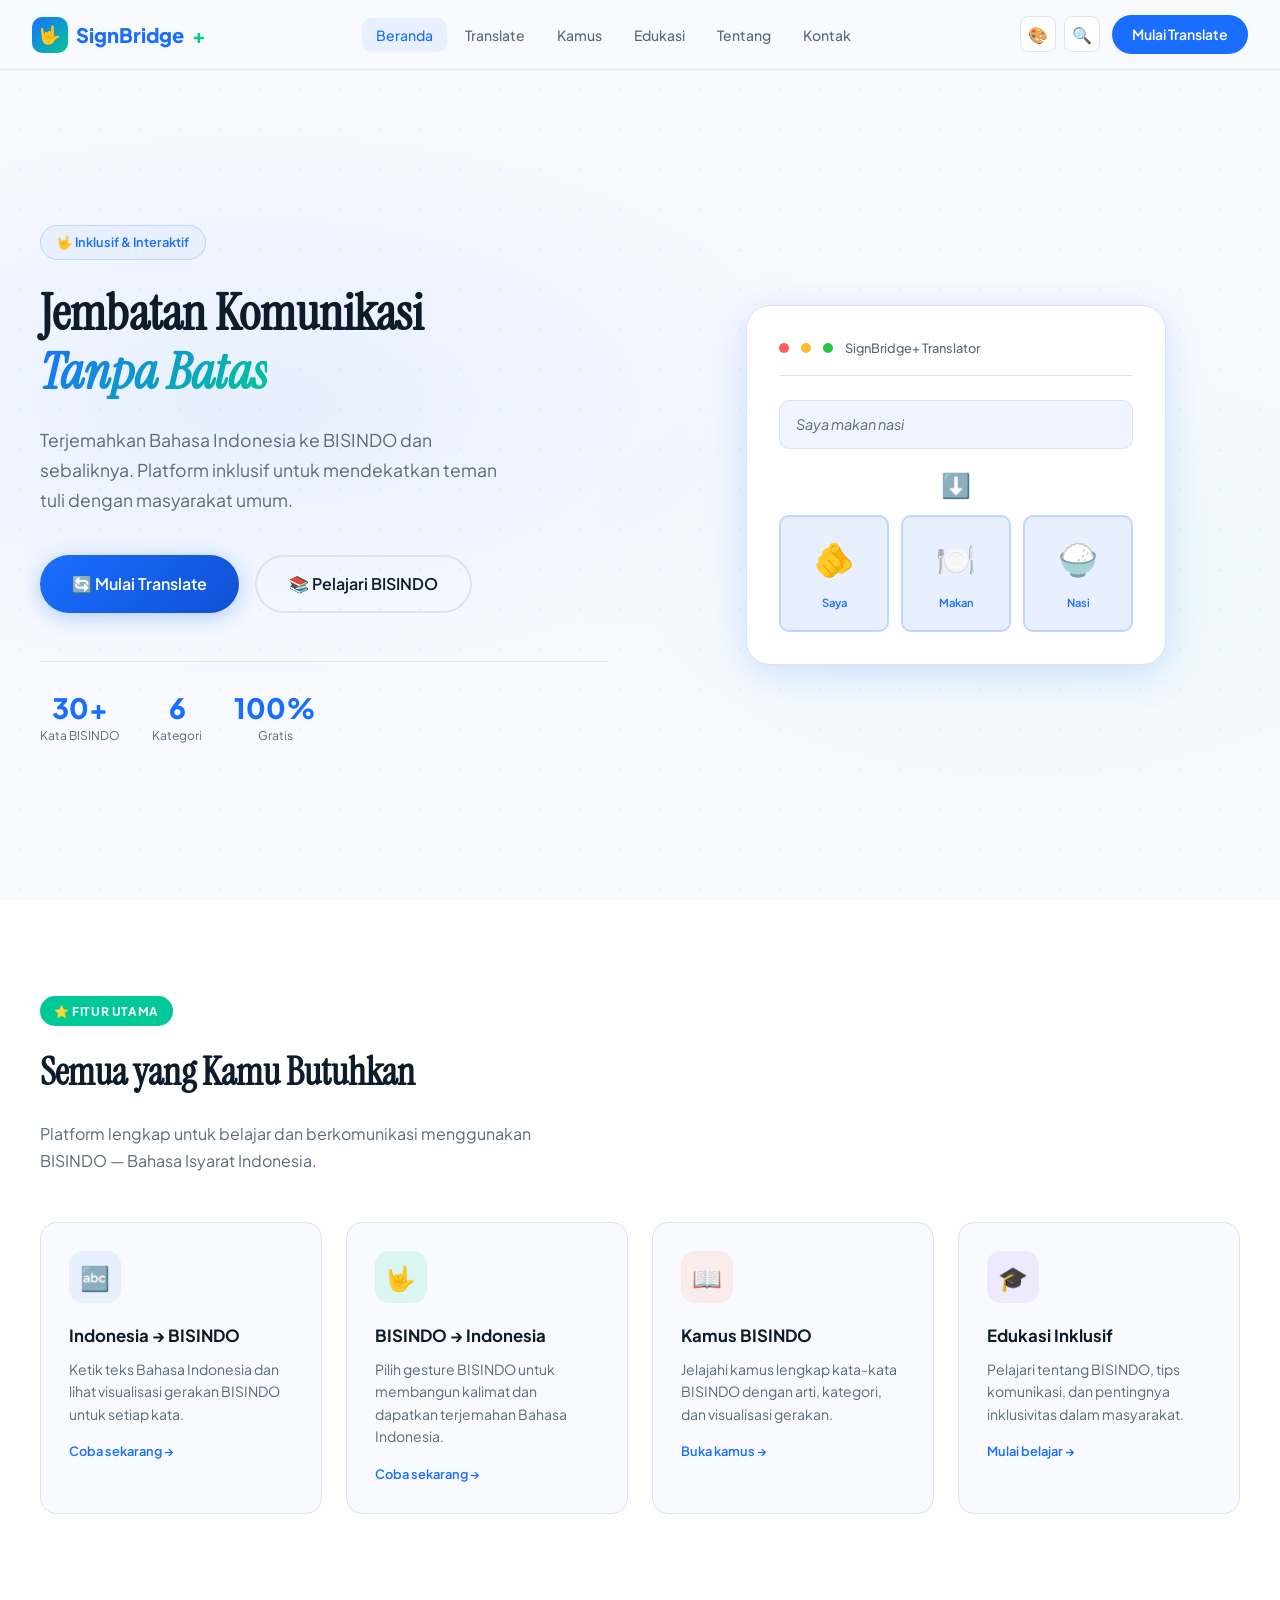
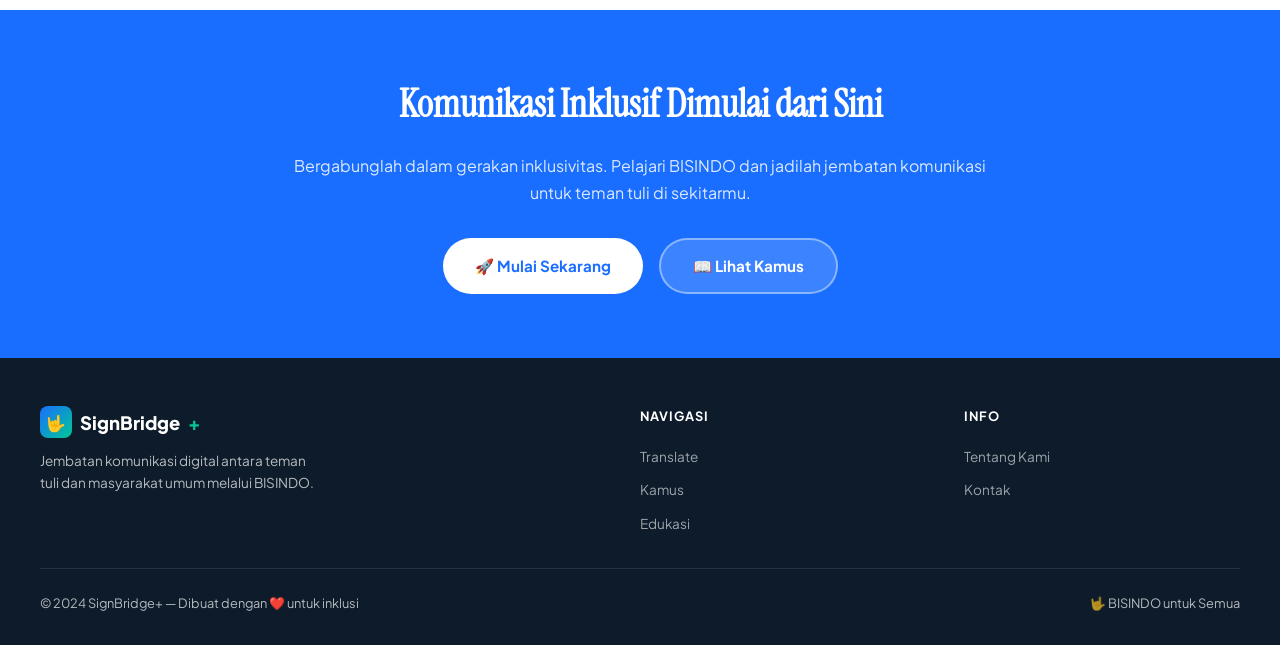
==== index.html @ 35025cb6 "Initial commit" ====
<!DOCTYPE html>
<html lang="id">
<head>
  <meta charset="UTF-8">
  <meta name="viewport" content="width=device-width, initial-scale=1.0">
  <title>SignBridge+ — Jembatan Komunikasi BISINDO</title>
  <meta name="description" content="Platform penerjemah BISINDO ↔ Bahasa Indonesia. Jembatan komunikasi inklusif untuk teman tuli dan masyarakat umum.">
  <link rel="stylesheet" href="css/style.css">
  <link rel="icon" href="data:image/svg+xml,<svg xmlns='http://www.w3.org/2000/svg' viewBox='0 0 100 100'><text y='.9em' font-size='90'>🤟</text></svg>">
</head>
<body data-page="home">

  <!-- Navbar -->
  <nav class="navbar" role="navigation" aria-label="Menu utama">
    <a href="index.html" class="nav-brand">
      <div class="brand-icon" aria-hidden="true">🤟</div>
      SignBridge<span class="brand-plus">+</span>
    </a>

    <ul class="nav-menu" role="list">
      <li><a href="index.html" class="nav-link active" aria-current="page">Beranda</a></li>
      <li><a href="translate.html" class="nav-link">Translate</a></li>
      <li><a href="kamus.html" class="nav-link">Kamus</a></li>
      <li><a href="edukasi.html" class="nav-link">Edukasi</a></li>
      <li><a href="about.html" class="nav-link">Tentang</a></li>
      <li><a href="contact.html" class="nav-link">Kontak</a></li>
    </ul>

    <div class="nav-actions">
      <div class="accessibility-bar" role="group" aria-label="Aksesibilitas">
        <button class="acc-btn" id="btn-contrast" title="Aktifkan Kontras Tinggi" aria-label="Toggle kontras tinggi">🎨</button>
        <button class="acc-btn" id="btn-large-text" title="Perbesar Teks" aria-label="Toggle ukuran teks">🔍</button>
      </div>
      <a href="translate.html" class="btn-nav-cta">Mulai Translate</a>
    </div>

    <button class="hamburger" aria-label="Buka menu" aria-expanded="false">
      <span></span><span></span><span></span>
    </button>
  </nav>

  <!-- Mobile Menu -->
  <div class="mobile-nav-overlay" aria-hidden="true"></div>
  <div class="mobile-menu" role="navigation" aria-label="Menu mobile">
    <a href="index.html" class="nav-link active">🏠 Beranda</a>
    <a href="translate.html" class="nav-link">🔄 Translate</a>
    <a href="kamus.html" class="nav-link">📚 Kamus</a>
    <a href="edukasi.html" class="nav-link">🎓 Edukasi</a>
    <a href="about.html" class="nav-link">ℹ️ Tentang</a>
    <a href="contact.html" class="nav-link">📞 Kontak</a>
  </div>

  <main>
    <!-- Hero Section -->
    <section class="hero" aria-labelledby="hero-title">
      <div class="hero-bg" aria-hidden="true"></div>
      <div class="hero-dots" aria-hidden="true"></div>

      <div class="hero-container">
        <div class="hero-content">
          <div class="hero-badge" aria-label="Tag inklusi">
            🤟 Inklusif &amp; Interaktif
          </div>

          <h1 class="hero-title" id="hero-title">
            Jembatan Komunikasi<br>
            <em class="highlight">Tanpa Batas</em>
          </h1>

          <p class="hero-subtitle">
            Terjemahkan Bahasa Indonesia ke BISINDO dan sebaliknya.
            Platform inklusif untuk mendekatkan teman tuli dengan masyarakat umum.
          </p>

          <div class="hero-actions">
            <a href="translate.html" class="btn-primary" aria-label="Mulai menggunakan fitur translate">
              🔄 Mulai Translate
            </a>
            <a href="edukasi.html" class="btn-secondary" aria-label="Pelajari BISINDO">
              📚 Pelajari BISINDO
            </a>
          </div>

          <div class="hero-stats" role="group" aria-label="Statistik platform">
            <div class="stat-item">
              <div class="stat-num" data-target="30" data-suffix="+">0+</div>
              <div class="stat-label">Kata BISINDO</div>
            </div>
            <div class="stat-item">
              <div class="stat-num" data-target="6" data-suffix="">0</div>
              <div class="stat-label">Kategori</div>
            </div>
            <div class="stat-item">
              <div class="stat-num" data-target="100" data-suffix="%">0%</div>
              <div class="stat-label">Gratis</div>
            </div>
          </div>
        </div>

        <!-- Hero Demo Card -->
        <div class="hero-visual" aria-hidden="true">
          <div class="hero-card-demo" role="presentation">
            <div class="demo-header">
              <div class="demo-dot"></div>
              <div class="demo-dot"></div>
              <div class="demo-dot"></div>
              <span class="demo-title-bar">SignBridge+ Translator</span>
            </div>
            <div class="demo-input-row">
              <em style="color: var(--text-muted);">Saya makan nasi</em>
            </div>
            <div class="demo-arrow" aria-hidden="true">⬇️</div>
            <div class="demo-gesture-row">
              <div class="demo-gesture-card">
                <span class="demo-gesture-emoji">🫵</span>
                <span class="demo-gesture-label">Saya</span>
              </div>
              <div class="demo-gesture-card">
                <span class="demo-gesture-emoji">🍽️</span>
                <span class="demo-gesture-label">Makan</span>
              </div>
              <div class="demo-gesture-card">
                <span class="demo-gesture-emoji">🍚</span>
                <span class="demo-gesture-label">Nasi</span>
              </div>
            </div>
          </div>
        </div>
      </div>
    </section>

    <!-- Features Section -->
    <section class="features-section" aria-labelledby="features-title">
      <div class="section-container">
        <div class="section-badge" aria-label="Label fitur">⭐ Fitur Utama</div>
        <h2 class="section-title" id="features-title">Semua yang Kamu Butuhkan</h2>
        <p class="section-subtitle">
          Platform lengkap untuk belajar dan berkomunikasi menggunakan BISINDO — Bahasa Isyarat Indonesia.
        </p>

        <div class="features-grid" role="list">
          <article class="feature-card" role="listitem" onclick="location.href='translate.html'">
            <div class="feature-icon blue" aria-hidden="true">🔤</div>
            <h3>Indonesia → BISINDO</h3>
            <p>Ketik teks Bahasa Indonesia dan lihat visualisasi gerakan BISINDO untuk setiap kata.</p>
            <span class="feature-link" aria-hidden="true">Coba sekarang →</span>
          </article>

          <article class="feature-card" role="listitem" onclick="location.href='translate.html#bisindo'">
            <div class="feature-icon green" aria-hidden="true">🤟</div>
            <h3>BISINDO → Indonesia</h3>
            <p>Pilih gesture BISINDO untuk membangun kalimat dan dapatkan terjemahan Bahasa Indonesia.</p>
            <span class="feature-link" aria-hidden="true">Coba sekarang →</span>
          </article>

          <article class="feature-card" role="listitem" onclick="location.href='kamus.html'">
            <div class="feature-icon orange" aria-hidden="true">📖</div>
            <h3>Kamus BISINDO</h3>
            <p>Jelajahi kamus lengkap kata-kata BISINDO dengan arti, kategori, dan visualisasi gerakan.</p>
            <span class="feature-link" aria-hidden="true">Buka kamus →</span>
          </article>

          <article class="feature-card" role="listitem" onclick="location.href='edukasi.html'">
            <div class="feature-icon purple" aria-hidden="true">🎓</div>
            <h3>Edukasi Inklusif</h3>
            <p>Pelajari tentang BISINDO, tips komunikasi, dan pentingnya inklusivitas dalam masyarakat.</p>
            <span class="feature-link" aria-hidden="true">Mulai belajar →</span>
          </article>
        </div>
      </div>
    </section>

    <!-- CTA Banner -->
    <section style="padding: 4rem 2rem; background: var(--primary);">
      <div style="max-width: 700px; margin: 0 auto; text-align: center; color: white;">
        <h2 style="font-family: var(--font-display); font-size: clamp(1.5rem, 3vw, 2.5rem); margin-bottom: 1rem;">
          Komunikasi Inklusif Dimulai dari Sini
        </h2>
        <p style="opacity: 0.85; margin-bottom: 2rem; font-size: 1rem; line-height: 1.7;">
          Bergabunglah dalam gerakan inklusivitas. Pelajari BISINDO dan jadilah jembatan komunikasi untuk teman tuli di sekitarmu.
        </p>
        <div style="display: flex; gap: 1rem; justify-content: center; flex-wrap: wrap;">
          <a href="translate.html" style="background: white; color: var(--primary); padding: 0.875rem 2rem; border-radius: 50px; font-weight: 700; font-size: 0.95rem; display: inline-flex; align-items: center; gap: 0.5rem; transition: var(--transition);">
            🚀 Mulai Sekarang
          </a>
          <a href="kamus.html" style="background: rgba(255,255,255,0.15); color: white; border: 2px solid rgba(255,255,255,0.4); padding: 0.875rem 2rem; border-radius: 50px; font-weight: 700; font-size: 0.95rem; display: inline-flex; align-items: center; gap: 0.5rem;">
            📖 Lihat Kamus
          </a>
        </div>
      </div>
    </section>
  </main>

  <!-- Footer -->
  <footer role="contentinfo">
    <div class="footer-container">
      <div class="footer-top">
        <div>
          <div class="footer-brand">
            <div class="brand-icon" aria-hidden="true">🤟</div>
            SignBridge<span style="color: var(--accent);">+</span>
          </div>
          <p class="footer-desc">
            Jembatan komunikasi digital antara teman tuli dan masyarakat umum melalui BISINDO.
          </p>
        </div>
        <div class="footer-col">
          <h4>Navigasi</h4>
          <ul>
            <li><a href="translate.html">Translate</a></li>
            <li><a href="kamus.html">Kamus</a></li>
            <li><a href="edukasi.html">Edukasi</a></li>
          </ul>
        </div>
        <div class="footer-col">
          <h4>Info</h4>
          <ul>
            <li><a href="about.html">Tentang Kami</a></li>
            <li><a href="contact.html">Kontak</a></li>
          </ul>
        </div>
      </div>
      <div class="footer-bottom">
        <span>© 2024 SignBridge+ — Dibuat dengan <span class="footer-heart">❤️</span> untuk inklusi</span>
        <span>🤟 BISINDO untuk Semua</span>
      </div>
    </div>
  </footer>

  <script src="js/script.js"></script>
</body>
</html>
---- css/style.css ----
/* ============================================
   SignBridge+ — BISINDO ↔ Bahasa Indonesia
   CSS Stylesheet
   ============================================ */

@import url('https://fonts.googleapis.com/css2?family=Plus+Jakarta+Sans:wght@300;400;500;600;700;800&family=Instrument+Serif:ital@0;1&display=swap');

:root {
  --primary: #1A6EFF;
  --primary-dark: #0F50D4;
  --primary-light: #E8F0FF;
  --accent: #00C896;
  --accent-dark: #00A07A;
  --warning: #FF6B35;
  --bg: #F8FAFF;
  --surface: #FFFFFF;
  --surface2: #F0F4FF;
  --text: #0D1B2A;
  --text-muted: #5A6A7A;
  --text-light: #8A9BAA;
  --border: #DCE4F0;
  --shadow: 0 4px 24px rgba(26, 110, 255, 0.08);
  --shadow-hover: 0 8px 40px rgba(26, 110, 255, 0.18);
  --radius: 16px;
  --radius-sm: 10px;
  --radius-lg: 24px;
  --font-main: 'Plus Jakarta Sans', sans-serif;
  --font-display: 'Instrument Serif', serif;
  --transition: all 0.3s cubic-bezier(0.4, 0, 0.2, 1);
}

/* ===== HIGH CONTRAST MODE ===== */
body.high-contrast {
  --primary: #0040FF;
  --accent: #00AA00;
  --bg: #000000;
  --surface: #111111;
  --surface2: #222222;
  --text: #FFFFFF;
  --text-muted: #CCCCCC;
  --border: #555555;
}

/* ===== LARGE TEXT MODE ===== */
body.large-text {
  font-size: 120%;
}
body.large-text .nav-link { font-size: 1rem; }
body.large-text h1 { font-size: 3.5rem; }
body.large-text h2 { font-size: 2.2rem; }

/* ===== BASE ===== */
*, *::before, *::after { box-sizing: border-box; margin: 0; padding: 0; }

html { scroll-behavior: smooth; }

body {
  font-family: var(--font-main);
  background: var(--bg);
  color: var(--text);
  line-height: 1.6;
  font-size: 16px;
  transition: background 0.3s, color 0.3s;
}

a { text-decoration: none; color: inherit; }
img { max-width: 100%; display: block; }
button { cursor: pointer; font-family: var(--font-main); }

/* ===== SCROLLBAR ===== */
::-webkit-scrollbar { width: 8px; }
::-webkit-scrollbar-track { background: var(--surface2); }
::-webkit-scrollbar-thumb { background: var(--primary); border-radius: 4px; }

/* ===== NAVBAR ===== */
.navbar {
  position: fixed;
  top: 0;
  left: 0;
  right: 0;
  z-index: 1000;
  background: rgba(248, 250, 255, 0.9);
  backdrop-filter: blur(20px);
  -webkit-backdrop-filter: blur(20px);
  border-bottom: 1px solid var(--border);
  padding: 0 2rem;
  height: 70px;
  display: flex;
  align-items: center;
  justify-content: space-between;
  transition: var(--transition);
}

.nav-brand {
  display: flex;
  align-items: center;
  gap: 0.5rem;
  font-weight: 800;
  font-size: 1.25rem;
  color: var(--primary);
}

.nav-brand .brand-icon {
  width: 36px;
  height: 36px;
  background: linear-gradient(135deg, var(--primary), var(--accent));
  border-radius: 10px;
  display: flex;
  align-items: center;
  justify-content: center;
  color: white;
  font-size: 1.1rem;
}

.nav-brand span.brand-plus {
  color: var(--accent);
}

.nav-menu {
  display: flex;
  align-items: center;
  gap: 0.25rem;
  list-style: none;
}

.nav-link {
  padding: 0.5rem 0.875rem;
  border-radius: var(--radius-sm);
  font-size: 0.875rem;
  font-weight: 500;
  color: var(--text-muted);
  transition: var(--transition);
  white-space: nowrap;
}

.nav-link:hover, .nav-link.active {
  background: var(--primary-light);
  color: var(--primary);
}

.nav-actions {
  display: flex;
  align-items: center;
  gap: 0.75rem;
}

.btn-nav-cta {
  background: var(--primary);
  color: white;
  border: none;
  padding: 0.5rem 1.25rem;
  border-radius: 50px;
  font-size: 0.875rem;
  font-weight: 600;
  transition: var(--transition);
}

.btn-nav-cta:hover {
  background: var(--primary-dark);
  transform: translateY(-1px);
  box-shadow: 0 4px 16px rgba(26, 110, 255, 0.3);
}

/* Accessibility toggle */
.accessibility-bar {
  display: flex;
  align-items: center;
  gap: 0.5rem;
}

.acc-btn {
  width: 36px;
  height: 36px;
  border: 1px solid var(--border);
  background: var(--surface);
  border-radius: 8px;
  display: flex;
  align-items: center;
  justify-content: center;
  font-size: 1rem;
  transition: var(--transition);
  color: var(--text-muted);
}

.acc-btn:hover, .acc-btn.active {
  background: var(--primary-light);
  border-color: var(--primary);
  color: var(--primary);
}

/* Hamburger */
.hamburger {
  display: none;
  flex-direction: column;
  gap: 5px;
  background: none;
  border: none;
  padding: 4px;
}
.hamburger span {
  display: block;
  width: 24px;
  height: 2px;
  background: var(--text);
  border-radius: 2px;
  transition: var(--transition);
}

/* ===== MAIN CONTENT ===== */
main { padding-top: 70px; }

/* ===== HERO SECTION ===== */
.hero {
  min-height: calc(100vh - 70px);
  display: flex;
  align-items: center;
  padding: 4rem 2rem;
  position: relative;
  overflow: hidden;
}

.hero-bg {
  position: absolute;
  inset: 0;
  background: 
    radial-gradient(ellipse 80% 60% at 20% 40%, rgba(26, 110, 255, 0.08) 0%, transparent 60%),
    radial-gradient(ellipse 60% 50% at 80% 60%, rgba(0, 200, 150, 0.06) 0%, transparent 60%);
  pointer-events: none;
}

.hero-dots {
  position: absolute;
  inset: 0;
  background-image: radial-gradient(circle, rgba(26,110,255,0.08) 1px, transparent 1px);
  background-size: 40px 40px;
  pointer-events: none;
}

.hero-container {
  max-width: 1200px;
  margin: 0 auto;
  display: grid;
  grid-template-columns: 1fr 1fr;
  gap: 4rem;
  align-items: center;
  position: relative;
  z-index: 1;
  width: 100%;
}

.hero-badge {
  display: inline-flex;
  align-items: center;
  gap: 0.5rem;
  background: var(--primary-light);
  color: var(--primary);
  padding: 0.4rem 1rem;
  border-radius: 50px;
  font-size: 0.8rem;
  font-weight: 600;
  margin-bottom: 1.5rem;
  border: 1px solid rgba(26, 110, 255, 0.2);
}

.hero-title {
  font-family: var(--font-display);
  font-size: clamp(2.2rem, 4vw, 3.5rem);
  line-height: 1.15;
  color: var(--text);
  margin-bottom: 1.5rem;
}

.hero-title .highlight {
  background: linear-gradient(135deg, var(--primary), var(--accent));
  -webkit-background-clip: text;
  -webkit-text-fill-color: transparent;
  background-clip: text;
}

.hero-subtitle {
  font-size: 1.1rem;
  color: var(--text-muted);
  margin-bottom: 2.5rem;
  max-width: 480px;
  line-height: 1.7;
}

.hero-actions {
  display: flex;
  gap: 1rem;
  flex-wrap: wrap;
}

.btn-primary {
  background: linear-gradient(135deg, var(--primary), var(--primary-dark));
  color: white;
  border: none;
  padding: 0.875rem 2rem;
  border-radius: 50px;
  font-size: 1rem;
  font-weight: 600;
  display: inline-flex;
  align-items: center;
  gap: 0.5rem;
  transition: var(--transition);
  box-shadow: 0 4px 20px rgba(26, 110, 255, 0.3);
}

.btn-primary:hover {
  transform: translateY(-2px);
  box-shadow: 0 8px 30px rgba(26, 110, 255, 0.4);
}

.btn-secondary {
  background: transparent;
  color: var(--text);
  border: 2px solid var(--border);
  padding: 0.875rem 2rem;
  border-radius: 50px;
  font-size: 1rem;
  font-weight: 600;
  display: inline-flex;
  align-items: center;
  gap: 0.5rem;
  transition: var(--transition);
}

.btn-secondary:hover {
  border-color: var(--primary);
  color: var(--primary);
  background: var(--primary-light);
}

.hero-stats {
  display: flex;
  gap: 2rem;
  margin-top: 3rem;
  padding-top: 2rem;
  border-top: 1px solid var(--border);
}

.stat-item {
  text-align: center;
}

.stat-num {
  font-size: 1.75rem;
  font-weight: 800;
  color: var(--primary);
  line-height: 1;
}

.stat-label {
  font-size: 0.75rem;
  color: var(--text-muted);
  margin-top: 0.25rem;
}

/* Hero Visual */
.hero-visual {
  display: flex;
  justify-content: center;
  align-items: center;
}

.hero-card-demo {
  background: var(--surface);
  border-radius: var(--radius-lg);
  padding: 2rem;
  box-shadow: var(--shadow-hover);
  border: 1px solid var(--border);
  width: 100%;
  max-width: 420px;
  animation: float 3s ease-in-out infinite;
}

@keyframes float {
  0%, 100% { transform: translateY(0); }
  50% { transform: translateY(-12px); }
}

.demo-header {
  display: flex;
  align-items: center;
  gap: 0.75rem;
  margin-bottom: 1.5rem;
  padding-bottom: 1rem;
  border-bottom: 1px solid var(--border);
}

.demo-dot {
  width: 10px;
  height: 10px;
  border-radius: 50%;
}

.demo-dot:nth-child(1) { background: #FF5F57; }
.demo-dot:nth-child(2) { background: #FEBC2E; }
.demo-dot:nth-child(3) { background: #28C840; }

.demo-title-bar {
  font-size: 0.8rem;
  color: var(--text-muted);
  font-weight: 500;
}

.demo-input-row {
  background: var(--surface2);
  border-radius: var(--radius-sm);
  padding: 0.75rem 1rem;
  margin-bottom: 1rem;
  font-size: 0.9rem;
  color: var(--text);
  border: 1px solid var(--border);
}

.demo-arrow {
  text-align: center;
  color: var(--primary);
  font-size: 1.5rem;
  margin: 0.75rem 0;
}

.demo-gesture-row {
  display: flex;
  gap: 0.75rem;
  justify-content: center;
}

.demo-gesture-card {
  background: var(--primary-light);
  border: 2px solid rgba(26, 110, 255, 0.2);
  border-radius: var(--radius-sm);
  padding: 1rem;
  text-align: center;
  flex: 1;
  animation: pulse-card 2s ease-in-out infinite;
}

.demo-gesture-card:nth-child(2) {
  animation-delay: 0.3s;
}

.demo-gesture-card:nth-child(3) {
  animation-delay: 0.6s;
}

@keyframes pulse-card {
  0%, 100% { transform: scale(1); }
  50% { transform: scale(1.04); }
}

.demo-gesture-emoji {
  font-size: 2rem;
  display: block;
  margin-bottom: 0.25rem;
}

.demo-gesture-label {
  font-size: 0.7rem;
  font-weight: 600;
  color: var(--primary);
}

/* ===== FEATURES SECTION ===== */
.features-section {
  padding: 6rem 2rem;
  background: var(--surface);
}

.section-container {
  max-width: 1200px;
  margin: 0 auto;
}

.section-badge {
  display: inline-flex;
  align-items: center;
  gap: 0.5rem;
  background: var(--accent);
  color: white;
  padding: 0.35rem 0.875rem;
  border-radius: 50px;
  font-size: 0.75rem;
  font-weight: 700;
  text-transform: uppercase;
  letter-spacing: 0.05em;
  margin-bottom: 1rem;
}

.section-title {
  font-family: var(--font-display);
  font-size: clamp(1.75rem, 3vw, 2.75rem);
  color: var(--text);
  margin-bottom: 1rem;
}

.section-subtitle {
  font-size: 1rem;
  color: var(--text-muted);
  max-width: 560px;
  line-height: 1.7;
  margin-bottom: 3rem;
}

.features-grid {
  display: grid;
  grid-template-columns: repeat(auto-fit, minmax(280px, 1fr));
  gap: 1.5rem;
}

.feature-card {
  background: var(--bg);
  border-radius: var(--radius);
  padding: 1.75rem;
  border: 1px solid var(--border);
  transition: var(--transition);
  cursor: pointer;
}

.feature-card:hover {
  box-shadow: var(--shadow-hover);
  border-color: var(--primary);
  transform: translateY(-4px);
}

.feature-icon {
  width: 52px;
  height: 52px;
  border-radius: 14px;
  display: flex;
  align-items: center;
  justify-content: center;
  font-size: 1.5rem;
  margin-bottom: 1.25rem;
}

.feature-icon.blue { background: var(--primary-light); }
.feature-icon.green { background: rgba(0, 200, 150, 0.12); }
.feature-icon.orange { background: rgba(255, 107, 53, 0.1); }
.feature-icon.purple { background: rgba(139, 92, 246, 0.1); }

.feature-card h3 {
  font-size: 1.05rem;
  font-weight: 700;
  margin-bottom: 0.5rem;
}

.feature-card p {
  font-size: 0.875rem;
  color: var(--text-muted);
  line-height: 1.6;
}

.feature-link {
  display: inline-flex;
  align-items: center;
  gap: 0.25rem;
  color: var(--primary);
  font-size: 0.8rem;
  font-weight: 600;
  margin-top: 1rem;
  transition: var(--transition);
}

.feature-link:hover { gap: 0.5rem; }

/* ===== PAGE HEADER ===== */
.page-header {
  background: linear-gradient(135deg, var(--primary) 0%, var(--primary-dark) 100%);
  padding: 4rem 2rem 3rem;
  text-align: center;
  position: relative;
  overflow: hidden;
}

.page-header::before {
  content: '';
  position: absolute;
  inset: 0;
  background-image: radial-gradient(circle, rgba(255,255,255,0.05) 1px, transparent 1px);
  background-size: 30px 30px;
}

.page-header h1 {
  font-family: var(--font-display);
  font-size: clamp(1.75rem, 3.5vw, 3rem);
  color: white;
  margin-bottom: 0.75rem;
  position: relative;
}

.page-header p {
  color: rgba(255,255,255,0.8);
  font-size: 1rem;
  max-width: 560px;
  margin: 0 auto;
  position: relative;
}

/* ===== TRANSLATE PAGE ===== */
.translate-section {
  padding: 3rem 2rem;
}

.translate-container {
  max-width: 900px;
  margin: 0 auto;
}

.tab-bar {
  display: flex;
  background: var(--surface2);
  border-radius: 50px;
  padding: 0.25rem;
  margin-bottom: 2.5rem;
  width: fit-content;
  border: 1px solid var(--border);
}

.tab-btn {
  padding: 0.625rem 1.5rem;
  border-radius: 50px;
  border: none;
  background: transparent;
  font-size: 0.9rem;
  font-weight: 600;
  color: var(--text-muted);
  transition: var(--transition);
  white-space: nowrap;
}

.tab-btn.active {
  background: var(--primary);
  color: white;
  box-shadow: 0 2px 12px rgba(26, 110, 255, 0.3);
}

.tab-content { display: none; }
.tab-content.active { display: block; }

/* Text to BISINDO */
.translate-card {
  background: var(--surface);
  border-radius: var(--radius-lg);
  padding: 2rem;
  border: 1px solid var(--border);
  box-shadow: var(--shadow);
}

.translate-label {
  font-size: 0.8rem;
  font-weight: 700;
  text-transform: uppercase;
  letter-spacing: 0.08em;
  color: var(--text-muted);
  margin-bottom: 0.75rem;
}

.translate-textarea {
  width: 100%;
  min-height: 120px;
  padding: 1rem;
  border: 1px solid var(--border);
  border-radius: var(--radius-sm);
  font-family: var(--font-main);
  font-size: 1rem;
  color: var(--text);
  background: var(--bg);
  resize: vertical;
  transition: var(--transition);
  outline: none;
  line-height: 1.6;
}

.translate-textarea:focus {
  border-color: var(--primary);
  box-shadow: 0 0 0 3px rgba(26, 110, 255, 0.1);
}

.translate-actions {
  display: flex;
  align-items: center;
  gap: 1rem;
  margin-top: 1rem;
  flex-wrap: wrap;
}

.btn-translate {
  background: linear-gradient(135deg, var(--primary), var(--primary-dark));
  color: white;
  border: none;
  padding: 0.75rem 1.75rem;
  border-radius: 50px;
  font-size: 0.9rem;
  font-weight: 600;
  display: inline-flex;
  align-items: center;
  gap: 0.5rem;
  transition: var(--transition);
  box-shadow: 0 4px 16px rgba(26, 110, 255, 0.25);
}

.btn-translate:hover {
  transform: translateY(-1px);
  box-shadow: 0 6px 24px rgba(26, 110, 255, 0.35);
}

.btn-clear {
  background: transparent;
  border: 1px solid var(--border);
  color: var(--text-muted);
  padding: 0.75rem 1.25rem;
  border-radius: 50px;
  font-size: 0.9rem;
  font-weight: 500;
  transition: var(--transition);
}

.btn-clear:hover {
  border-color: var(--warning);
  color: var(--warning);
  background: rgba(255, 107, 53, 0.05);
}

.char-count {
  margin-left: auto;
  font-size: 0.8rem;
  color: var(--text-light);
}

/* Result Section */
.result-section {
  margin-top: 2rem;
}

.result-divider {
  display: flex;
  align-items: center;
  gap: 1rem;
  margin: 2rem 0;
  color: var(--text-muted);
  font-size: 0.8rem;
  font-weight: 600;
  text-transform: uppercase;
  letter-spacing: 0.08em;
}

.result-divider::before, .result-divider::after {
  content: '';
  flex: 1;
  height: 1px;
  background: var(--border);
}

.gesture-result-grid {
  display: flex;
  flex-wrap: wrap;
  gap: 1rem;
  min-height: 140px;
}

.gesture-card {
  background: var(--surface);
  border: 2px solid var(--border);
  border-radius: var(--radius);
  padding: 1.25rem 1rem;
  text-align: center;
  min-width: 110px;
  transition: var(--transition);
  animation: slideIn 0.4s ease both;
}

@keyframes slideIn {
  from { opacity: 0; transform: translateY(16px) scale(0.95); }
  to { opacity: 1; transform: translateY(0) scale(1); }
}

.gesture-card:hover {
  border-color: var(--primary);
  box-shadow: 0 4px 20px rgba(26, 110, 255, 0.12);
  transform: translateY(-2px);
}

.gesture-emoji {
  font-size: 2.5rem;
  display: block;
  margin-bottom: 0.5rem;
  line-height: 1;
}

.gesture-word {
  font-size: 0.8rem;
  font-weight: 700;
  color: var(--text);
  display: block;
  margin-bottom: 0.25rem;
}

.gesture-num {
  display: inline-flex;
  align-items: center;
  justify-content: center;
  width: 20px;
  height: 20px;
  background: var(--primary-light);
  color: var(--primary);
  border-radius: 50%;
  font-size: 0.65rem;
  font-weight: 700;
}

.result-empty {
  color: var(--text-light);
  font-size: 0.9rem;
  display: flex;
  align-items: center;
  gap: 0.5rem;
  padding: 2rem 0;
}

.not-found-badge {
  display: inline-block;
  background: rgba(255, 107, 53, 0.1);
  color: var(--warning);
  padding: 0.2rem 0.6rem;
  border-radius: 50px;
  font-size: 0.7rem;
  font-weight: 600;
  margin-top: 0.25rem;
}

/* BISINDO to Indonesian */
.gesture-picker {
  margin-bottom: 2rem;
}

.gesture-picker-title {
  font-size: 0.85rem;
  font-weight: 600;
  color: var(--text-muted);
  margin-bottom: 1rem;
  display: flex;
  align-items: center;
  gap: 0.5rem;
}

.gesture-buttons-grid {
  display: grid;
  grid-template-columns: repeat(auto-fill, minmax(120px, 1fr));
  gap: 0.875rem;
}

.gesture-btn {
  background: var(--surface);
  border: 2px solid var(--border);
  border-radius: var(--radius);
  padding: 1rem;
  text-align: center;
  font-family: var(--font-main);
  transition: var(--transition);
  cursor: pointer;
}

.gesture-btn:hover {
  border-color: var(--primary);
  background: var(--primary-light);
  transform: translateY(-2px);
  box-shadow: 0 4px 16px rgba(26, 110, 255, 0.12);
}

.gesture-btn.selected {
  border-color: var(--accent);
  background: rgba(0, 200, 150, 0.08);
}

.gesture-btn-emoji {
  font-size: 2rem;
  display: block;
  margin-bottom: 0.4rem;
  line-height: 1;
}

.gesture-btn-label {
  font-size: 0.75rem;
  font-weight: 600;
  color: var(--text);
}

.gesture-btn-id {
  font-size: 0.65rem;
  color: var(--text-muted);
  margin-top: 0.15rem;
}

.sentence-builder {
  background: var(--surface2);
  border-radius: var(--radius-sm);
  padding: 1rem 1.25rem;
  min-height: 60px;
  display: flex;
  align-items: center;
  gap: 0.5rem;
  flex-wrap: wrap;
  margin-bottom: 1rem;
  border: 1px solid var(--border);
}

.sentence-word {
  background: var(--primary);
  color: white;
  padding: 0.25rem 0.75rem;
  border-radius: 50px;
  font-size: 0.85rem;
  font-weight: 600;
  display: flex;
  align-items: center;
  gap: 0.4rem;
  animation: popIn 0.2s ease both;
}

@keyframes popIn {
  from { opacity: 0; transform: scale(0.7); }
  to { opacity: 1; transform: scale(1); }
}

.sentence-word .remove-word {
  cursor: pointer;
  opacity: 0.7;
  font-size: 0.7rem;
  transition: opacity 0.2s;
}

.sentence-word .remove-word:hover { opacity: 1; }

.sentence-placeholder {
  color: var(--text-light);
  font-size: 0.875rem;
}

.translation-output {
  background: linear-gradient(135deg, var(--primary) 0%, var(--primary-dark) 100%);
  color: white;
  border-radius: var(--radius);
  padding: 1.5rem;
  margin-top: 1rem;
}

.translation-output .output-label {
  font-size: 0.75rem;
  opacity: 0.75;
  font-weight: 600;
  text-transform: uppercase;
  letter-spacing: 0.08em;
  margin-bottom: 0.5rem;
}

.translation-output .output-text {
  font-family: var(--font-display);
  font-size: 1.5rem;
  font-weight: 400;
}

/* ===== KAMUS PAGE ===== */
.kamus-section {
  padding: 3rem 2rem;
}

.kamus-container {
  max-width: 1100px;
  margin: 0 auto;
}

.search-bar-wrapper {
  position: relative;
  max-width: 560px;
  margin-bottom: 2.5rem;
}

.search-icon {
  position: absolute;
  left: 1.125rem;
  top: 50%;
  transform: translateY(-50%);
  color: var(--text-muted);
  font-size: 1.1rem;
  pointer-events: none;
}

.search-input {
  width: 100%;
  padding: 0.875rem 1rem 0.875rem 3rem;
  border: 2px solid var(--border);
  border-radius: 50px;
  font-family: var(--font-main);
  font-size: 0.95rem;
  background: var(--surface);
  color: var(--text);
  outline: none;
  transition: var(--transition);
}

.search-input:focus {
  border-color: var(--primary);
  box-shadow: 0 0 0 4px rgba(26, 110, 255, 0.08);
}

.kamus-filter-tabs {
  display: flex;
  gap: 0.5rem;
  flex-wrap: wrap;
  margin-bottom: 2rem;
}

.filter-tab {
  padding: 0.35rem 0.875rem;
  border-radius: 50px;
  border: 1px solid var(--border);
  background: var(--surface);
  font-size: 0.8rem;
  font-weight: 600;
  color: var(--text-muted);
  transition: var(--transition);
}

.filter-tab:hover, .filter-tab.active {
  background: var(--primary);
  color: white;
  border-color: var(--primary);
}

.kamus-grid {
  display: grid;
  grid-template-columns: repeat(auto-fill, minmax(220px, 1fr));
  gap: 1.25rem;
}

.kamus-card {
  background: var(--surface);
  border-radius: var(--radius);
  padding: 1.5rem;
  border: 1px solid var(--border);
  transition: var(--transition);
  cursor: pointer;
  position: relative;
  overflow: hidden;
}

.kamus-card::before {
  content: '';
  position: absolute;
  top: 0;
  left: 0;
  right: 0;
  height: 3px;
  background: linear-gradient(90deg, var(--primary), var(--accent));
  opacity: 0;
  transition: var(--transition);
}

.kamus-card:hover::before { opacity: 1; }

.kamus-card:hover {
  box-shadow: var(--shadow-hover);
  border-color: var(--primary);
  transform: translateY(-3px);
}

.kamus-emoji {
  font-size: 3rem;
  display: block;
  margin-bottom: 1rem;
  line-height: 1;
}

.kamus-word {
  font-size: 1.15rem;
  font-weight: 800;
  color: var(--text);
  margin-bottom: 0.35rem;
}

.kamus-category {
  display: inline-block;
  background: var(--primary-light);
  color: var(--primary);
  padding: 0.15rem 0.6rem;
  border-radius: 50px;
  font-size: 0.68rem;
  font-weight: 700;
  text-transform: uppercase;
  letter-spacing: 0.05em;
  margin-bottom: 0.5rem;
}

.kamus-arti {
  font-size: 0.825rem;
  color: var(--text-muted);
  line-height: 1.5;
}

.no-results {
  text-align: center;
  padding: 4rem 2rem;
  color: var(--text-muted);
}

.no-results .no-icon {
  font-size: 4rem;
  display: block;
  margin-bottom: 1rem;
}

/* Kamus Modal */
.modal-overlay {
  position: fixed;
  inset: 0;
  background: rgba(13, 27, 42, 0.6);
  backdrop-filter: blur(8px);
  z-index: 2000;
  display: flex;
  align-items: center;
  justify-content: center;
  padding: 1rem;
  opacity: 0;
  pointer-events: none;
  transition: opacity 0.3s;
}

.modal-overlay.active {
  opacity: 1;
  pointer-events: all;
}

.modal-box {
  background: var(--surface);
  border-radius: var(--radius-lg);
  padding: 2.5rem;
  max-width: 480px;
  width: 100%;
  box-shadow: 0 24px 80px rgba(13, 27, 42, 0.2);
  transform: scale(0.9) translateY(20px);
  transition: transform 0.3s cubic-bezier(0.4, 0, 0.2, 1);
}

.modal-overlay.active .modal-box {
  transform: scale(1) translateY(0);
}

.modal-header {
  display: flex;
  justify-content: space-between;
  align-items: flex-start;
  margin-bottom: 1.5rem;
}

.modal-close {
  background: var(--surface2);
  border: none;
  width: 32px;
  height: 32px;
  border-radius: 8px;
  font-size: 1.1rem;
  color: var(--text-muted);
  display: flex;
  align-items: center;
  justify-content: center;
  transition: var(--transition);
}

.modal-close:hover {
  background: var(--border);
  color: var(--text);
}

.modal-gesture {
  font-size: 5rem;
  text-align: center;
  margin-bottom: 1.5rem;
  display: block;
}

.modal-word {
  font-family: var(--font-display);
  font-size: 2rem;
  color: var(--text);
  margin-bottom: 0.5rem;
}

.modal-arti {
  color: var(--text-muted);
  line-height: 1.6;
  margin-bottom: 1.5rem;
}

.modal-meta {
  display: flex;
  gap: 0.75rem;
  flex-wrap: wrap;
}

.meta-badge {
  background: var(--surface2);
  border: 1px solid var(--border);
  padding: 0.3rem 0.75rem;
  border-radius: 50px;
  font-size: 0.75rem;
  font-weight: 600;
  color: var(--text-muted);
}

/* ===== EDUKASI PAGE ===== */
.edukasi-section {
  padding: 3rem 2rem;
}

.edukasi-container {
  max-width: 1100px;
  margin: 0 auto;
}

.edukasi-grid {
  display: grid;
  grid-template-columns: 1fr 1fr;
  gap: 2rem;
  margin-bottom: 3rem;
}

.edu-card {
  background: var(--surface);
  border-radius: var(--radius-lg);
  overflow: hidden;
  border: 1px solid var(--border);
  transition: var(--transition);
}

.edu-card:hover {
  box-shadow: var(--shadow-hover);
  transform: translateY(-3px);
}

.edu-card-banner {
  height: 140px;
  display: flex;
  align-items: center;
  justify-content: center;
  font-size: 4rem;
  position: relative;
}

.edu-card-banner.blue-banner {
  background: linear-gradient(135deg, #E8F0FF, #C5D5FF);
}

.edu-card-banner.green-banner {
  background: linear-gradient(135deg, #E0FBF4, #A8EFD8);
}

.edu-card-banner.orange-banner {
  background: linear-gradient(135deg, #FFF0E8, #FFD0B5);
}

.edu-card-banner.purple-banner {
  background: linear-gradient(135deg, #F3E8FF, #D8B5FF);
}

.edu-card-body {
  padding: 1.75rem;
}

.edu-tag {
  display: inline-block;
  background: var(--primary-light);
  color: var(--primary);
  padding: 0.2rem 0.625rem;
  border-radius: 50px;
  font-size: 0.68rem;
  font-weight: 700;
  text-transform: uppercase;
  letter-spacing: 0.05em;
  margin-bottom: 0.75rem;
}

.edu-card-body h3 {
  font-size: 1.1rem;
  font-weight: 700;
  margin-bottom: 0.625rem;
  line-height: 1.3;
}

.edu-card-body p {
  font-size: 0.875rem;
  color: var(--text-muted);
  line-height: 1.6;
}

/* Infographic Section */
.info-section {
  background: var(--primary);
  border-radius: var(--radius-lg);
  padding: 3rem;
  color: white;
  margin-top: 3rem;
}

.info-section h2 {
  font-family: var(--font-display);
  font-size: 2rem;
  margin-bottom: 0.5rem;
}

.info-section p {
  opacity: 0.85;
  margin-bottom: 2.5rem;
  max-width: 560px;
}

.info-grid {
  display: grid;
  grid-template-columns: repeat(auto-fit, minmax(200px, 1fr));
  gap: 1.5rem;
}

.info-item {
  background: rgba(255,255,255,0.1);
  border-radius: var(--radius);
  padding: 1.5rem;
  backdrop-filter: blur(10px);
  border: 1px solid rgba(255,255,255,0.15);
}

.info-icon {
  font-size: 2rem;
  margin-bottom: 0.75rem;
  display: block;
}

.info-item h4 {
  font-size: 0.95rem;
  font-weight: 700;
  margin-bottom: 0.375rem;
}

.info-item p {
  font-size: 0.8rem;
  opacity: 0.75;
  margin: 0;
}

/* Tips Section */
.tips-section {
  margin-top: 3rem;
}

.tips-section h2 {
  font-family: var(--font-display);
  font-size: 1.75rem;
  margin-bottom: 1.5rem;
}

.tips-list {
  display: flex;
  flex-direction: column;
  gap: 1rem;
}

.tip-item {
  display: flex;
  gap: 1rem;
  align-items: flex-start;
  background: var(--surface);
  border-radius: var(--radius);
  padding: 1.25rem;
  border: 1px solid var(--border);
  transition: var(--transition);
}

.tip-item:hover {
  border-color: var(--accent);
  box-shadow: 0 4px 16px rgba(0, 200, 150, 0.1);
}

.tip-num {
  width: 36px;
  height: 36px;
  background: linear-gradient(135deg, var(--accent), var(--accent-dark));
  color: white;
  border-radius: 50%;
  display: flex;
  align-items: center;
  justify-content: center;
  font-size: 0.85rem;
  font-weight: 800;
  flex-shrink: 0;
}

.tip-content h4 {
  font-size: 0.95rem;
  font-weight: 700;
  margin-bottom: 0.25rem;
}

.tip-content p {
  font-size: 0.85rem;
  color: var(--text-muted);
  line-height: 1.5;
}

/* ===== ABOUT PAGE ===== */
.about-section {
  padding: 3rem 2rem;
}

.about-container {
  max-width: 960px;
  margin: 0 auto;
}

.about-intro {
  display: grid;
  grid-template-columns: 1fr 1fr;
  gap: 3rem;
  align-items: center;
  margin-bottom: 4rem;
}

.about-visual {
  background: linear-gradient(135deg, var(--primary), var(--accent));
  border-radius: var(--radius-lg);
  height: 280px;
  display: flex;
  align-items: center;
  justify-content: center;
  font-size: 6rem;
  box-shadow: 0 16px 48px rgba(26, 110, 255, 0.25);
}

.about-text h2 {
  font-family: var(--font-display);
  font-size: 2rem;
  margin-bottom: 1rem;
}

.about-text p {
  color: var(--text-muted);
  line-height: 1.7;
  margin-bottom: 1rem;
  font-size: 0.95rem;
}

.innovate-table {
  width: 100%;
  border-collapse: separate;
  border-spacing: 0;
  border-radius: var(--radius);
  overflow: hidden;
  border: 1px solid var(--border);
  margin-top: 3rem;
}

.innovate-table th {
  background: var(--primary);
  color: white;
  padding: 0.875rem 1.25rem;
  font-size: 0.8rem;
  font-weight: 700;
  text-align: left;
  text-transform: uppercase;
  letter-spacing: 0.05em;
}

.innovate-table td {
  padding: 0.875rem 1.25rem;
  font-size: 0.875rem;
  border-bottom: 1px solid var(--border);
  background: var(--surface);
  color: var(--text);
}

.innovate-table tr:last-child td { border-bottom: none; }

.innovate-table tr:nth-child(even) td { background: var(--bg); }

.innovate-letter {
  font-weight: 800;
  color: var(--primary);
  font-size: 1.1rem;
}

/* ===== CONTACT PAGE ===== */
.contact-section {
  padding: 3rem 2rem;
}

.contact-container {
  max-width: 960px;
  margin: 0 auto;
}

.contact-grid {
  display: grid;
  grid-template-columns: 1fr 1fr;
  gap: 3rem;
}

.contact-info h2 {
  font-family: var(--font-display);
  font-size: 2rem;
  margin-bottom: 1rem;
}

.contact-info p {
  color: var(--text-muted);
  line-height: 1.7;
  margin-bottom: 2rem;
  font-size: 0.95rem;
}

.team-card {
  background: var(--surface);
  border-radius: var(--radius);
  padding: 1.5rem;
  border: 1px solid var(--border);
  margin-bottom: 1.25rem;
  transition: var(--transition);
}

.team-card:hover {
  box-shadow: var(--shadow);
  border-color: var(--primary);
}

.team-avatar {
  width: 48px;
  height: 48px;
  border-radius: 50%;
  display: flex;
  align-items: center;
  justify-content: center;
  font-size: 1.5rem;
  margin-bottom: 0.75rem;
}

.team-avatar.av1 { background: var(--primary-light); }
.team-avatar.av2 { background: rgba(0, 200, 150, 0.12); }
.team-avatar.av3 { background: rgba(255, 107, 53, 0.1); }

.team-name {
  font-size: 1rem;
  font-weight: 700;
  margin-bottom: 0.2rem;
}

.team-role {
  font-size: 0.8rem;
  color: var(--primary);
  font-weight: 600;
  margin-bottom: 0.5rem;
}

.team-email {
  font-size: 0.8rem;
  color: var(--text-muted);
  display: flex;
  align-items: center;
  gap: 0.35rem;
}

.contact-form-card {
  background: var(--surface);
  border-radius: var(--radius-lg);
  padding: 2rem;
  border: 1px solid var(--border);
  box-shadow: var(--shadow);
}

.contact-form-card h3 {
  font-size: 1.15rem;
  font-weight: 700;
  margin-bottom: 1.5rem;
  color: var(--text);
}

.form-group {
  margin-bottom: 1.25rem;
}

.form-label {
  display: block;
  font-size: 0.8rem;
  font-weight: 700;
  color: var(--text-muted);
  text-transform: uppercase;
  letter-spacing: 0.06em;
  margin-bottom: 0.5rem;
}

.form-input, .form-textarea {
  width: 100%;
  padding: 0.75rem 1rem;
  border: 1.5px solid var(--border);
  border-radius: var(--radius-sm);
  font-family: var(--font-main);
  font-size: 0.9rem;
  color: var(--text);
  background: var(--bg);
  outline: none;
  transition: var(--transition);
}

.form-input:focus, .form-textarea:focus {
  border-color: var(--primary);
  box-shadow: 0 0 0 3px rgba(26, 110, 255, 0.08);
}

.form-textarea {
  min-height: 120px;
  resize: vertical;
}

.btn-submit {
  width: 100%;
  background: linear-gradient(135deg, var(--accent), var(--accent-dark));
  color: white;
  border: none;
  padding: 0.875rem;
  border-radius: var(--radius-sm);
  font-size: 0.95rem;
  font-weight: 700;
  transition: var(--transition);
  box-shadow: 0 4px 16px rgba(0, 200, 150, 0.25);
  display: flex;
  align-items: center;
  justify-content: center;
  gap: 0.5rem;
}

.btn-submit:hover {
  transform: translateY(-1px);
  box-shadow: 0 8px 24px rgba(0, 200, 150, 0.35);
}

/* ===== FOOTER ===== */
footer {
  background: var(--text);
  color: rgba(255,255,255,0.7);
  padding: 3rem 2rem 2rem;
  margin-top: auto;
}

.footer-container {
  max-width: 1200px;
  margin: 0 auto;
}

.footer-top {
  display: grid;
  grid-template-columns: 2fr 1fr 1fr;
  gap: 3rem;
  padding-bottom: 2rem;
  border-bottom: 1px solid rgba(255,255,255,0.1);
  margin-bottom: 1.5rem;
}

.footer-brand {
  display: flex;
  align-items: center;
  gap: 0.5rem;
  font-weight: 800;
  font-size: 1.15rem;
  color: white;
  margin-bottom: 0.75rem;
}

.footer-brand .brand-icon {
  width: 32px;
  height: 32px;
  background: linear-gradient(135deg, var(--primary), var(--accent));
  border-radius: 8px;
  display: flex;
  align-items: center;
  justify-content: center;
  font-size: 1rem;
  color: white;
}

.footer-desc {
  font-size: 0.85rem;
  line-height: 1.6;
  max-width: 280px;
}

.footer-col h4 {
  font-size: 0.8rem;
  font-weight: 700;
  text-transform: uppercase;
  letter-spacing: 0.08em;
  color: white;
  margin-bottom: 1rem;
}

.footer-col ul {
  list-style: none;
  display: flex;
  flex-direction: column;
  gap: 0.5rem;
}

.footer-col ul li a {
  font-size: 0.85rem;
  color: rgba(255,255,255,0.6);
  transition: color 0.2s;
}

.footer-col ul li a:hover { color: white; }

.footer-bottom {
  display: flex;
  justify-content: space-between;
  align-items: center;
  font-size: 0.8rem;
  flex-wrap: wrap;
  gap: 0.5rem;
}

.footer-heart { color: #FF6B6B; }

/* ===== ALERTS / TOAST ===== */
.toast {
  position: fixed;
  bottom: 2rem;
  right: 2rem;
  background: var(--text);
  color: white;
  padding: 0.875rem 1.5rem;
  border-radius: var(--radius-sm);
  font-size: 0.875rem;
  font-weight: 500;
  display: flex;
  align-items: center;
  gap: 0.625rem;
  box-shadow: 0 8px 32px rgba(0,0,0,0.2);
  transform: translateY(100px);
  opacity: 0;
  transition: all 0.4s cubic-bezier(0.4, 0, 0.2, 1);
  z-index: 3000;
  max-width: 360px;
}

.toast.show {
  transform: translateY(0);
  opacity: 1;
}

.toast.success { background: var(--accent-dark); }
.toast.error { background: var(--warning); }

/* ===== MOBILE NAV ===== */
.mobile-nav-overlay {
  position: fixed;
  inset: 0;
  background: rgba(13,27,42,0.7);
  z-index: 900;
  opacity: 0;
  pointer-events: none;
  transition: opacity 0.3s;
}

.mobile-nav-overlay.open {
  opacity: 1;
  pointer-events: all;
}

.mobile-menu {
  position: fixed;
  top: 70px;
  left: 0;
  right: 0;
  background: var(--surface);
  z-index: 950;
  padding: 1rem;
  border-bottom: 1px solid var(--border);
  transform: translateY(-100%);
  transition: transform 0.3s cubic-bezier(0.4, 0, 0.2, 1);
  display: flex;
  flex-direction: column;
  gap: 0.25rem;
}

.mobile-menu.open {
  transform: translateY(0);
}

.mobile-menu .nav-link {
  display: block;
  padding: 0.75rem 1rem;
  font-size: 1rem;
}

/* ===== RESPONSIVE ===== */
@media (max-width: 768px) {
  .nav-menu, .nav-actions { display: none; }
  .hamburger { display: flex; }

  .hero-container {
    grid-template-columns: 1fr;
    gap: 2.5rem;
    text-align: center;
  }

  .hero-actions { justify-content: center; }
  .hero-stats { justify-content: center; }

  .edukasi-grid,
  .about-intro,
  .contact-grid {
    grid-template-columns: 1fr;
    gap: 2rem;
  }

  .footer-top {
    grid-template-columns: 1fr;
    gap: 2rem;
  }

  .footer-bottom {
    justify-content: center;
    text-align: center;
  }
}

@media (max-width: 480px) {
  .tab-bar { width: 100%; }
  .tab-btn { flex: 1; padding: 0.5rem; font-size: 0.8rem; }
  .gesture-buttons-grid { grid-template-columns: repeat(3, 1fr); }
}
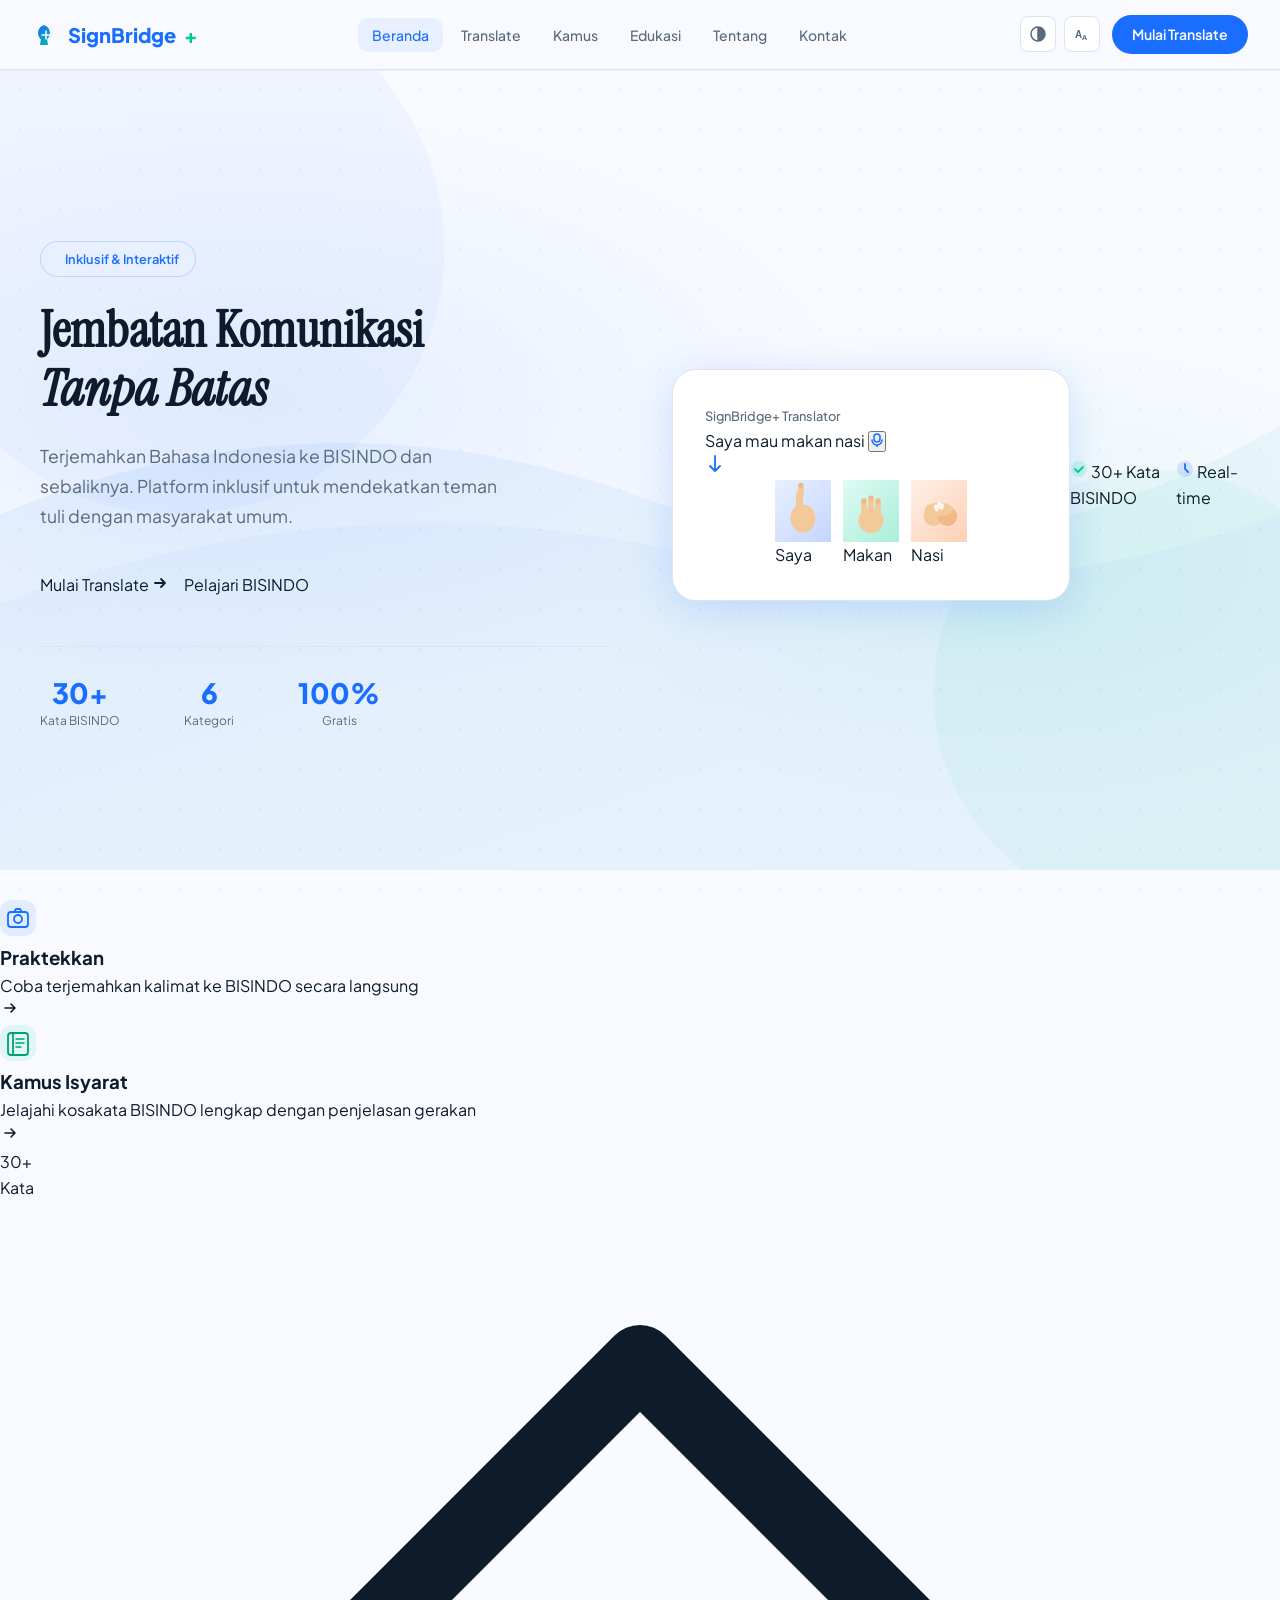
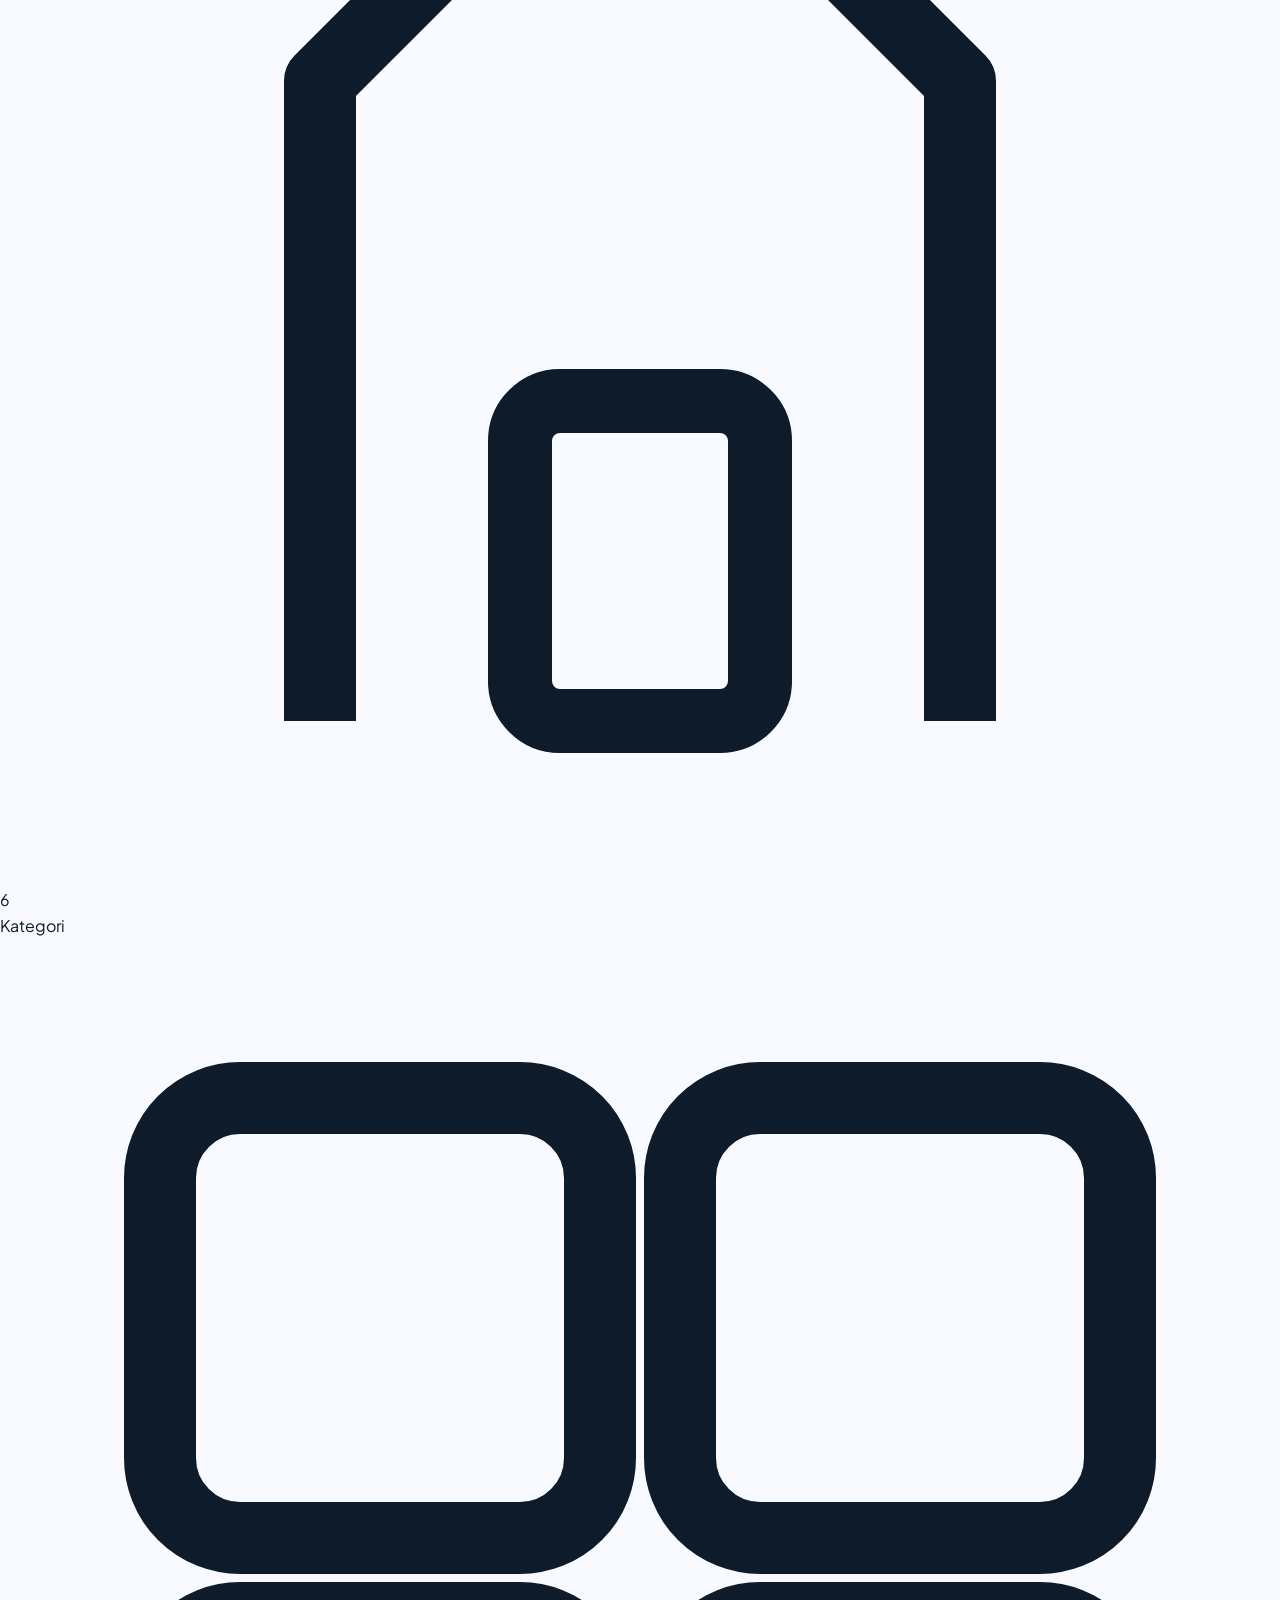
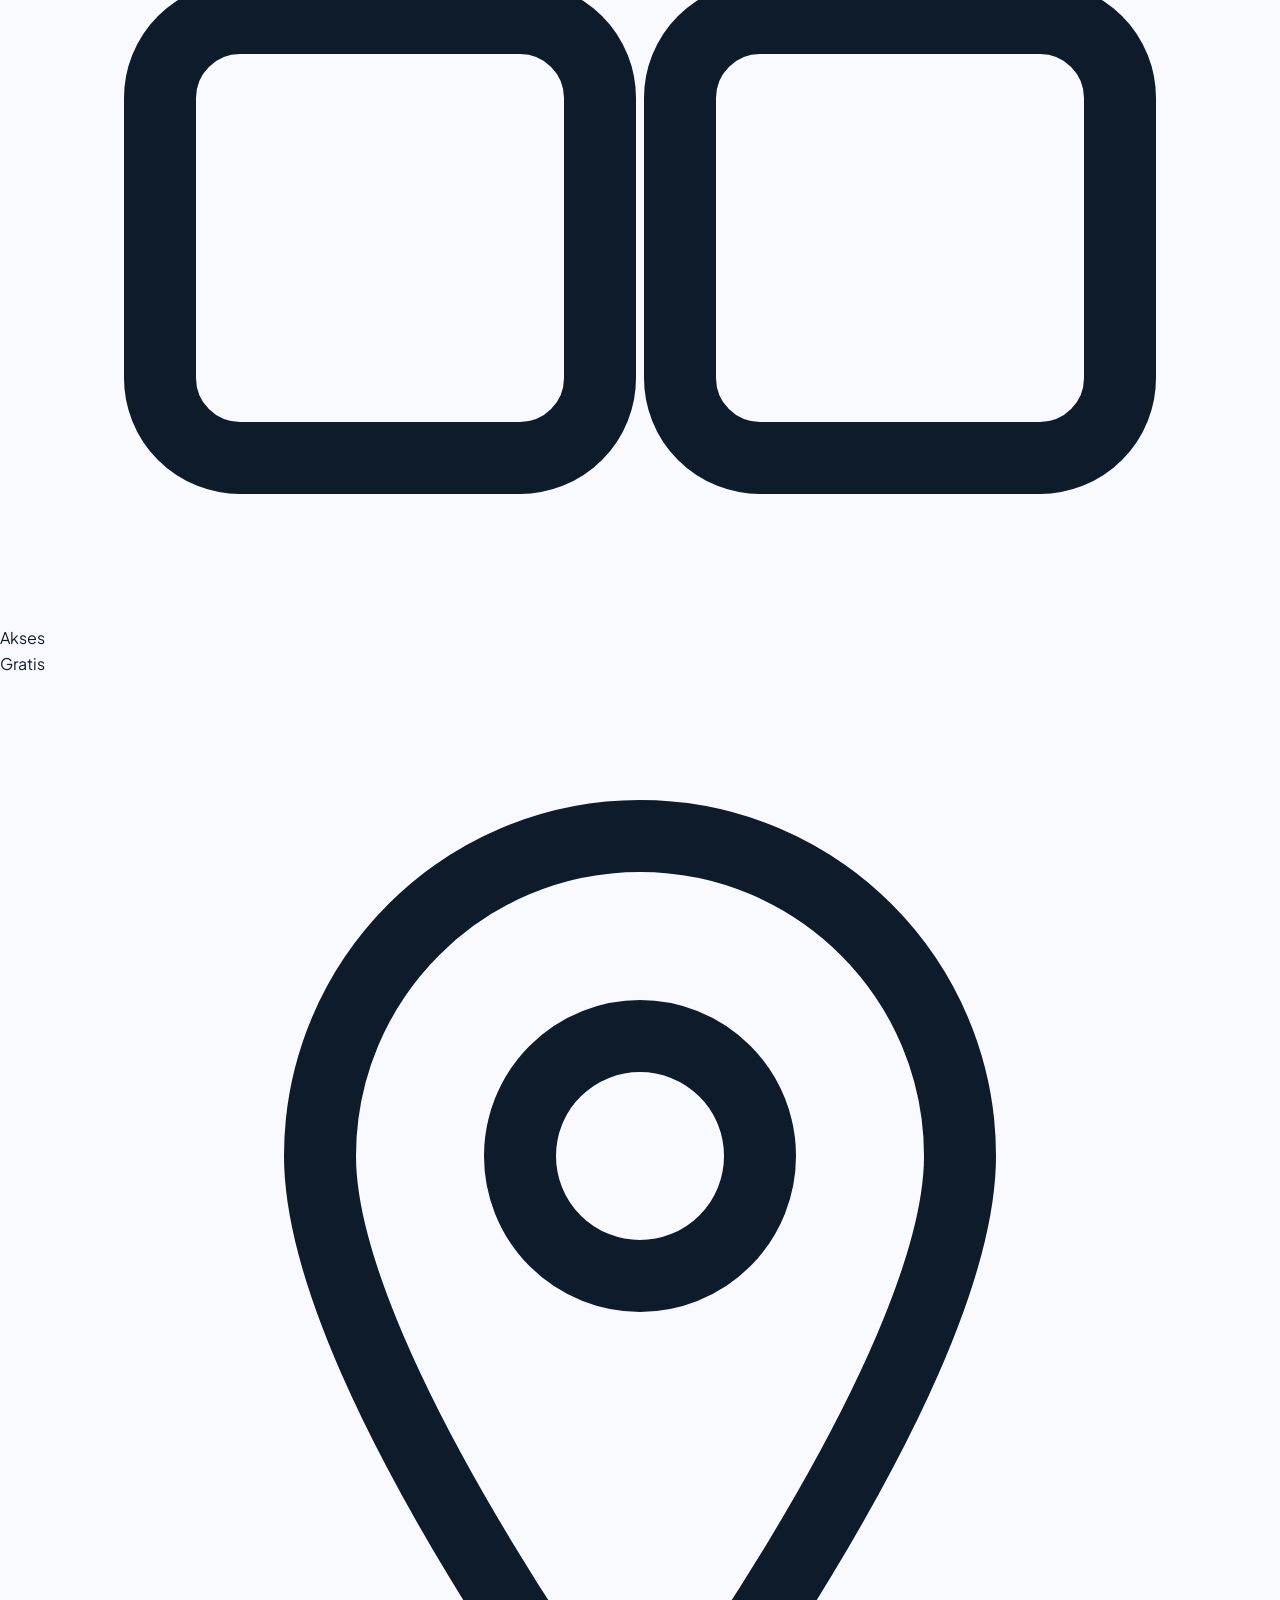
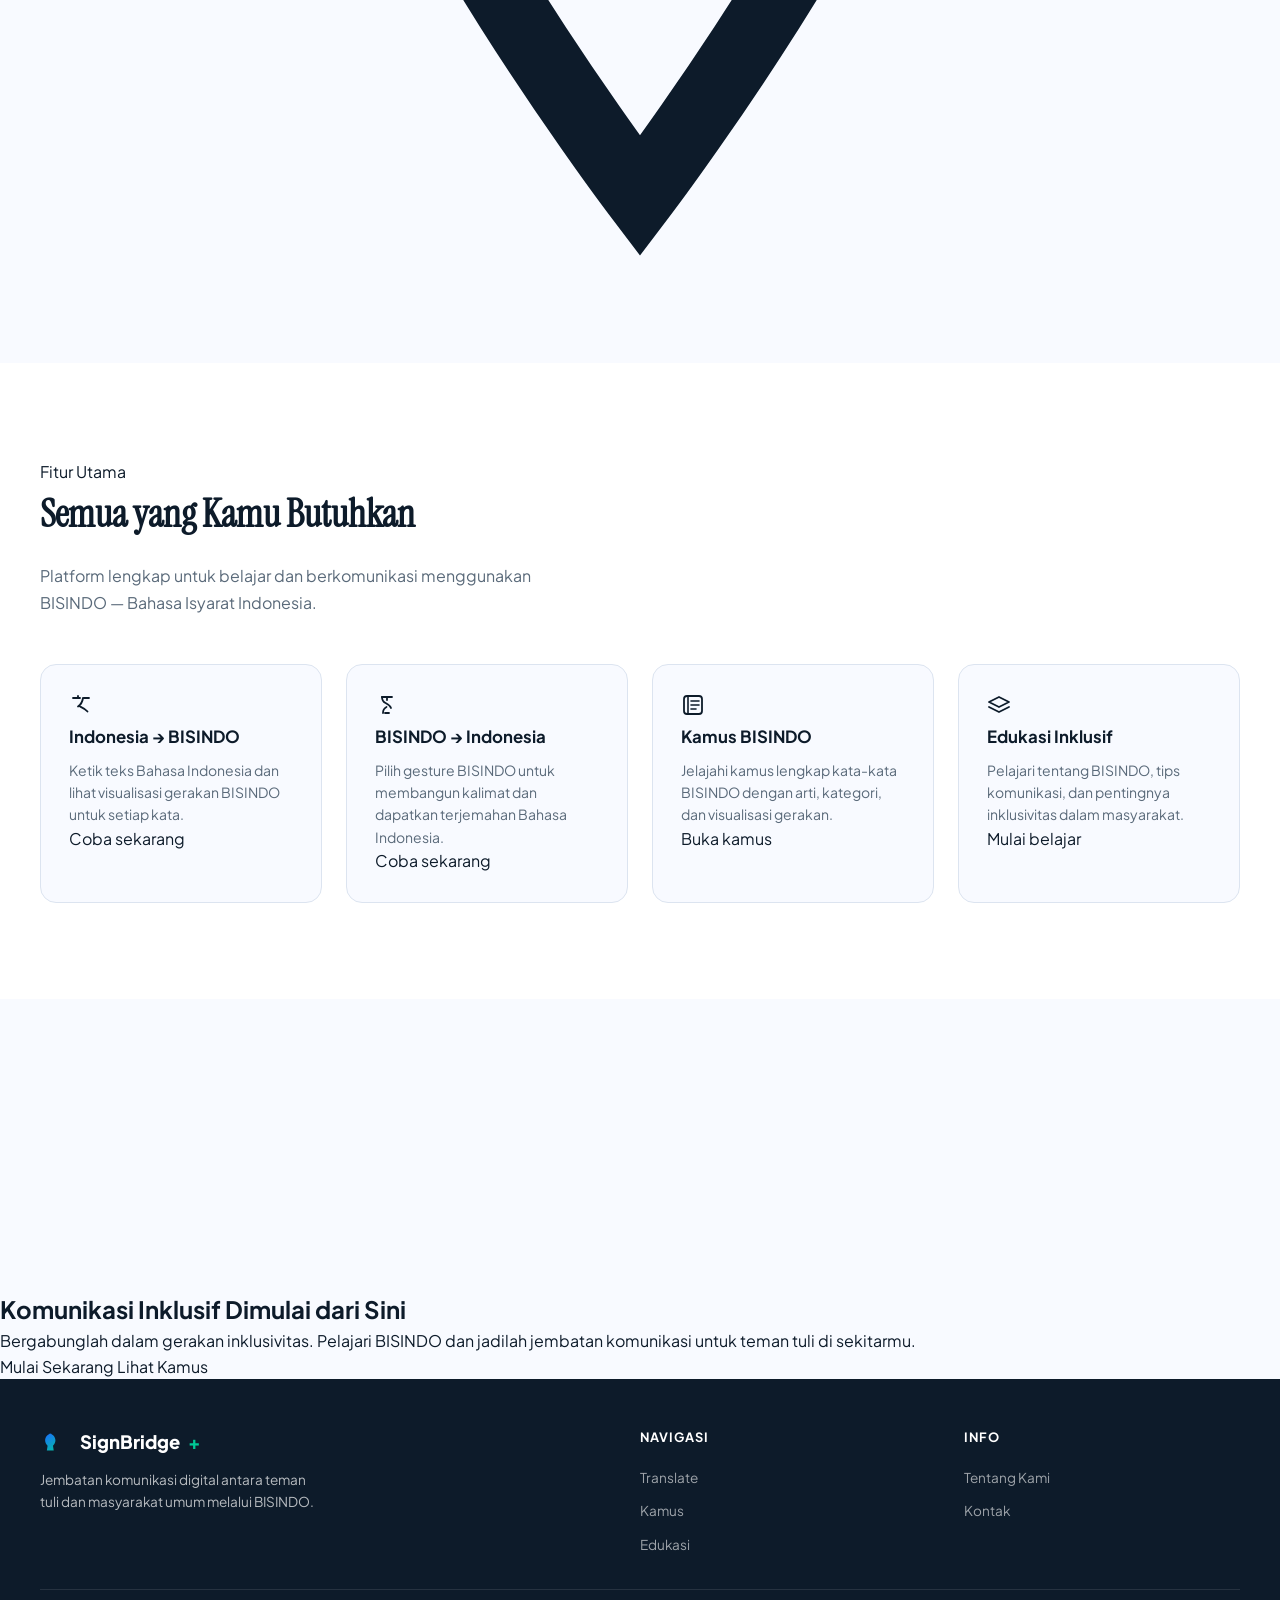
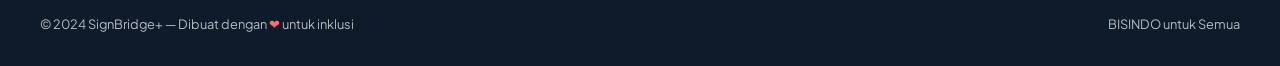
==== commit efd98f91: "init" ====
--- a/index.html
+++ b/index.html
@@ -6,6 +6,10 @@
   <title>SignBridge+ — Jembatan Komunikasi BISINDO</title>
   <meta name="description" content="Platform penerjemah BISINDO ↔ Bahasa Indonesia. Jembatan komunikasi inklusif untuk teman tuli dan masyarakat umum.">
   <link rel="stylesheet" href="css/style.css">
+  <link rel="stylesheet" href="css/home.css">
+  <link rel="preconnect" href="https://fonts.googleapis.com">
+  <link rel="preconnect" href="https://fonts.gstatic.com" crossorigin>
+  <link href="https://fonts.googleapis.com/css2?family=DM+Serif+Display:ital@0;1&family=Plus+Jakarta+Sans:wght@300;400;500;600;700;800&display=swap" rel="stylesheet">
   <link rel="icon" href="data:image/svg+xml,<svg xmlns='http://www.w3.org/2000/svg' viewBox='0 0 100 100'><text y='.9em' font-size='90'>🤟</text></svg>">
 </head>
 <body data-page="home">
@@ -13,7 +17,16 @@
   <!-- Navbar -->
   <nav class="navbar" role="navigation" aria-label="Menu utama">
     <a href="index.html" class="nav-brand">
-      <div class="brand-icon" aria-hidden="true">🤟</div>
+      <svg class="brand-svg" width="28" height="28" viewBox="0 0 28 28" fill="none" xmlns="http://www.w3.org/2000/svg">
+        <path d="M14 4C9.58 4 6 7.58 6 12c0 2.5 1.1 4.74 2.85 6.27L8 24h8l-.85-5.73C16.9 16.74 18 14.5 18 12c0-4.42-3.58-8-8-8z" fill="url(#g1)"/>
+        <path d="M10 14h8M14 10v8" stroke="white" stroke-width="1.5" stroke-linecap="round"/>
+        <defs>
+          <linearGradient id="g1" x1="6" y1="4" x2="22" y2="26" gradientUnits="userSpaceOnUse">
+            <stop stop-color="#1A6EFF"/>
+            <stop offset="1" stop-color="#00C896"/>
+          </linearGradient>
+        </defs>
+      </svg>
       SignBridge<span class="brand-plus">+</span>
     </a>
 
@@ -28,8 +41,12 @@
 
     <div class="nav-actions">
       <div class="accessibility-bar" role="group" aria-label="Aksesibilitas">
-        <button class="acc-btn" id="btn-contrast" title="Aktifkan Kontras Tinggi" aria-label="Toggle kontras tinggi">🎨</button>
-        <button class="acc-btn" id="btn-large-text" title="Perbesar Teks" aria-label="Toggle ukuran teks">🔍</button>
+        <button class="acc-btn" id="btn-contrast" title="Aktifkan Kontras Tinggi" aria-label="Toggle kontras tinggi">
+          <svg width="16" height="16" viewBox="0 0 16 16" fill="none"><circle cx="8" cy="8" r="7" stroke="currentColor" stroke-width="1.5"/><path d="M8 1v14" stroke="currentColor" stroke-width="1.5"/><path d="M8 1a7 7 0 0 1 0 14z" fill="currentColor"/></svg>
+        </button>
+        <button class="acc-btn" id="btn-large-text" title="Perbesar Teks" aria-label="Toggle ukuran teks">
+          <svg width="16" height="16" viewBox="0 0 16 16" fill="none"><text x="1" y="12" font-size="10" fill="currentColor" font-family="sans-serif" font-weight="700">A</text><text x="8" y="14" font-size="7" fill="currentColor" font-family="sans-serif" font-weight="700">A</text></svg>
+        </button>
       </div>
       <a href="translate.html" class="btn-nav-cta">Mulai Translate</a>
     </div>
@@ -42,29 +59,48 @@
   <!-- Mobile Menu -->
   <div class="mobile-nav-overlay" aria-hidden="true"></div>
   <div class="mobile-menu" role="navigation" aria-label="Menu mobile">
-    <a href="index.html" class="nav-link active">🏠 Beranda</a>
-    <a href="translate.html" class="nav-link">🔄 Translate</a>
-    <a href="kamus.html" class="nav-link">📚 Kamus</a>
-    <a href="edukasi.html" class="nav-link">🎓 Edukasi</a>
-    <a href="about.html" class="nav-link">ℹ️ Tentang</a>
-    <a href="contact.html" class="nav-link">📞 Kontak</a>
+    <a href="index.html" class="nav-link active">Beranda</a>
+    <a href="translate.html" class="nav-link">Translate</a>
+    <a href="kamus.html" class="nav-link">Kamus</a>
+    <a href="edukasi.html" class="nav-link">Edukasi</a>
+    <a href="about.html" class="nav-link">Tentang</a>
+    <a href="contact.html" class="nav-link">Kontak</a>
   </div>
 
   <main>
-    <!-- Hero Section -->
+    <!-- ═══════════════════════════════════════
+         HERO
+    ════════════════════════════════════════ -->
     <section class="hero" aria-labelledby="hero-title">
-      <div class="hero-bg" aria-hidden="true"></div>
-      <div class="hero-dots" aria-hidden="true"></div>
+      <!-- Background waves SVG -->
+      <div class="hero-bg" aria-hidden="true">
+        <svg class="wave-svg" viewBox="0 0 1440 900" preserveAspectRatio="xMidYMid slice" xmlns="http://www.w3.org/2000/svg">
+          <defs>
+            <linearGradient id="waveGrad1" x1="0%" y1="0%" x2="100%" y2="100%">
+              <stop offset="0%" stop-color="#1A6EFF" stop-opacity="0.07"/>
+              <stop offset="100%" stop-color="#00C896" stop-opacity="0.04"/>
+            </linearGradient>
+          </defs>
+          <path d="M0 500 Q360 350 720 480 Q1080 610 1440 400 L1440 900 L0 900Z" fill="url(#waveGrad1)"/>
+          <path d="M0 600 Q400 450 800 550 Q1100 620 1440 500 L1440 900 L0 900Z" fill="rgba(26,110,255,0.03)"/>
+          <circle cx="200" cy="200" r="300" fill="rgba(26,110,255,0.04)"/>
+          <circle cx="1300" cy="700" r="250" fill="rgba(0,200,150,0.05)"/>
+        </svg>
+        <!-- Dot grid -->
+        <div class="hero-dots"></div>
+      </div>
 
       <div class="hero-container">
+        <!-- Left: text content -->
         <div class="hero-content">
-          <div class="hero-badge" aria-label="Tag inklusi">
-            🤟 Inklusif &amp; Interaktif
+          <div class="hero-badge">
+            <span class="badge-dot"></span>
+            Inklusif &amp; Interaktif
           </div>
 
           <h1 class="hero-title" id="hero-title">
             Jembatan Komunikasi<br>
-            <em class="highlight">Tanpa Batas</em>
+            <em class="hero-italic">Tanpa Batas</em>
           </h1>
 
           <p class="hero-subtitle">
@@ -73,23 +109,27 @@
           </p>
 
           <div class="hero-actions">
-            <a href="translate.html" class="btn-primary" aria-label="Mulai menggunakan fitur translate">
-              🔄 Mulai Translate
+            <a href="translate.html" class="btn-hero-primary" aria-label="Mulai menggunakan fitur translate">
+              Mulai Translate
+              <svg width="16" height="16" viewBox="0 0 16 16" fill="none"><path d="M3 8h10M9 4l4 4-4 4" stroke="currentColor" stroke-width="1.8" stroke-linecap="round" stroke-linejoin="round"/></svg>
             </a>
-            <a href="edukasi.html" class="btn-secondary" aria-label="Pelajari BISINDO">
-              📚 Pelajari BISINDO
+            <a href="edukasi.html" class="btn-hero-secondary" aria-label="Pelajari BISINDO">
+              Pelajari BISINDO
             </a>
           </div>
 
+          <!-- Stats -->
           <div class="hero-stats" role="group" aria-label="Statistik platform">
             <div class="stat-item">
               <div class="stat-num" data-target="30" data-suffix="+">0+</div>
               <div class="stat-label">Kata BISINDO</div>
             </div>
+            <div class="stat-divider"></div>
             <div class="stat-item">
               <div class="stat-num" data-target="6" data-suffix="">0</div>
               <div class="stat-label">Kategori</div>
             </div>
+            <div class="stat-divider"></div>
             <div class="stat-item">
               <div class="stat-num" data-target="100" data-suffix="%">0%</div>
               <div class="stat-label">Gratis</div>
@@ -97,95 +137,237 @@
           </div>
         </div>
 
-        <!-- Hero Demo Card -->
+        <!-- Right: Demo card -->
         <div class="hero-visual" aria-hidden="true">
-          <div class="hero-card-demo" role="presentation">
-            <div class="demo-header">
-              <div class="demo-dot"></div>
-              <div class="demo-dot"></div>
-              <div class="demo-dot"></div>
+          <div class="hero-card-demo">
+            <!-- Macbook-style top bar -->
+            <div class="demo-topbar">
+              <div class="demo-dots">
+                <span class="ddot red"></span>
+                <span class="ddot yellow"></span>
+                <span class="ddot green"></span>
+              </div>
               <span class="demo-title-bar">SignBridge+ Translator</span>
             </div>
-            <div class="demo-input-row">
-              <em style="color: var(--text-muted);">Saya makan nasi</em>
-            </div>
-            <div class="demo-arrow" aria-hidden="true">⬇️</div>
+
+            <!-- Input -->
+            <div class="demo-input-area">
+              <span class="demo-input-text">Saya mau makan nasi</span>
+              <button class="demo-mic-btn" aria-hidden="true">
+                <svg width="14" height="14" viewBox="0 0 14 14" fill="none"><rect x="4" y="1" width="6" height="8" rx="3" stroke="#1A6EFF" stroke-width="1.5"/><path d="M2 7a5 5 0 0 0 10 0" stroke="#1A6EFF" stroke-width="1.5" stroke-linecap="round"/><line x1="7" y1="12" x2="7" y2="14" stroke="#1A6EFF" stroke-width="1.5" stroke-linecap="round"/></svg>
+              </button>
+            </div>
+
+            <!-- Arrow -->
+            <div class="demo-arrow-row">
+              <svg width="20" height="20" viewBox="0 0 20 20" fill="none"><path d="M10 3v14M5 13l5 5 5-5" stroke="#1A6EFF" stroke-width="1.8" stroke-linecap="round" stroke-linejoin="round"/></svg>
+            </div>
+
+            <!-- Gesture cards with real-looking hand photos simulation -->
             <div class="demo-gesture-row">
-              <div class="demo-gesture-card">
-                <span class="demo-gesture-emoji">🫵</span>
-                <span class="demo-gesture-label">Saya</span>
+              <div class="demo-g-card active">
+                <div class="demo-g-photo" style="background:linear-gradient(135deg,#e8f0ff,#c5d5ff);">
+                  <svg viewBox="0 0 80 80" xmlns="http://www.w3.org/2000/svg" width="56" height="56">
+                    <!-- Hand pointing at self (Saya) -->
+                    <ellipse cx="40" cy="55" rx="18" ry="20" fill="#f4c99a"/>
+                    <rect x="30" y="20" width="10" height="28" rx="5" fill="#f4c99a"/>
+                    <ellipse cx="35" cy="20" rx="5" ry="5" fill="#f4c99a"/>
+                    <!-- pointing finger -->
+                    <rect x="33" y="8" width="8" height="18" rx="4" fill="#f4c99a"/>
+                    <ellipse cx="37" cy="8" rx="4" ry="4" fill="#f0b985"/>
+                  </svg>
+                </div>
+                <span class="demo-g-label">Saya</span>
               </div>
-              <div class="demo-gesture-card">
-                <span class="demo-gesture-emoji">🍽️</span>
-                <span class="demo-gesture-label">Makan</span>
+              <div class="demo-g-card">
+                <div class="demo-g-photo" style="background:linear-gradient(135deg,#e0fbf4,#a8efd8);">
+                  <svg viewBox="0 0 80 80" xmlns="http://www.w3.org/2000/svg" width="56" height="56">
+                    <!-- Open palm (Makan - hand to mouth) -->
+                    <ellipse cx="40" cy="58" rx="18" ry="18" fill="#f4c99a"/>
+                    <rect x="26" y="30" width="8" height="22" rx="4" fill="#f4c99a"/>
+                    <rect x="36" y="26" width="8" height="26" rx="4" fill="#f4c99a"/>
+                    <rect x="46" y="30" width="8" height="22" rx="4" fill="#f4c99a"/>
+                    <ellipse cx="30" cy="30" rx="4" ry="4" fill="#f0b985"/>
+                    <ellipse cx="40" cy="26" rx="4" ry="4" fill="#f0b985"/>
+                    <ellipse cx="50" cy="30" rx="4" ry="4" fill="#f0b985"/>
+                  </svg>
+                </div>
+                <span class="demo-g-label">Makan</span>
               </div>
-              <div class="demo-gesture-card">
-                <span class="demo-gesture-emoji">🍚</span>
-                <span class="demo-gesture-label">Nasi</span>
+              <div class="demo-g-card">
+                <div class="demo-g-photo" style="background:linear-gradient(135deg,#fff0e8,#ffd0b5);">
+                  <svg viewBox="0 0 80 80" xmlns="http://www.w3.org/2000/svg" width="56" height="56">
+                    <!-- Cupped hands (Nasi) -->
+                    <ellipse cx="32" cy="52" rx="14" ry="14" fill="#f4c99a"/>
+                    <ellipse cx="52" cy="52" rx="14" ry="14" fill="#f0b985"/>
+                    <ellipse cx="40" cy="42" rx="20" ry="10" fill="#f4c99a"/>
+                    <!-- rice grain shapes -->
+                    <ellipse cx="36" cy="40" rx="3" ry="5" fill="white" opacity="0.8" transform="rotate(-15 36 40)"/>
+                    <ellipse cx="44" cy="38" rx="3" ry="5" fill="white" opacity="0.8" transform="rotate(10 44 38)"/>
+                    <ellipse cx="40" cy="36" rx="3" ry="5" fill="white" opacity="0.8"/>
+                  </svg>
+                </div>
+                <span class="demo-g-label">Nasi</span>
               </div>
             </div>
           </div>
+
+          <!-- Floating accent cards -->
+          <div class="float-card float-card-1">
+            <svg width="18" height="18" viewBox="0 0 18 18" fill="none"><circle cx="9" cy="9" r="8" fill="#00C896" opacity="0.15"/><path d="M5 9l3 3 5-5" stroke="#00C896" stroke-width="1.8" stroke-linecap="round" stroke-linejoin="round"/></svg>
+            <span>30+ Kata BISINDO</span>
+          </div>
+          <div class="float-card float-card-2">
+            <svg width="18" height="18" viewBox="0 0 18 18" fill="none"><circle cx="9" cy="9" r="8" fill="#1A6EFF" opacity="0.15"/><path d="M9 4v5l3 3" stroke="#1A6EFF" stroke-width="1.8" stroke-linecap="round"/></svg>
+            <span>Real-time</span>
+          </div>
         </div>
       </div>
     </section>
 
-    <!-- Features Section -->
+    <!-- ═══════════════════════════════════════
+         FEATURE SHORTCUTS (Praktekkan / Kamus)
+    ════════════════════════════════════════ -->
+    <section class="shortcuts-section">
+      <div class="shortcuts-container">
+        <a href="translate.html" class="shortcut-card shortcut-blue">
+          <div class="shortcut-icon-wrap">
+            <svg width="36" height="36" viewBox="0 0 36 36" fill="none" xmlns="http://www.w3.org/2000/svg">
+              <rect width="36" height="36" rx="12" fill="rgba(26,110,255,0.1)"/>
+              <!-- Camera icon -->
+              <rect x="8" y="12" width="20" height="15" rx="3" stroke="#1A6EFF" stroke-width="1.8"/>
+              <circle cx="18" cy="19" r="4" stroke="#1A6EFF" stroke-width="1.8"/>
+              <path d="M14 12l2-3h4l2 3" stroke="#1A6EFF" stroke-width="1.8" stroke-linejoin="round"/>
+            </svg>
+          </div>
+          <div class="shortcut-text">
+            <h3>Praktekkan</h3>
+            <p>Coba terjemahkan kalimat ke BISINDO secara langsung</p>
+          </div>
+          <svg class="shortcut-arrow" width="20" height="20" viewBox="0 0 20 20" fill="none"><path d="M5 10h10M11 6l4 4-4 4" stroke="currentColor" stroke-width="1.6" stroke-linecap="round" stroke-linejoin="round"/></svg>
+        </a>
+
+        <a href="kamus.html" class="shortcut-card shortcut-teal">
+          <div class="shortcut-icon-wrap">
+            <svg width="36" height="36" viewBox="0 0 36 36" fill="none" xmlns="http://www.w3.org/2000/svg">
+              <rect width="36" height="36" rx="12" fill="rgba(0,200,150,0.1)"/>
+              <!-- Book icon -->
+              <rect x="8" y="8" width="20" height="22" rx="3" stroke="#00A07A" stroke-width="1.8"/>
+              <path d="M13 8v22" stroke="#00A07A" stroke-width="1.8"/>
+              <path d="M16 14h8M16 18h8M16 22h5" stroke="#00A07A" stroke-width="1.5" stroke-linecap="round"/>
+            </svg>
+          </div>
+          <div class="shortcut-text">
+            <h3>Kamus Isyarat</h3>
+            <p>Jelajahi kosakata BISINDO lengkap dengan penjelasan gerakan</p>
+          </div>
+          <svg class="shortcut-arrow" width="20" height="20" viewBox="0 0 20 20" fill="none"><path d="M5 10h10M11 6l4 4-4 4" stroke="currentColor" stroke-width="1.6" stroke-linecap="round" stroke-linejoin="round"/></svg>
+        </a>
+      </div>
+    </section>
+
+    <!-- ═══════════════════════════════════════
+         STATS BAR
+    ════════════════════════════════════════ -->
+    <section class="stats-bar">
+      <div class="stats-bar-inner">
+        <div class="sbar-item">
+          <div class="sbar-num">30+</div>
+          <div class="sbar-label">Kata</div>
+          <svg class="sbar-icon" viewBox="0 0 32 32" fill="none" xmlns="http://www.w3.org/2000/svg">
+            <path d="M8 28V12l8-8 8 8v16" stroke="currentColor" stroke-width="1.8" stroke-linejoin="round"/>
+            <rect x="13" y="20" width="6" height="8" rx="1" stroke="currentColor" stroke-width="1.6"/>
+          </svg>
+        </div>
+        <div class="sbar-item">
+          <div class="sbar-num">6</div>
+          <div class="sbar-label">Kategori</div>
+          <svg class="sbar-icon" viewBox="0 0 32 32" fill="none" xmlns="http://www.w3.org/2000/svg">
+            <rect x="4" y="4" width="11" height="11" rx="2" stroke="currentColor" stroke-width="1.8"/>
+            <rect x="17" y="4" width="11" height="11" rx="2" stroke="currentColor" stroke-width="1.8"/>
+            <rect x="4" y="17" width="11" height="11" rx="2" stroke="currentColor" stroke-width="1.8"/>
+            <rect x="17" y="17" width="11" height="11" rx="2" stroke="currentColor" stroke-width="1.8"/>
+          </svg>
+        </div>
+        <div class="sbar-item sbar-item-accent">
+          <div class="sbar-num">Akses</div>
+          <div class="sbar-label">Gratis</div>
+          <svg class="sbar-icon" viewBox="0 0 32 32" fill="none" xmlns="http://www.w3.org/2000/svg">
+            <path d="M16 4C11.58 4 8 7.58 8 12c0 5.5 8 16 8 16s8-10.5 8-16c0-4.42-3.58-8-8-8z" stroke="currentColor" stroke-width="1.8"/>
+            <circle cx="16" cy="12" r="3" stroke="currentColor" stroke-width="1.8"/>
+          </svg>
+        </div>
+      </div>
+    </section>
+
+    <!-- ═══════════════════════════════════════
+         FEATURES
+    ════════════════════════════════════════ -->
     <section class="features-section" aria-labelledby="features-title">
       <div class="section-container">
-        <div class="section-badge" aria-label="Label fitur">⭐ Fitur Utama</div>
+        <div class="section-tag">Fitur Utama</div>
         <h2 class="section-title" id="features-title">Semua yang Kamu Butuhkan</h2>
         <p class="section-subtitle">
           Platform lengkap untuk belajar dan berkomunikasi menggunakan BISINDO — Bahasa Isyarat Indonesia.
         </p>
 
         <div class="features-grid" role="list">
-          <article class="feature-card" role="listitem" onclick="location.href='translate.html'">
-            <div class="feature-icon blue" aria-hidden="true">🔤</div>
+          <article class="feature-card fc-blue" role="listitem" onclick="location.href='translate.html'">
+            <div class="fc-icon">
+              <svg width="24" height="24" viewBox="0 0 24 24" fill="none"><path d="M4 5h7M9 3v2M15 5h5M14 5c-.5 3.5-2 6.5-5 8.5M11 13.5c2 1 5.5 2.5 7.5 5" stroke="currentColor" stroke-width="1.8" stroke-linecap="round" stroke-linejoin="round"/></svg>
+            </div>
             <h3>Indonesia → BISINDO</h3>
             <p>Ketik teks Bahasa Indonesia dan lihat visualisasi gerakan BISINDO untuk setiap kata.</p>
-            <span class="feature-link" aria-hidden="true">Coba sekarang →</span>
+            <span class="fc-link">Coba sekarang</span>
           </article>
 
-          <article class="feature-card" role="listitem" onclick="location.href='translate.html#bisindo'">
-            <div class="feature-icon green" aria-hidden="true">🤟</div>
+          <article class="feature-card fc-green" role="listitem" onclick="location.href='translate.html#bisindo'">
+            <div class="fc-icon">
+              <svg width="24" height="24" viewBox="0 0 24 24" fill="none"><path d="M7 4c0 3 1.5 5 3.5 6S15 12 16 15" stroke="currentColor" stroke-width="1.8" stroke-linecap="round"/><path d="M7 4h10M12 4v3M10 20h4M8 20c0-3 1.5-5 3.5-6" stroke="currentColor" stroke-width="1.8" stroke-linecap="round"/></svg>
+            </div>
             <h3>BISINDO → Indonesia</h3>
             <p>Pilih gesture BISINDO untuk membangun kalimat dan dapatkan terjemahan Bahasa Indonesia.</p>
-            <span class="feature-link" aria-hidden="true">Coba sekarang →</span>
+            <span class="fc-link">Coba sekarang</span>
           </article>
 
-          <article class="feature-card" role="listitem" onclick="location.href='kamus.html'">
-            <div class="feature-icon orange" aria-hidden="true">📖</div>
+          <article class="feature-card fc-orange" role="listitem" onclick="location.href='kamus.html'">
+            <div class="fc-icon">
+              <svg width="24" height="24" viewBox="0 0 24 24" fill="none"><rect x="3" y="3" width="18" height="18" rx="3" stroke="currentColor" stroke-width="1.8"/><path d="M7 3v18M10 8h8M10 12h8M10 16h5" stroke="currentColor" stroke-width="1.6" stroke-linecap="round"/></svg>
+            </div>
             <h3>Kamus BISINDO</h3>
             <p>Jelajahi kamus lengkap kata-kata BISINDO dengan arti, kategori, dan visualisasi gerakan.</p>
-            <span class="feature-link" aria-hidden="true">Buka kamus →</span>
+            <span class="fc-link">Buka kamus</span>
           </article>
 
-          <article class="feature-card" role="listitem" onclick="location.href='edukasi.html'">
-            <div class="feature-icon purple" aria-hidden="true">🎓</div>
+          <article class="feature-card fc-purple" role="listitem" onclick="location.href='edukasi.html'">
+            <div class="fc-icon">
+              <svg width="24" height="24" viewBox="0 0 24 24" fill="none"><path d="M12 4L2 9l10 5 10-5-10-5z" stroke="currentColor" stroke-width="1.8" stroke-linejoin="round"/><path d="M2 14l10 5 10-5" stroke="currentColor" stroke-width="1.8" stroke-linecap="round" stroke-linejoin="round"/></svg>
+            </div>
             <h3>Edukasi Inklusif</h3>
             <p>Pelajari tentang BISINDO, tips komunikasi, dan pentingnya inklusivitas dalam masyarakat.</p>
-            <span class="feature-link" aria-hidden="true">Mulai belajar →</span>
+            <span class="fc-link">Mulai belajar</span>
           </article>
         </div>
       </div>
     </section>
 
-    <!-- CTA Banner -->
-    <section style="padding: 4rem 2rem; background: var(--primary);">
-      <div style="max-width: 700px; margin: 0 auto; text-align: center; color: white;">
-        <h2 style="font-family: var(--font-display); font-size: clamp(1.5rem, 3vw, 2.5rem); margin-bottom: 1rem;">
-          Komunikasi Inklusif Dimulai dari Sini
-        </h2>
-        <p style="opacity: 0.85; margin-bottom: 2rem; font-size: 1rem; line-height: 1.7;">
+    <!-- ═══════════════════════════════════════
+         CTA BANNER
+    ════════════════════════════════════════ -->
+    <section class="cta-section">
+      <div class="cta-inner">
+        <div class="cta-waves" aria-hidden="true">
+          <svg viewBox="0 0 1440 320" preserveAspectRatio="none" xmlns="http://www.w3.org/2000/svg">
+            <path d="M0 100 Q360 200 720 100 Q1080 0 1440 100 L1440 320 L0 320Z" fill="rgba(255,255,255,0.04)"/>
+          </svg>
+        </div>
+        <h2 class="cta-title">Komunikasi Inklusif Dimulai dari Sini</h2>
+        <p class="cta-sub">
           Bergabunglah dalam gerakan inklusivitas. Pelajari BISINDO dan jadilah jembatan komunikasi untuk teman tuli di sekitarmu.
         </p>
-        <div style="display: flex; gap: 1rem; justify-content: center; flex-wrap: wrap;">
-          <a href="translate.html" style="background: white; color: var(--primary); padding: 0.875rem 2rem; border-radius: 50px; font-weight: 700; font-size: 0.95rem; display: inline-flex; align-items: center; gap: 0.5rem; transition: var(--transition);">
-            🚀 Mulai Sekarang
-          </a>
-          <a href="kamus.html" style="background: rgba(255,255,255,0.15); color: white; border: 2px solid rgba(255,255,255,0.4); padding: 0.875rem 2rem; border-radius: 50px; font-weight: 700; font-size: 0.95rem; display: inline-flex; align-items: center; gap: 0.5rem;">
-            📖 Lihat Kamus
-          </a>
+        <div class="cta-actions">
+          <a href="translate.html" class="btn-cta-white">Mulai Sekarang</a>
+          <a href="kamus.html" class="btn-cta-outline">Lihat Kamus</a>
         </div>
       </div>
     </section>
@@ -197,12 +379,13 @@
       <div class="footer-top">
         <div>
           <div class="footer-brand">
-            <div class="brand-icon" aria-hidden="true">🤟</div>
-            SignBridge<span style="color: var(--accent);">+</span>
-          </div>
-          <p class="footer-desc">
-            Jembatan komunikasi digital antara teman tuli dan masyarakat umum melalui BISINDO.
-          </p>
+            <svg width="24" height="24" viewBox="0 0 28 28" fill="none" xmlns="http://www.w3.org/2000/svg" style="margin-right:8px">
+              <path d="M14 4C9.58 4 6 7.58 6 12c0 2.5 1.1 4.74 2.85 6.27L8 24h8l-.85-5.73C16.9 16.74 18 14.5 18 12c0-4.42-3.58-8-8-8z" fill="url(#fg1)"/>
+              <defs><linearGradient id="fg1" x1="6" y1="4" x2="22" y2="26" gradientUnits="userSpaceOnUse"><stop stop-color="#1A6EFF"/><stop offset="1" stop-color="#00C896"/></linearGradient></defs>
+            </svg>
+            SignBridge<span style="color:var(--accent);">+</span>
+          </div>
+          <p class="footer-desc">Jembatan komunikasi digital antara teman tuli dan masyarakat umum melalui BISINDO.</p>
         </div>
         <div class="footer-col">
           <h4>Navigasi</h4>
@@ -221,12 +404,12 @@
         </div>
       </div>
       <div class="footer-bottom">
-        <span>© 2024 SignBridge+ — Dibuat dengan <span class="footer-heart">❤️</span> untuk inklusi</span>
-        <span>🤟 BISINDO untuk Semua</span>
+        <span>© 2024 SignBridge+ — Dibuat dengan <span class="footer-heart">❤</span> untuk inklusi</span>
+        <span>BISINDO untuk Semua</span>
       </div>
     </div>
   </footer>
 
   <script src="js/script.js"></script>
 </body>
-</html>
+</html>
--- a/css/style.css
+++ b/css/style.css
@@ -1834,3 +1834,4 @@
   .tab-btn { flex: 1; padding: 0.5rem; font-size: 0.8rem; }
   .gesture-buttons-grid { grid-template-columns: repeat(3, 1fr); }
 }
+
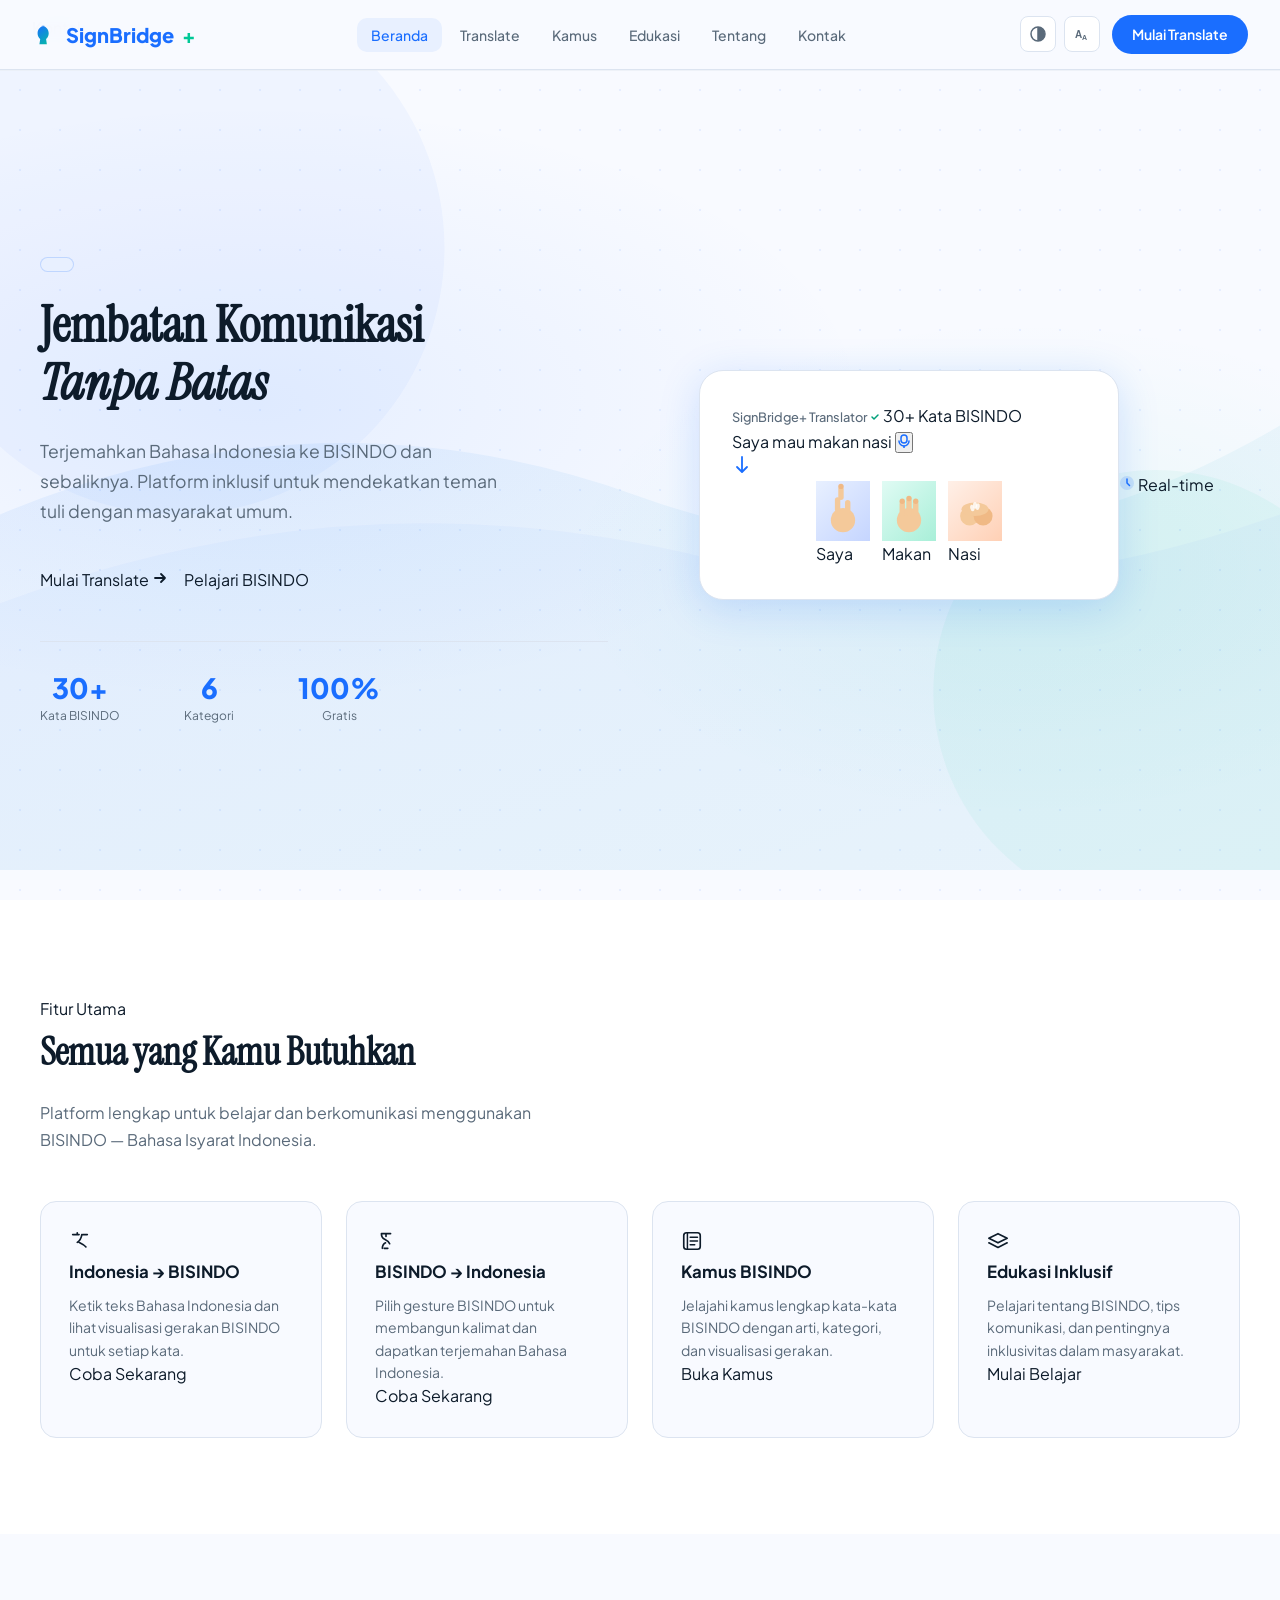
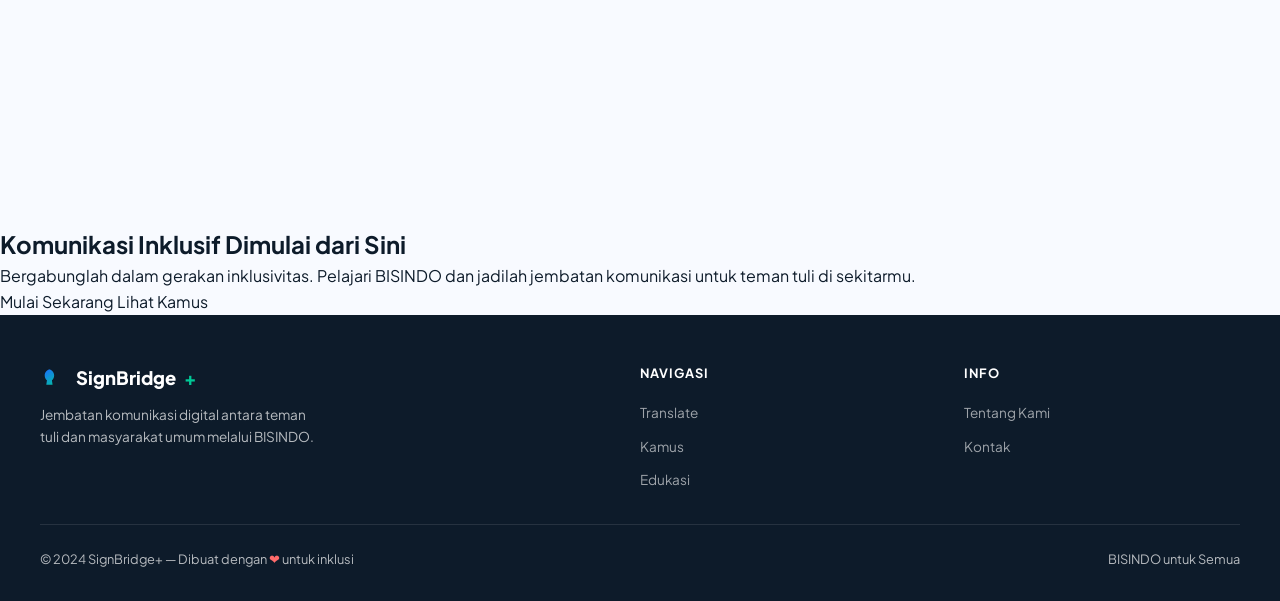
==== commit d7e32431: "init" ====
--- a/index.html
+++ b/index.html
@@ -14,22 +14,14 @@
 </head>
 <body data-page="home">
 
-  <!-- Navbar -->
   <nav class="navbar" role="navigation" aria-label="Menu utama">
     <a href="index.html" class="nav-brand">
-      <svg class="brand-svg" width="28" height="28" viewBox="0 0 28 28" fill="none" xmlns="http://www.w3.org/2000/svg">
-        <path d="M14 4C9.58 4 6 7.58 6 12c0 2.5 1.1 4.74 2.85 6.27L8 24h8l-.85-5.73C16.9 16.74 18 14.5 18 12c0-4.42-3.58-8-8-8z" fill="url(#g1)"/>
-        <path d="M10 14h8M14 10v8" stroke="white" stroke-width="1.5" stroke-linecap="round"/>
-        <defs>
-          <linearGradient id="g1" x1="6" y1="4" x2="22" y2="26" gradientUnits="userSpaceOnUse">
-            <stop stop-color="#1A6EFF"/>
-            <stop offset="1" stop-color="#00C896"/>
-          </linearGradient>
-        </defs>
+      <svg width="26" height="26" viewBox="0 0 28 28" fill="none">
+        <path d="M14 4C9.58 4 6 7.58 6 12c0 2.5 1.1 4.74 2.85 6.27L8 24h8l-.85-5.73C16.9 16.74 18 14.5 18 12c0-4.42-3.58-8-8-8z" fill="url(#nb1)"/>
+        <defs><linearGradient id="nb1" x1="6" y1="4" x2="22" y2="26" gradientUnits="userSpaceOnUse"><stop stop-color="#1A6EFF"/><stop offset="1" stop-color="#00C896"/></linearGradient></defs>
       </svg>
       SignBridge<span class="brand-plus">+</span>
     </a>
-
     <ul class="nav-menu" role="list">
       <li><a href="index.html" class="nav-link active" aria-current="page">Beranda</a></li>
       <li><a href="translate.html" class="nav-link">Translate</a></li>
@@ -38,10 +30,9 @@
       <li><a href="about.html" class="nav-link">Tentang</a></li>
       <li><a href="contact.html" class="nav-link">Kontak</a></li>
     </ul>
-
     <div class="nav-actions">
       <div class="accessibility-bar" role="group" aria-label="Aksesibilitas">
-        <button class="acc-btn" id="btn-contrast" title="Aktifkan Kontras Tinggi" aria-label="Toggle kontras tinggi">
+        <button class="acc-btn" id="btn-contrast" title="Kontras Tinggi" aria-label="Toggle kontras tinggi">
           <svg width="16" height="16" viewBox="0 0 16 16" fill="none"><circle cx="8" cy="8" r="7" stroke="currentColor" stroke-width="1.5"/><path d="M8 1v14" stroke="currentColor" stroke-width="1.5"/><path d="M8 1a7 7 0 0 1 0 14z" fill="currentColor"/></svg>
         </button>
         <button class="acc-btn" id="btn-large-text" title="Perbesar Teks" aria-label="Toggle ukuran teks">
@@ -50,13 +41,11 @@
       </div>
       <a href="translate.html" class="btn-nav-cta">Mulai Translate</a>
     </div>
-
     <button class="hamburger" aria-label="Buka menu" aria-expanded="false">
       <span></span><span></span><span></span>
     </button>
   </nav>
 
-  <!-- Mobile Menu -->
   <div class="mobile-nav-overlay" aria-hidden="true"></div>
   <div class="mobile-menu" role="navigation" aria-label="Menu mobile">
     <a href="index.html" class="nav-link active">Beranda</a>
@@ -68,57 +57,46 @@
   </div>
 
   <main>
-    <!-- ═══════════════════════════════════════
-         HERO
-    ════════════════════════════════════════ -->
+
+    <!-- HERO -->
     <section class="hero" aria-labelledby="hero-title">
-      <!-- Background waves SVG -->
       <div class="hero-bg" aria-hidden="true">
         <svg class="wave-svg" viewBox="0 0 1440 900" preserveAspectRatio="xMidYMid slice" xmlns="http://www.w3.org/2000/svg">
           <defs>
-            <linearGradient id="waveGrad1" x1="0%" y1="0%" x2="100%" y2="100%">
+            <linearGradient id="wg1" x1="0%" y1="0%" x2="100%" y2="100%">
               <stop offset="0%" stop-color="#1A6EFF" stop-opacity="0.07"/>
               <stop offset="100%" stop-color="#00C896" stop-opacity="0.04"/>
             </linearGradient>
           </defs>
-          <path d="M0 500 Q360 350 720 480 Q1080 610 1440 400 L1440 900 L0 900Z" fill="url(#waveGrad1)"/>
+          <path d="M0 500 Q360 350 720 480 Q1080 610 1440 400 L1440 900 L0 900Z" fill="url(#wg1)"/>
           <path d="M0 600 Q400 450 800 550 Q1100 620 1440 500 L1440 900 L0 900Z" fill="rgba(26,110,255,0.03)"/>
           <circle cx="200" cy="200" r="300" fill="rgba(26,110,255,0.04)"/>
           <circle cx="1300" cy="700" r="250" fill="rgba(0,200,150,0.05)"/>
         </svg>
-        <!-- Dot grid -->
         <div class="hero-dots"></div>
       </div>
 
       <div class="hero-container">
-        <!-- Left: text content -->
         <div class="hero-content">
           <div class="hero-badge">
             <span class="badge-dot"></span>
-            Inklusif &amp; Interaktif
-          </div>
-
+         
+          </div>
           <h1 class="hero-title" id="hero-title">
             Jembatan Komunikasi<br>
             <em class="hero-italic">Tanpa Batas</em>
           </h1>
-
           <p class="hero-subtitle">
             Terjemahkan Bahasa Indonesia ke BISINDO dan sebaliknya.
             Platform inklusif untuk mendekatkan teman tuli dengan masyarakat umum.
           </p>
-
           <div class="hero-actions">
-            <a href="translate.html" class="btn-hero-primary" aria-label="Mulai menggunakan fitur translate">
+            <a href="translate.html" class="btn-hero-primary">
               Mulai Translate
               <svg width="16" height="16" viewBox="0 0 16 16" fill="none"><path d="M3 8h10M9 4l4 4-4 4" stroke="currentColor" stroke-width="1.8" stroke-linecap="round" stroke-linejoin="round"/></svg>
             </a>
-            <a href="edukasi.html" class="btn-hero-secondary" aria-label="Pelajari BISINDO">
-              Pelajari BISINDO
-            </a>
-          </div>
-
-          <!-- Stats -->
+            <a href="edukasi.html" class="btn-hero-secondary">Pelajari BISINDO</a>
+          </div>
           <div class="hero-stats" role="group" aria-label="Statistik platform">
             <div class="stat-item">
               <div class="stat-num" data-target="30" data-suffix="+">0+</div>
@@ -137,10 +115,8 @@
           </div>
         </div>
 
-        <!-- Right: Demo card -->
         <div class="hero-visual" aria-hidden="true">
           <div class="hero-card-demo">
-            <!-- Macbook-style top bar -->
             <div class="demo-topbar">
               <div class="demo-dots">
                 <span class="ddot red"></span>
@@ -148,41 +124,36 @@
                 <span class="ddot green"></span>
               </div>
               <span class="demo-title-bar">SignBridge+ Translator</span>
-            </div>
-
-            <!-- Input -->
+              <span class="demo-badge-small">
+                <svg width="10" height="10" viewBox="0 0 10 10" fill="none"><path d="M2 5l2 2 4-4" stroke="#00A07A" stroke-width="1.5" stroke-linecap="round" stroke-linejoin="round"/></svg>
+                30+ Kata BISINDO
+              </span>
+            </div>
             <div class="demo-input-area">
               <span class="demo-input-text">Saya mau makan nasi</span>
               <button class="demo-mic-btn" aria-hidden="true">
                 <svg width="14" height="14" viewBox="0 0 14 14" fill="none"><rect x="4" y="1" width="6" height="8" rx="3" stroke="#1A6EFF" stroke-width="1.5"/><path d="M2 7a5 5 0 0 0 10 0" stroke="#1A6EFF" stroke-width="1.5" stroke-linecap="round"/><line x1="7" y1="12" x2="7" y2="14" stroke="#1A6EFF" stroke-width="1.5" stroke-linecap="round"/></svg>
               </button>
             </div>
-
-            <!-- Arrow -->
             <div class="demo-arrow-row">
               <svg width="20" height="20" viewBox="0 0 20 20" fill="none"><path d="M10 3v14M5 13l5 5 5-5" stroke="#1A6EFF" stroke-width="1.8" stroke-linecap="round" stroke-linejoin="round"/></svg>
             </div>
-
-            <!-- Gesture cards with real-looking hand photos simulation -->
             <div class="demo-gesture-row">
               <div class="demo-g-card active">
                 <div class="demo-g-photo" style="background:linear-gradient(135deg,#e8f0ff,#c5d5ff);">
-                  <svg viewBox="0 0 80 80" xmlns="http://www.w3.org/2000/svg" width="56" height="56">
-                    <!-- Hand pointing at self (Saya) -->
-                    <ellipse cx="40" cy="55" rx="18" ry="20" fill="#f4c99a"/>
-                    <rect x="30" y="20" width="10" height="28" rx="5" fill="#f4c99a"/>
-                    <ellipse cx="35" cy="20" rx="5" ry="5" fill="#f4c99a"/>
-                    <!-- pointing finger -->
-                    <rect x="33" y="8" width="8" height="18" rx="4" fill="#f4c99a"/>
+                  <svg viewBox="0 0 80 80" width="54" height="54" xmlns="http://www.w3.org/2000/svg">
+                    <ellipse cx="40" cy="58" rx="18" ry="18" fill="#f4c99a"/>
+                    <rect x="33" y="8" width="8" height="20" rx="4" fill="#f4c99a"/>
                     <ellipse cx="37" cy="8" rx="4" ry="4" fill="#f0b985"/>
+                    <rect x="28" y="24" width="8" height="22" rx="4" fill="#f4c99a"/>
+                    <rect x="43" y="28" width="8" height="20" rx="4" fill="#f4c99a"/>
                   </svg>
                 </div>
                 <span class="demo-g-label">Saya</span>
               </div>
               <div class="demo-g-card">
                 <div class="demo-g-photo" style="background:linear-gradient(135deg,#e0fbf4,#a8efd8);">
-                  <svg viewBox="0 0 80 80" xmlns="http://www.w3.org/2000/svg" width="56" height="56">
-                    <!-- Open palm (Makan - hand to mouth) -->
+                  <svg viewBox="0 0 80 80" width="54" height="54" xmlns="http://www.w3.org/2000/svg">
                     <ellipse cx="40" cy="58" rx="18" ry="18" fill="#f4c99a"/>
                     <rect x="26" y="30" width="8" height="22" rx="4" fill="#f4c99a"/>
                     <rect x="36" y="26" width="8" height="26" rx="4" fill="#f4c99a"/>
@@ -196,12 +167,10 @@
               </div>
               <div class="demo-g-card">
                 <div class="demo-g-photo" style="background:linear-gradient(135deg,#fff0e8,#ffd0b5);">
-                  <svg viewBox="0 0 80 80" xmlns="http://www.w3.org/2000/svg" width="56" height="56">
-                    <!-- Cupped hands (Nasi) -->
+                  <svg viewBox="0 0 80 80" width="54" height="54" xmlns="http://www.w3.org/2000/svg">
                     <ellipse cx="32" cy="52" rx="14" ry="14" fill="#f4c99a"/>
                     <ellipse cx="52" cy="52" rx="14" ry="14" fill="#f0b985"/>
                     <ellipse cx="40" cy="42" rx="20" ry="10" fill="#f4c99a"/>
-                    <!-- rice grain shapes -->
                     <ellipse cx="36" cy="40" rx="3" ry="5" fill="white" opacity="0.8" transform="rotate(-15 36 40)"/>
                     <ellipse cx="44" cy="38" rx="3" ry="5" fill="white" opacity="0.8" transform="rotate(10 44 38)"/>
                     <ellipse cx="40" cy="36" rx="3" ry="5" fill="white" opacity="0.8"/>
@@ -211,98 +180,15 @@
               </div>
             </div>
           </div>
-
-          <!-- Floating accent cards -->
-          <div class="float-card float-card-1">
-            <svg width="18" height="18" viewBox="0 0 18 18" fill="none"><circle cx="9" cy="9" r="8" fill="#00C896" opacity="0.15"/><path d="M5 9l3 3 5-5" stroke="#00C896" stroke-width="1.8" stroke-linecap="round" stroke-linejoin="round"/></svg>
-            <span>30+ Kata BISINDO</span>
-          </div>
           <div class="float-card float-card-2">
-            <svg width="18" height="18" viewBox="0 0 18 18" fill="none"><circle cx="9" cy="9" r="8" fill="#1A6EFF" opacity="0.15"/><path d="M9 4v5l3 3" stroke="#1A6EFF" stroke-width="1.8" stroke-linecap="round"/></svg>
+            <svg width="16" height="16" viewBox="0 0 16 16" fill="none"><circle cx="8" cy="8" r="7" fill="#1A6EFF" opacity="0.15"/><path d="M8 4v4l2.5 2.5" stroke="#1A6EFF" stroke-width="1.5" stroke-linecap="round"/></svg>
             <span>Real-time</span>
           </div>
         </div>
       </div>
     </section>
 
-    <!-- ═══════════════════════════════════════
-         FEATURE SHORTCUTS (Praktekkan / Kamus)
-    ════════════════════════════════════════ -->
-    <section class="shortcuts-section">
-      <div class="shortcuts-container">
-        <a href="translate.html" class="shortcut-card shortcut-blue">
-          <div class="shortcut-icon-wrap">
-            <svg width="36" height="36" viewBox="0 0 36 36" fill="none" xmlns="http://www.w3.org/2000/svg">
-              <rect width="36" height="36" rx="12" fill="rgba(26,110,255,0.1)"/>
-              <!-- Camera icon -->
-              <rect x="8" y="12" width="20" height="15" rx="3" stroke="#1A6EFF" stroke-width="1.8"/>
-              <circle cx="18" cy="19" r="4" stroke="#1A6EFF" stroke-width="1.8"/>
-              <path d="M14 12l2-3h4l2 3" stroke="#1A6EFF" stroke-width="1.8" stroke-linejoin="round"/>
-            </svg>
-          </div>
-          <div class="shortcut-text">
-            <h3>Praktekkan</h3>
-            <p>Coba terjemahkan kalimat ke BISINDO secara langsung</p>
-          </div>
-          <svg class="shortcut-arrow" width="20" height="20" viewBox="0 0 20 20" fill="none"><path d="M5 10h10M11 6l4 4-4 4" stroke="currentColor" stroke-width="1.6" stroke-linecap="round" stroke-linejoin="round"/></svg>
-        </a>
-
-        <a href="kamus.html" class="shortcut-card shortcut-teal">
-          <div class="shortcut-icon-wrap">
-            <svg width="36" height="36" viewBox="0 0 36 36" fill="none" xmlns="http://www.w3.org/2000/svg">
-              <rect width="36" height="36" rx="12" fill="rgba(0,200,150,0.1)"/>
-              <!-- Book icon -->
-              <rect x="8" y="8" width="20" height="22" rx="3" stroke="#00A07A" stroke-width="1.8"/>
-              <path d="M13 8v22" stroke="#00A07A" stroke-width="1.8"/>
-              <path d="M16 14h8M16 18h8M16 22h5" stroke="#00A07A" stroke-width="1.5" stroke-linecap="round"/>
-            </svg>
-          </div>
-          <div class="shortcut-text">
-            <h3>Kamus Isyarat</h3>
-            <p>Jelajahi kosakata BISINDO lengkap dengan penjelasan gerakan</p>
-          </div>
-          <svg class="shortcut-arrow" width="20" height="20" viewBox="0 0 20 20" fill="none"><path d="M5 10h10M11 6l4 4-4 4" stroke="currentColor" stroke-width="1.6" stroke-linecap="round" stroke-linejoin="round"/></svg>
-        </a>
-      </div>
-    </section>
-
-    <!-- ═══════════════════════════════════════
-         STATS BAR
-    ════════════════════════════════════════ -->
-    <section class="stats-bar">
-      <div class="stats-bar-inner">
-        <div class="sbar-item">
-          <div class="sbar-num">30+</div>
-          <div class="sbar-label">Kata</div>
-          <svg class="sbar-icon" viewBox="0 0 32 32" fill="none" xmlns="http://www.w3.org/2000/svg">
-            <path d="M8 28V12l8-8 8 8v16" stroke="currentColor" stroke-width="1.8" stroke-linejoin="round"/>
-            <rect x="13" y="20" width="6" height="8" rx="1" stroke="currentColor" stroke-width="1.6"/>
-          </svg>
-        </div>
-        <div class="sbar-item">
-          <div class="sbar-num">6</div>
-          <div class="sbar-label">Kategori</div>
-          <svg class="sbar-icon" viewBox="0 0 32 32" fill="none" xmlns="http://www.w3.org/2000/svg">
-            <rect x="4" y="4" width="11" height="11" rx="2" stroke="currentColor" stroke-width="1.8"/>
-            <rect x="17" y="4" width="11" height="11" rx="2" stroke="currentColor" stroke-width="1.8"/>
-            <rect x="4" y="17" width="11" height="11" rx="2" stroke="currentColor" stroke-width="1.8"/>
-            <rect x="17" y="17" width="11" height="11" rx="2" stroke="currentColor" stroke-width="1.8"/>
-          </svg>
-        </div>
-        <div class="sbar-item sbar-item-accent">
-          <div class="sbar-num">Akses</div>
-          <div class="sbar-label">Gratis</div>
-          <svg class="sbar-icon" viewBox="0 0 32 32" fill="none" xmlns="http://www.w3.org/2000/svg">
-            <path d="M16 4C11.58 4 8 7.58 8 12c0 5.5 8 16 8 16s8-10.5 8-16c0-4.42-3.58-8-8-8z" stroke="currentColor" stroke-width="1.8"/>
-            <circle cx="16" cy="12" r="3" stroke="currentColor" stroke-width="1.8"/>
-          </svg>
-        </div>
-      </div>
-    </section>
-
-    <!-- ═══════════════════════════════════════
-         FEATURES
-    ════════════════════════════════════════ -->
+    <!-- FITUR UTAMA (4 kartu bersih, tidak ada duplikasi) -->
     <section class="features-section" aria-labelledby="features-title">
       <div class="section-container">
         <div class="section-tag">Fitur Utama</div>
@@ -310,57 +196,56 @@
         <p class="section-subtitle">
           Platform lengkap untuk belajar dan berkomunikasi menggunakan BISINDO — Bahasa Isyarat Indonesia.
         </p>
-
         <div class="features-grid" role="list">
+
           <article class="feature-card fc-blue" role="listitem" onclick="location.href='translate.html'">
             <div class="fc-icon">
-              <svg width="24" height="24" viewBox="0 0 24 24" fill="none"><path d="M4 5h7M9 3v2M15 5h5M14 5c-.5 3.5-2 6.5-5 8.5M11 13.5c2 1 5.5 2.5 7.5 5" stroke="currentColor" stroke-width="1.8" stroke-linecap="round" stroke-linejoin="round"/></svg>
+              <svg width="22" height="22" viewBox="0 0 24 24" fill="none"><path d="M4 5h7M9 3v2M15 5h5M14 5c-.5 3.5-2 6.5-5 8.5M11 13.5c2 1 5.5 2.5 7.5 5" stroke="currentColor" stroke-width="1.8" stroke-linecap="round" stroke-linejoin="round"/></svg>
             </div>
             <h3>Indonesia → BISINDO</h3>
             <p>Ketik teks Bahasa Indonesia dan lihat visualisasi gerakan BISINDO untuk setiap kata.</p>
-            <span class="fc-link">Coba sekarang</span>
+            <span class="fc-link">Coba Sekarang</span>
           </article>
 
-          <article class="feature-card fc-green" role="listitem" onclick="location.href='translate.html#bisindo'">
+          <article class="feature-card fc-green" role="listitem" onclick="location.href='translate.html'">
             <div class="fc-icon">
-              <svg width="24" height="24" viewBox="0 0 24 24" fill="none"><path d="M7 4c0 3 1.5 5 3.5 6S15 12 16 15" stroke="currentColor" stroke-width="1.8" stroke-linecap="round"/><path d="M7 4h10M12 4v3M10 20h4M8 20c0-3 1.5-5 3.5-6" stroke="currentColor" stroke-width="1.8" stroke-linecap="round"/></svg>
+              <svg width="22" height="22" viewBox="0 0 24 24" fill="none"><path d="M7 4c0 3 1.5 5 3.5 6S15 12 16 15M7 4h10M12 4v3M10 20h4M8 20c0-3 1.5-5 3.5-6" stroke="currentColor" stroke-width="1.8" stroke-linecap="round"/></svg>
             </div>
             <h3>BISINDO → Indonesia</h3>
             <p>Pilih gesture BISINDO untuk membangun kalimat dan dapatkan terjemahan Bahasa Indonesia.</p>
-            <span class="fc-link">Coba sekarang</span>
+            <span class="fc-link">Coba Sekarang</span>
           </article>
 
           <article class="feature-card fc-orange" role="listitem" onclick="location.href='kamus.html'">
             <div class="fc-icon">
-              <svg width="24" height="24" viewBox="0 0 24 24" fill="none"><rect x="3" y="3" width="18" height="18" rx="3" stroke="currentColor" stroke-width="1.8"/><path d="M7 3v18M10 8h8M10 12h8M10 16h5" stroke="currentColor" stroke-width="1.6" stroke-linecap="round"/></svg>
+              <svg width="22" height="22" viewBox="0 0 24 24" fill="none"><rect x="3" y="3" width="18" height="18" rx="3" stroke="currentColor" stroke-width="1.8"/><path d="M7 3v18M10 8h8M10 12h8M10 16h5" stroke="currentColor" stroke-width="1.6" stroke-linecap="round"/></svg>
             </div>
             <h3>Kamus BISINDO</h3>
             <p>Jelajahi kamus lengkap kata-kata BISINDO dengan arti, kategori, dan visualisasi gerakan.</p>
-            <span class="fc-link">Buka kamus</span>
+            <span class="fc-link">Buka Kamus</span>
           </article>
 
           <article class="feature-card fc-purple" role="listitem" onclick="location.href='edukasi.html'">
             <div class="fc-icon">
-              <svg width="24" height="24" viewBox="0 0 24 24" fill="none"><path d="M12 4L2 9l10 5 10-5-10-5z" stroke="currentColor" stroke-width="1.8" stroke-linejoin="round"/><path d="M2 14l10 5 10-5" stroke="currentColor" stroke-width="1.8" stroke-linecap="round" stroke-linejoin="round"/></svg>
+              <svg width="22" height="22" viewBox="0 0 24 24" fill="none"><path d="M12 4L2 9l10 5 10-5-10-5z" stroke="currentColor" stroke-width="1.8" stroke-linejoin="round"/><path d="M2 14l10 5 10-5" stroke="currentColor" stroke-width="1.8" stroke-linecap="round" stroke-linejoin="round"/></svg>
             </div>
             <h3>Edukasi Inklusif</h3>
             <p>Pelajari tentang BISINDO, tips komunikasi, dan pentingnya inklusivitas dalam masyarakat.</p>
-            <span class="fc-link">Mulai belajar</span>
+            <span class="fc-link">Mulai Belajar</span>
           </article>
+
         </div>
       </div>
     </section>
 
-    <!-- ═══════════════════════════════════════
-         CTA BANNER
-    ════════════════════════════════════════ -->
+    <!-- CTA -->
     <section class="cta-section">
+      <div class="cta-waves" aria-hidden="true">
+        <svg viewBox="0 0 1440 320" preserveAspectRatio="none" xmlns="http://www.w3.org/2000/svg">
+          <path d="M0 100 Q360 200 720 100 Q1080 0 1440 100 L1440 320 L0 320Z" fill="rgba(255,255,255,0.04)"/>
+        </svg>
+      </div>
       <div class="cta-inner">
-        <div class="cta-waves" aria-hidden="true">
-          <svg viewBox="0 0 1440 320" preserveAspectRatio="none" xmlns="http://www.w3.org/2000/svg">
-            <path d="M0 100 Q360 200 720 100 Q1080 0 1440 100 L1440 320 L0 320Z" fill="rgba(255,255,255,0.04)"/>
-          </svg>
-        </div>
         <h2 class="cta-title">Komunikasi Inklusif Dimulai dari Sini</h2>
         <p class="cta-sub">
           Bergabunglah dalam gerakan inklusivitas. Pelajari BISINDO dan jadilah jembatan komunikasi untuk teman tuli di sekitarmu.
@@ -371,15 +256,15 @@
         </div>
       </div>
     </section>
+
   </main>
 
-  <!-- Footer -->
   <footer role="contentinfo">
     <div class="footer-container">
       <div class="footer-top">
         <div>
           <div class="footer-brand">
-            <svg width="24" height="24" viewBox="0 0 28 28" fill="none" xmlns="http://www.w3.org/2000/svg" style="margin-right:8px">
+            <svg width="22" height="22" viewBox="0 0 28 28" fill="none" style="margin-right:6px">
               <path d="M14 4C9.58 4 6 7.58 6 12c0 2.5 1.1 4.74 2.85 6.27L8 24h8l-.85-5.73C16.9 16.74 18 14.5 18 12c0-4.42-3.58-8-8-8z" fill="url(#fg1)"/>
               <defs><linearGradient id="fg1" x1="6" y1="4" x2="22" y2="26" gradientUnits="userSpaceOnUse"><stop stop-color="#1A6EFF"/><stop offset="1" stop-color="#00C896"/></linearGradient></defs>
             </svg>
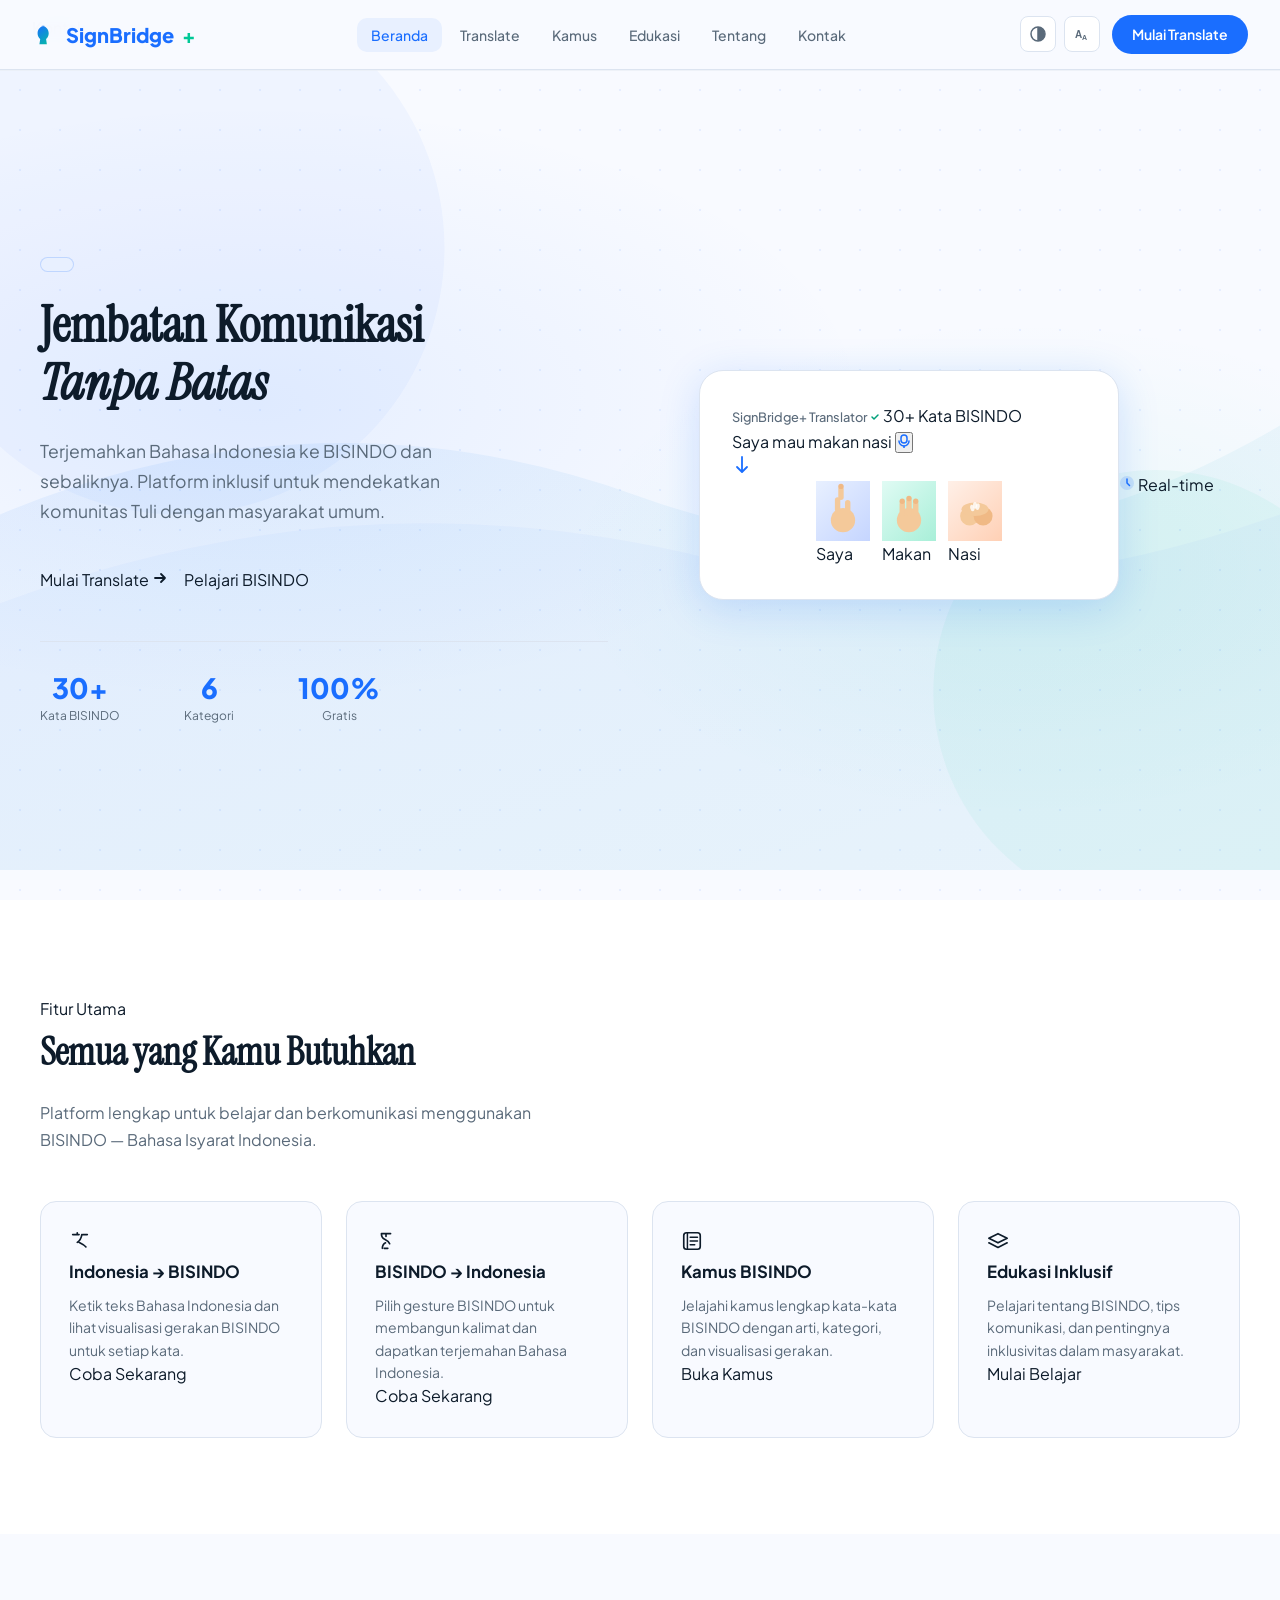
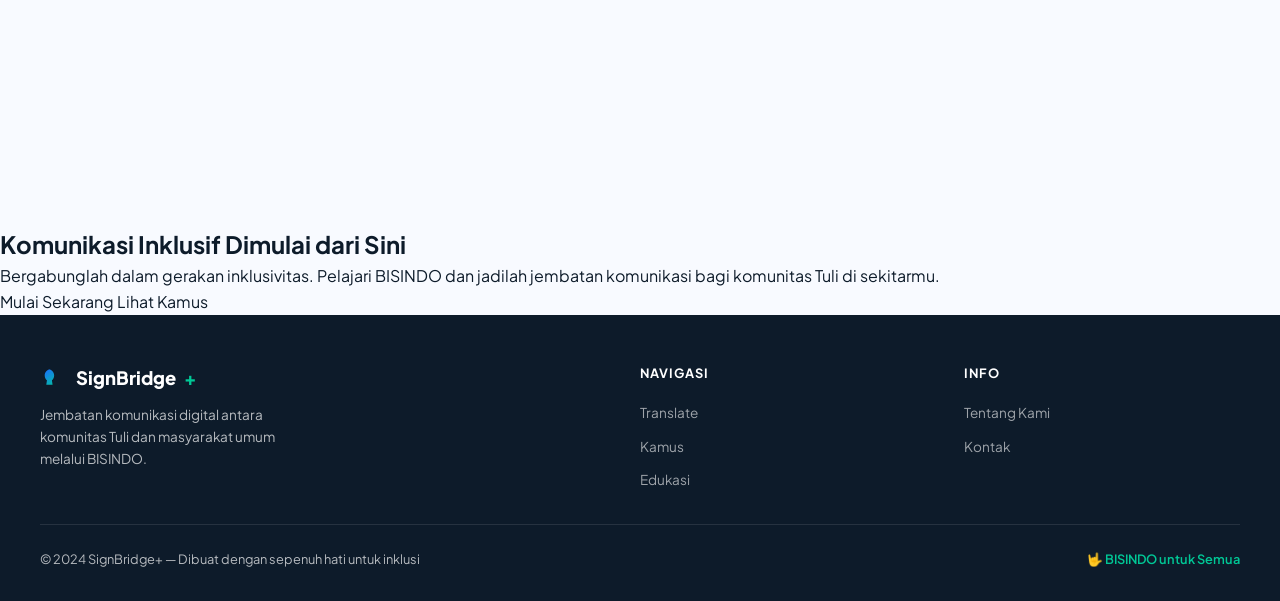
==== commit 41559310: "init" ====
--- a/index.html
+++ b/index.html
@@ -4,7 +4,7 @@
   <meta charset="UTF-8">
   <meta name="viewport" content="width=device-width, initial-scale=1.0">
   <title>SignBridge+ — Jembatan Komunikasi BISINDO</title>
-  <meta name="description" content="Platform penerjemah BISINDO ↔ Bahasa Indonesia. Jembatan komunikasi inklusif untuk teman tuli dan masyarakat umum.">
+  <meta name="description" content="Platform penerjemah BISINDO ↔ Bahasa Indonesia. Jembatan komunikasi inklusif untuk komunitas Tuli dan masyarakat umum.">
   <link rel="stylesheet" href="css/style.css">
   <link rel="stylesheet" href="css/home.css">
   <link rel="preconnect" href="https://fonts.googleapis.com">
@@ -80,7 +80,6 @@
         <div class="hero-content">
           <div class="hero-badge">
             <span class="badge-dot"></span>
-         
           </div>
           <h1 class="hero-title" id="hero-title">
             Jembatan Komunikasi<br>
@@ -88,7 +87,7 @@
           </h1>
           <p class="hero-subtitle">
             Terjemahkan Bahasa Indonesia ke BISINDO dan sebaliknya.
-            Platform inklusif untuk mendekatkan teman tuli dengan masyarakat umum.
+            Platform inklusif untuk mendekatkan komunitas Tuli dengan masyarakat umum.
           </p>
           <div class="hero-actions">
             <a href="translate.html" class="btn-hero-primary">
@@ -188,7 +187,7 @@
       </div>
     </section>
 
-    <!-- FITUR UTAMA (4 kartu bersih, tidak ada duplikasi) -->
+    <!-- FITUR UTAMA -->
     <section class="features-section" aria-labelledby="features-title">
       <div class="section-container">
         <div class="section-tag">Fitur Utama</div>
@@ -248,7 +247,7 @@
       <div class="cta-inner">
         <h2 class="cta-title">Komunikasi Inklusif Dimulai dari Sini</h2>
         <p class="cta-sub">
-          Bergabunglah dalam gerakan inklusivitas. Pelajari BISINDO dan jadilah jembatan komunikasi untuk teman tuli di sekitarmu.
+          Bergabunglah dalam gerakan inklusivitas. Pelajari BISINDO dan jadilah jembatan komunikasi bagi komunitas Tuli di sekitarmu.
         </p>
         <div class="cta-actions">
           <a href="translate.html" class="btn-cta-white">Mulai Sekarang</a>
@@ -270,7 +269,7 @@
             </svg>
             SignBridge<span style="color:var(--accent);">+</span>
           </div>
-          <p class="footer-desc">Jembatan komunikasi digital antara teman tuli dan masyarakat umum melalui BISINDO.</p>
+          <p class="footer-desc">Jembatan komunikasi digital antara komunitas Tuli dan masyarakat umum melalui BISINDO.</p>
         </div>
         <div class="footer-col">
           <h4>Navigasi</h4>
@@ -289,8 +288,8 @@
         </div>
       </div>
       <div class="footer-bottom">
-        <span>© 2024 SignBridge+ — Dibuat dengan <span class="footer-heart">❤</span> untuk inklusi</span>
-        <span>BISINDO untuk Semua</span>
+        <span>© 2024 SignBridge+ &mdash; Dibuat dengan sepenuh hati untuk inklusi</span>
+        <span style="color: var(--accent); font-weight: 600;">🤟 BISINDO untuk Semua</span>
       </div>
     </div>
   </footer>
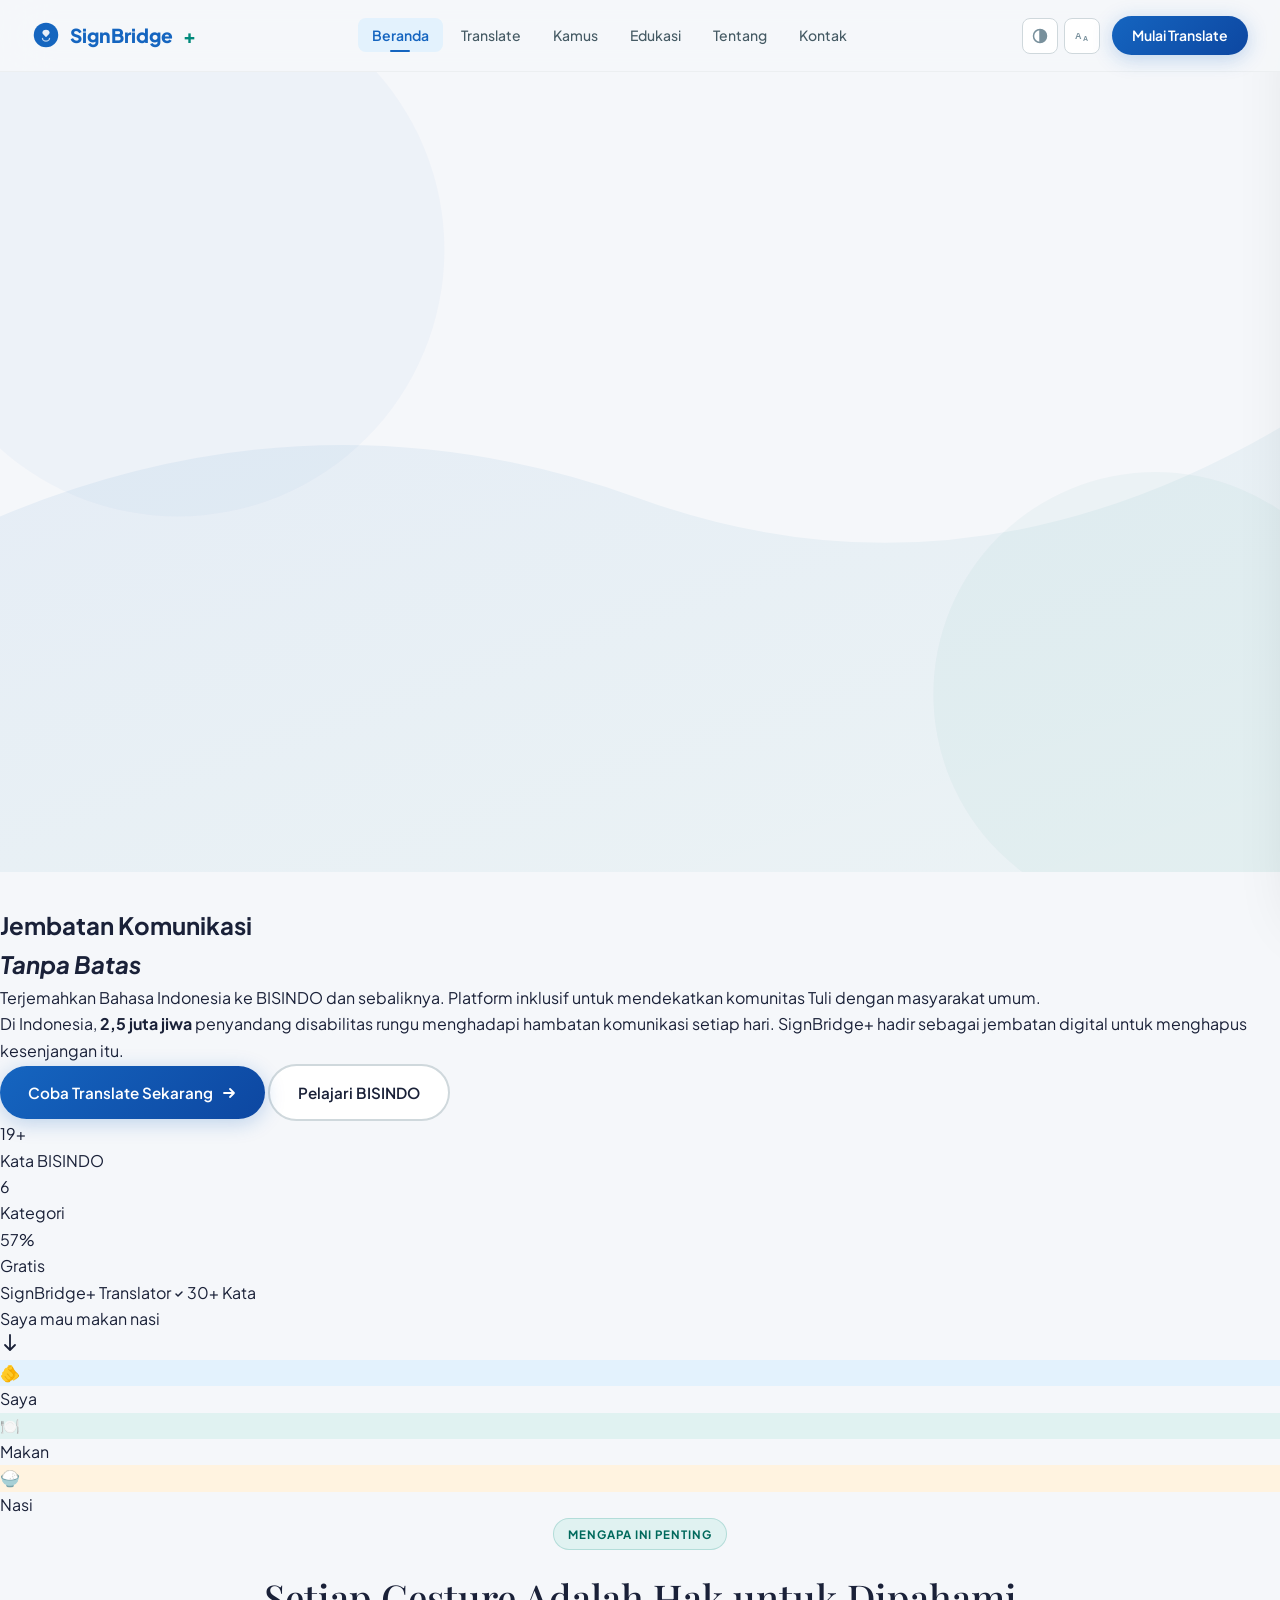
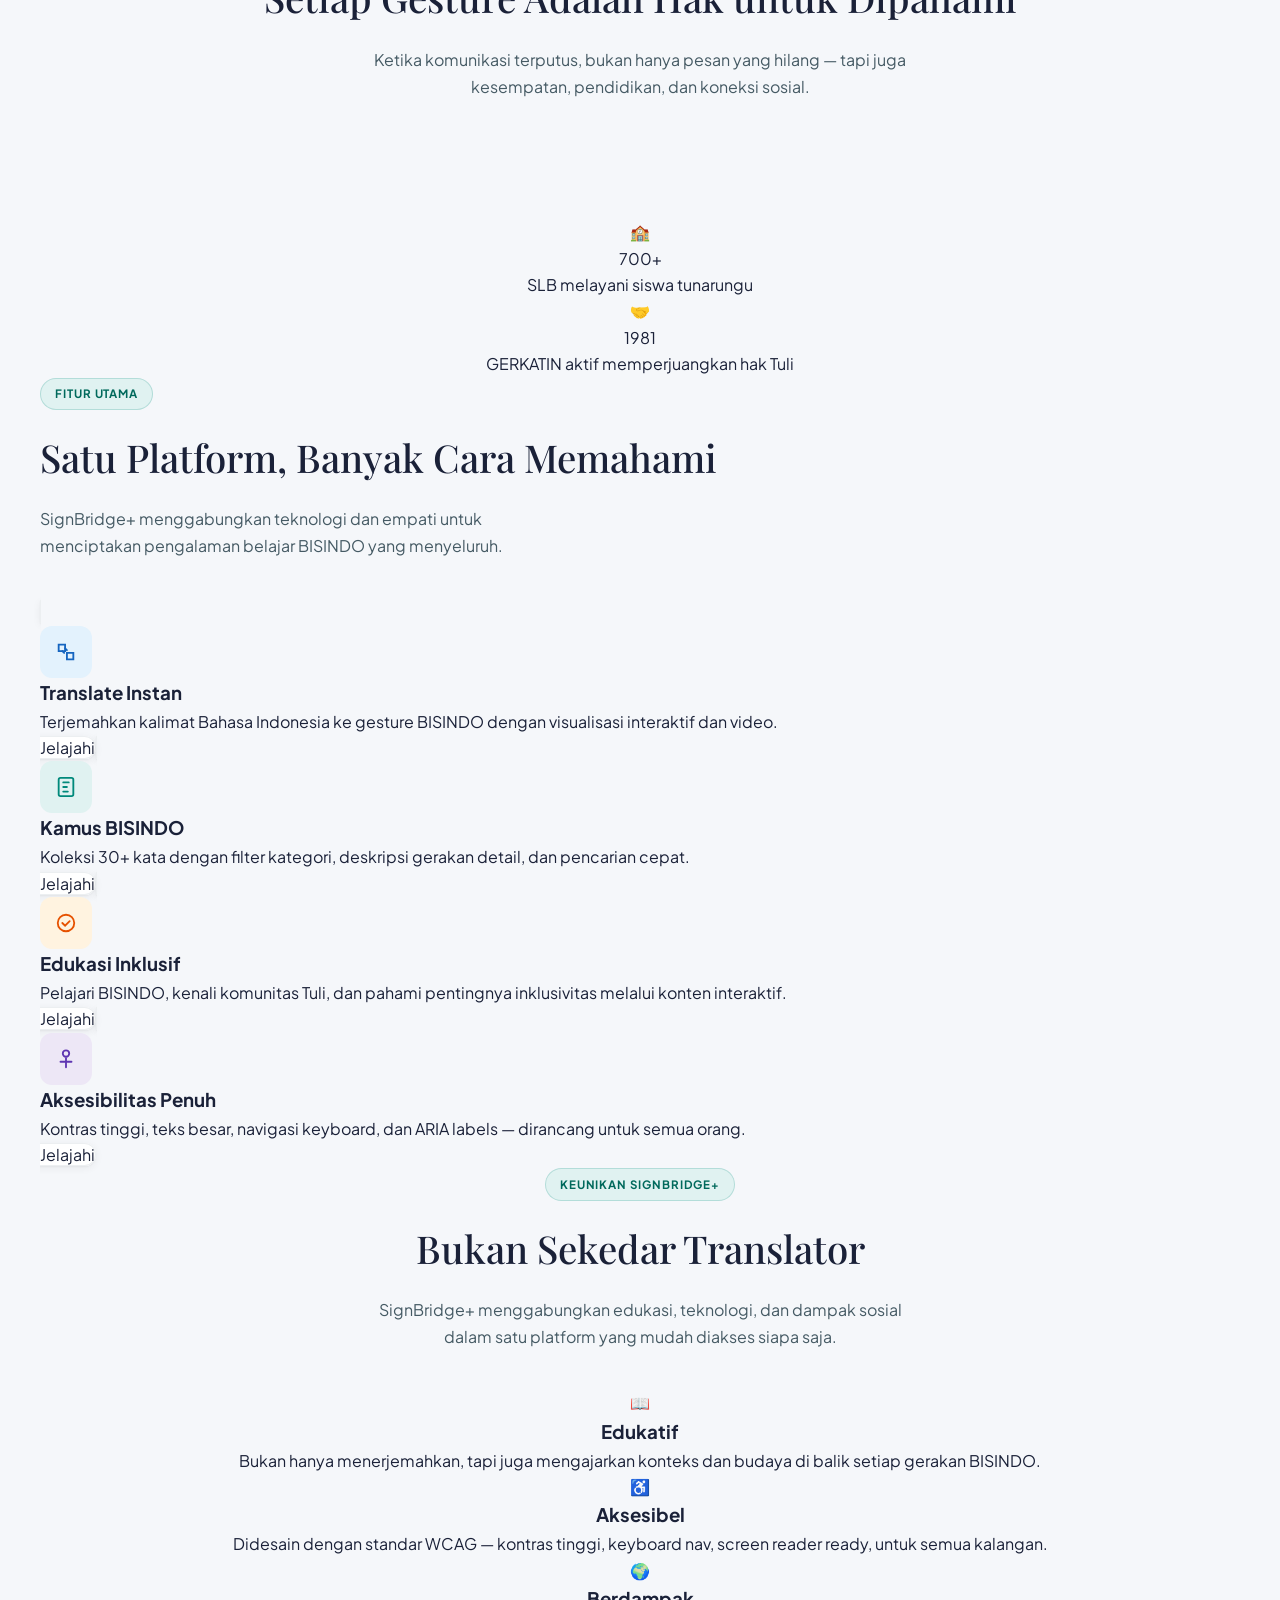
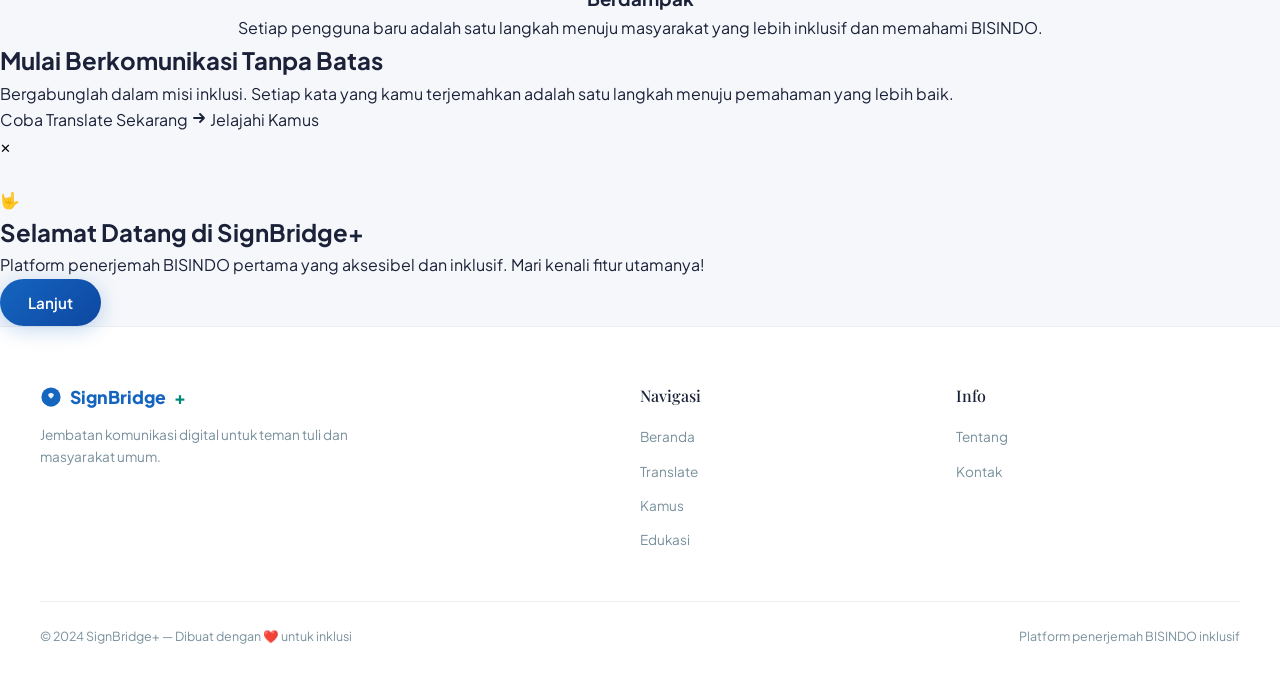
==== commit 7a59577a: "init" ====
--- a/index.html
+++ b/index.html
@@ -1,299 +1,593 @@
-<!DOCTYPE html>
+<!doctype html>
 <html lang="id">
-<head>
-  <meta charset="UTF-8">
-  <meta name="viewport" content="width=device-width, initial-scale=1.0">
-  <title>SignBridge+ — Jembatan Komunikasi BISINDO</title>
-  <meta name="description" content="Platform penerjemah BISINDO ↔ Bahasa Indonesia. Jembatan komunikasi inklusif untuk komunitas Tuli dan masyarakat umum.">
-  <link rel="stylesheet" href="css/style.css">
-  <link rel="stylesheet" href="css/home.css">
-  <link rel="preconnect" href="https://fonts.googleapis.com">
-  <link rel="preconnect" href="https://fonts.gstatic.com" crossorigin>
-  <link href="https://fonts.googleapis.com/css2?family=DM+Serif+Display:ital@0;1&family=Plus+Jakarta+Sans:wght@300;400;500;600;700;800&display=swap" rel="stylesheet">
-  <link rel="icon" href="data:image/svg+xml,<svg xmlns='http://www.w3.org/2000/svg' viewBox='0 0 100 100'><text y='.9em' font-size='90'>🤟</text></svg>">
-</head>
-<body data-page="home">
-
-  <nav class="navbar" role="navigation" aria-label="Menu utama">
-    <a href="index.html" class="nav-brand">
-      <svg width="26" height="26" viewBox="0 0 28 28" fill="none">
-        <path d="M14 4C9.58 4 6 7.58 6 12c0 2.5 1.1 4.74 2.85 6.27L8 24h8l-.85-5.73C16.9 16.74 18 14.5 18 12c0-4.42-3.58-8-8-8z" fill="url(#nb1)"/>
-        <defs><linearGradient id="nb1" x1="6" y1="4" x2="22" y2="26" gradientUnits="userSpaceOnUse"><stop stop-color="#1A6EFF"/><stop offset="1" stop-color="#00C896"/></linearGradient></defs>
-      </svg>
-      SignBridge<span class="brand-plus">+</span>
-    </a>
-    <ul class="nav-menu" role="list">
-      <li><a href="index.html" class="nav-link active" aria-current="page">Beranda</a></li>
-      <li><a href="translate.html" class="nav-link">Translate</a></li>
-      <li><a href="kamus.html" class="nav-link">Kamus</a></li>
-      <li><a href="edukasi.html" class="nav-link">Edukasi</a></li>
-      <li><a href="about.html" class="nav-link">Tentang</a></li>
-      <li><a href="contact.html" class="nav-link">Kontak</a></li>
-    </ul>
-    <div class="nav-actions">
-      <div class="accessibility-bar" role="group" aria-label="Aksesibilitas">
-        <button class="acc-btn" id="btn-contrast" title="Kontras Tinggi" aria-label="Toggle kontras tinggi">
-          <svg width="16" height="16" viewBox="0 0 16 16" fill="none"><circle cx="8" cy="8" r="7" stroke="currentColor" stroke-width="1.5"/><path d="M8 1v14" stroke="currentColor" stroke-width="1.5"/><path d="M8 1a7 7 0 0 1 0 14z" fill="currentColor"/></svg>
-        </button>
-        <button class="acc-btn" id="btn-large-text" title="Perbesar Teks" aria-label="Toggle ukuran teks">
-          <svg width="16" height="16" viewBox="0 0 16 16" fill="none"><text x="1" y="12" font-size="10" fill="currentColor" font-family="sans-serif" font-weight="700">A</text><text x="8" y="14" font-size="7" fill="currentColor" font-family="sans-serif" font-weight="700">A</text></svg>
-        </button>
-      </div>
-      <a href="translate.html" class="btn-nav-cta">Mulai Translate</a>
-    </div>
-    <button class="hamburger" aria-label="Buka menu" aria-expanded="false">
-      <span></span><span></span><span></span>
-    </button>
-  </nav>
-
-  <div class="mobile-nav-overlay" aria-hidden="true"></div>
-  <div class="mobile-menu" role="navigation" aria-label="Menu mobile">
-    <a href="index.html" class="nav-link active">Beranda</a>
-    <a href="translate.html" class="nav-link">Translate</a>
-    <a href="kamus.html" class="nav-link">Kamus</a>
-    <a href="edukasi.html" class="nav-link">Edukasi</a>
-    <a href="about.html" class="nav-link">Tentang</a>
-    <a href="contact.html" class="nav-link">Kontak</a>
-  </div>
-
-  <main>
-
-    <!-- HERO -->
-    <section class="hero" aria-labelledby="hero-title">
-      <div class="hero-bg" aria-hidden="true">
-        <svg class="wave-svg" viewBox="0 0 1440 900" preserveAspectRatio="xMidYMid slice" xmlns="http://www.w3.org/2000/svg">
+  <head>
+    <meta charset="UTF-8" />
+    <meta name="viewport" content="width=device-width, initial-scale=1.0" />
+    <title>SignBridge+ — Jembatan Komunikasi BISINDO</title>
+    <meta
+      name="description"
+      content="Platform penerjemah BISINDO ↔ Bahasa Indonesia. Jembatan komunikasi inklusif untuk komunitas Tuli dan masyarakat umum."
+    />
+    <link rel="stylesheet" href="css/style.css" />
+    <link rel="stylesheet" href="css/home.css" />
+    <link rel="stylesheet" href="css/pages.css" />
+    <link
+      rel="icon"
+      href="data:image/svg+xml,<svg xmlns='http://www.w3.org/2000/svg' viewBox='0 0 100 100'><text y='.9em' font-size='90'>🤟</text></svg>"
+    />
+  </head>
+  <body data-page="home">
+    <a href="#main-content" class="skip-link">Langsung ke konten utama</a>
+
+    <!-- NAVBAR -->
+    <nav class="navbar" role="navigation" aria-label="Menu utama">
+      <a href="index.html" class="nav-brand" aria-label="SignBridge+ Beranda">
+        <svg width="28" height="28" viewBox="0 0 32 32" fill="none">
+          <circle cx="16" cy="16" r="14" fill="url(#bg)" />
+          <path
+            d="M16 10c-2 0-3.5 1-4 2.5-.3.8 0 1.7.5 2.3l3 3.2c.3.3.7.3 1 0l3-3.2c.5-.6.8-1.5.5-2.3-.5-1.5-2-2.5-4-2.5z"
+            fill="white"
+            opacity="0.9"
+          />
+          <path
+            d="M12 20c0 1.5 1.8 3 4 3s4-1.5 4-3"
+            stroke="white"
+            stroke-width="1.5"
+            stroke-linecap="round"
+            opacity="0.7"
+          />
           <defs>
-            <linearGradient id="wg1" x1="0%" y1="0%" x2="100%" y2="100%">
-              <stop offset="0%" stop-color="#1A6EFF" stop-opacity="0.07"/>
-              <stop offset="100%" stop-color="#00C896" stop-opacity="0.04"/>
+            <linearGradient id="bg" x1="0" y1="0" x2="32" y2="32">
+              <stop stop-color="#1565C0" />
+              <stop offset="1" stop-color="#00897B" />
             </linearGradient>
           </defs>
-          <path d="M0 500 Q360 350 720 480 Q1080 610 1440 400 L1440 900 L0 900Z" fill="url(#wg1)"/>
-          <path d="M0 600 Q400 450 800 550 Q1100 620 1440 500 L1440 900 L0 900Z" fill="rgba(26,110,255,0.03)"/>
-          <circle cx="200" cy="200" r="300" fill="rgba(26,110,255,0.04)"/>
-          <circle cx="1300" cy="700" r="250" fill="rgba(0,200,150,0.05)"/>
         </svg>
-        <div class="hero-dots"></div>
+        SignBridge<span class="brand-plus">+</span>
+      </a>
+      <ul class="nav-menu" role="list">
+        <li>
+          <a href="index.html" class="nav-link active" aria-current="page"
+            >Beranda</a
+          >
+        </li>
+        <li><a href="translate.html" class="nav-link">Translate</a></li>
+        <li><a href="kamus.html" class="nav-link">Kamus</a></li>
+        <li><a href="edukasi.html" class="nav-link">Edukasi</a></li>
+        <li><a href="about.html" class="nav-link">Tentang</a></li>
+        <li><a href="contact.html" class="nav-link">Kontak</a></li>
+      </ul>
+      <div class="nav-actions">
+        <div class="accessibility-bar" role="group" aria-label="Aksesibilitas">
+          <button
+            class="acc-btn"
+            id="btn-contrast"
+            title="Kontras Tinggi"
+            aria-label="Toggle kontras tinggi"
+          >
+            <svg width="16" height="16" viewBox="0 0 16 16" fill="none">
+              <circle
+                cx="8"
+                cy="8"
+                r="6.5"
+                stroke="currentColor"
+                stroke-width="1.5"
+              />
+              <path d="M8 1.5v13" stroke="currentColor" stroke-width="1.5" />
+              <path d="M8 1.5a6.5 6.5 0 0 1 0 13z" fill="currentColor" />
+            </svg>
+          </button>
+          <button
+            class="acc-btn"
+            id="btn-large-text"
+            title="Perbesar Teks"
+            aria-label="Toggle ukuran teks besar"
+          >
+            <svg width="16" height="16" viewBox="0 0 16 16" fill="none">
+              <text
+                x="1"
+                y="11"
+                font-size="9"
+                fill="currentColor"
+                font-family="sans-serif"
+                font-weight="700"
+              >
+                A
+              </text>
+              <text
+                x="9"
+                y="13"
+                font-size="7"
+                fill="currentColor"
+                font-family="sans-serif"
+                font-weight="700"
+              >
+                A
+              </text>
+            </svg>
+          </button>
+        </div>
+        <a href="translate.html" class="btn-nav-cta">Mulai Translate</a>
       </div>
-
-      <div class="hero-container">
-        <div class="hero-content">
-          <div class="hero-badge">
-            <span class="badge-dot"></span>
-          </div>
-          <h1 class="hero-title" id="hero-title">
-            Jembatan Komunikasi<br>
-            <em class="hero-italic">Tanpa Batas</em>
-          </h1>
-          <p class="hero-subtitle">
-            Terjemahkan Bahasa Indonesia ke BISINDO dan sebaliknya.
-            Platform inklusif untuk mendekatkan komunitas Tuli dengan masyarakat umum.
+      <button class="hamburger" aria-label="Buka menu" aria-expanded="false">
+        <span></span><span></span><span></span>
+      </button>
+    </nav>
+    <div class="mobile-nav-overlay" aria-hidden="true"></div>
+    <div class="mobile-menu" role="navigation" aria-label="Menu mobile">
+      <a href="index.html" class="nav-link active">Beranda</a>
+      <a href="translate.html" class="nav-link">Translate</a>
+      <a href="kamus.html" class="nav-link">Kamus</a>
+      <a href="edukasi.html" class="nav-link">Edukasi</a>
+      <a href="about.html" class="nav-link">Tentang</a>
+      <a href="contact.html" class="nav-link">Kontak</a>
+    </div>
+
+    <main id="main-content">
+      <!-- HERO -->
+      <section class="hero" aria-labelledby="hero-title">
+        <div class="hero-bg" aria-hidden="true">
+          <svg
+            class="wave-svg"
+            viewBox="0 0 1440 900"
+            preserveAspectRatio="xMidYMid slice"
+          >
+            <defs>
+              <linearGradient id="hg1" x1="0%" y1="0%" x2="100%" y2="100%">
+                <stop offset="0%" stop-color="#1565C0" stop-opacity="0.07" />
+                <stop offset="100%" stop-color="#00897B" stop-opacity="0.04" />
+              </linearGradient>
+            </defs>
+            <path
+              d="M0 500 Q360 350 720 480 Q1080 610 1440 400 L1440 900 L0 900Z"
+              fill="url(#hg1)"
+            />
+            <circle cx="200" cy="200" r="300" fill="rgba(21,101,192,0.03)" />
+            <circle cx="1300" cy="700" r="250" fill="rgba(0,137,123,0.04)" />
+          </svg>
+          <div class="hero-dots"></div>
+        </div>
+
+        <div class="hero-container">
+          <div class="hero-content">
+            <div class="hero-badge reveal">
+              <span class="badge-dot"></span>
+              Platform BISINDO Inklusif
+            </div>
+            <h1 class="hero-title reveal reveal-delay-1" id="hero-title">
+              Jembatan Komunikasi<br />
+              <em class="hero-italic">Tanpa Batas</em>
+            </h1>
+            <p class="hero-subtitle reveal reveal-delay-2">
+              Terjemahkan Bahasa Indonesia ke BISINDO dan sebaliknya. Platform
+              inklusif untuk mendekatkan komunitas Tuli dengan masyarakat umum.
+            </p>
+            <p class="hero-impact-quote reveal reveal-delay-2">
+              Di Indonesia, <strong>2,5 juta jiwa</strong> penyandang
+              disabilitas rungu menghadapi hambatan komunikasi setiap hari.
+              SignBridge+ hadir sebagai jembatan digital untuk menghapus
+              kesenjangan itu.
+            </p>
+            <div class="hero-actions reveal reveal-delay-3">
+              <a href="translate.html" class="sb-btn-primary">
+                Coba Translate Sekarang
+                <svg width="16" height="16" viewBox="0 0 16 16" fill="none">
+                  <path
+                    d="M3 8h10M9 4l4 4-4 4"
+                    stroke="currentColor"
+                    stroke-width="1.8"
+                    stroke-linecap="round"
+                    stroke-linejoin="round"
+                  />
+                </svg>
+              </a>
+              <a href="edukasi.html" class="sb-btn-secondary"
+                >Pelajari BISINDO</a
+              >
+            </div>
+            <div
+              class="hero-stats reveal reveal-delay-4"
+              role="group"
+              aria-label="Statistik platform"
+            >
+              <div class="stat-item">
+                <div class="stat-num" data-target="30" data-suffix="+">0+</div>
+                <div class="stat-label">Kata BISINDO</div>
+              </div>
+              <div class="stat-divider"></div>
+              <div class="stat-item">
+                <div class="stat-num" data-target="6" data-suffix="">0</div>
+                <div class="stat-label">Kategori</div>
+              </div>
+              <div class="stat-divider"></div>
+              <div class="stat-item">
+                <div class="stat-num" data-target="100" data-suffix="%">0%</div>
+                <div class="stat-label">Gratis</div>
+              </div>
+            </div>
+          </div>
+
+          <div class="hero-visual reveal" aria-hidden="true">
+            <div class="hero-card-demo">
+              <div class="demo-topbar">
+                <div class="demo-dots">
+                  <span class="ddot red"></span><span class="ddot yellow"></span
+                  ><span class="ddot green"></span>
+                </div>
+                <span class="demo-title-bar">SignBridge+ Translator</span>
+                <span class="demo-badge-small">
+                  <svg width="10" height="10" viewBox="0 0 10 10" fill="none">
+                    <path
+                      d="M2 5l2 2 4-4"
+                      stroke="currentColor"
+                      stroke-width="1.5"
+                      stroke-linecap="round"
+                      stroke-linejoin="round"
+                    />
+                  </svg>
+                  30+ Kata
+                </span>
+              </div>
+              <div class="demo-input-area">
+                <span>Saya mau makan nasi</span>
+              </div>
+              <div class="demo-arrow-row">
+                <svg width="20" height="20" viewBox="0 0 20 20" fill="none">
+                  <path
+                    d="M10 3v14M5 13l5 5 5-5"
+                    stroke="currentColor"
+                    stroke-width="1.8"
+                    stroke-linecap="round"
+                    stroke-linejoin="round"
+                  />
+                </svg>
+              </div>
+              <div class="demo-gesture-row">
+                <div class="demo-g-card active">
+                  <div
+                    class="demo-g-photo"
+                    style="background: var(--primary-light)"
+                  >
+                    🫵
+                  </div>
+                  <span class="demo-g-label">Saya</span>
+                </div>
+                <div class="demo-g-card">
+                  <div
+                    class="demo-g-photo"
+                    style="background: var(--accent-light)"
+                  >
+                    🍽️
+                  </div>
+                  <span class="demo-g-label">Makan</span>
+                </div>
+                <div class="demo-g-card">
+                  <div
+                    class="demo-g-photo"
+                    style="background: var(--warm-light)"
+                  >
+                    🍚
+                  </div>
+                  <span class="demo-g-label">Nasi</span>
+                </div>
+              </div>
+            </div>
+          </div>
+        </div>
+      </section>
+
+      <!-- IMPACT / STORYTELLING -->
+      <section class="impact-section" aria-labelledby="impact-title">
+        <div class="sb-container" style="text-align: center">
+          <span class="section-tag reveal">Mengapa Ini Penting</span>
+          <h2 class="section-title reveal reveal-delay-1" id="impact-title">
+            Setiap Gesture Adalah Hak untuk Dipahami
+          </h2>
+          <p
+            class="section-subtitle reveal reveal-delay-2"
+            style="margin: 0 auto 2.5rem"
+          >
+            Ketika komunikasi terputus, bukan hanya pesan yang hilang — tapi
+            juga kesempatan, pendidikan, dan koneksi sosial.
           </p>
-          <div class="hero-actions">
-            <a href="translate.html" class="btn-hero-primary">
-              Mulai Translate
-              <svg width="16" height="16" viewBox="0 0 16 16" fill="none"><path d="M3 8h10M9 4l4 4-4 4" stroke="currentColor" stroke-width="1.8" stroke-linecap="round" stroke-linejoin="round"/></svg>
+          <div class="impact-grid">
+            <div class="impact-card reveal">
+              <span class="impact-icon" aria-hidden="true">👥</span>
+              <div class="impact-num">2,5 Juta</div>
+              <div class="impact-label">
+                penyandang disabilitas rungu di Indonesia
+              </div>
+            </div>
+            <div class="impact-card reveal reveal-delay-1">
+              <span class="impact-icon" aria-hidden="true">🏫</span>
+              <div class="impact-num">700+</div>
+              <div class="impact-label">SLB melayani siswa tunarungu</div>
+            </div>
+            <div class="impact-card reveal reveal-delay-2">
+              <span class="impact-icon" aria-hidden="true">🤝</span>
+              <div class="impact-num">1981</div>
+              <div class="impact-label">
+                GERKATIN aktif memperjuangkan hak Tuli
+              </div>
+            </div>
+          </div>
+        </div>
+      </section>
+
+      <!-- FEATURES -->
+      <section class="features-section" aria-labelledby="features-title">
+        <div class="sb-container">
+          <span class="section-tag reveal">Fitur Utama</span>
+          <h2 class="section-title reveal reveal-delay-1" id="features-title">
+            Satu Platform, Banyak Cara Memahami
+          </h2>
+          <p class="section-subtitle reveal reveal-delay-2">
+            SignBridge+ menggabungkan teknologi dan empati untuk menciptakan
+            pengalaman belajar BISINDO yang menyeluruh.
+          </p>
+          <div class="features-grid">
+            <a href="translate.html" class="sb-card feature-card reveal">
+              <div class="sb-icon-box sb-icon-blue" aria-hidden="true">
+                <svg
+                  viewBox="0 0 24 24"
+                  width="22"
+                  height="22"
+                  fill="none"
+                  stroke="currentColor"
+                  stroke-width="2"
+                  stroke-linecap="round"
+                >
+                  <path d="M4 4h7v7H4zM13 13h7v7h-7z" />
+                  <path d="M11 8l2 2M8 11l2 2" />
+                </svg>
+              </div>
+              <h3>Translate Instan</h3>
+              <p>
+                Terjemahkan kalimat Bahasa Indonesia ke gesture BISINDO dengan
+                visualisasi interaktif dan video.
+              </p>
+              <span class="fc-link">Jelajahi</span>
             </a>
-            <a href="edukasi.html" class="btn-hero-secondary">Pelajari BISINDO</a>
-          </div>
-          <div class="hero-stats" role="group" aria-label="Statistik platform">
-            <div class="stat-item">
-              <div class="stat-num" data-target="30" data-suffix="+">0+</div>
-              <div class="stat-label">Kata BISINDO</div>
-            </div>
-            <div class="stat-divider"></div>
-            <div class="stat-item">
-              <div class="stat-num" data-target="6" data-suffix="">0</div>
-              <div class="stat-label">Kategori</div>
-            </div>
-            <div class="stat-divider"></div>
-            <div class="stat-item">
-              <div class="stat-num" data-target="100" data-suffix="%">0%</div>
-              <div class="stat-label">Gratis</div>
-            </div>
-          </div>
-        </div>
-
-        <div class="hero-visual" aria-hidden="true">
-          <div class="hero-card-demo">
-            <div class="demo-topbar">
-              <div class="demo-dots">
-                <span class="ddot red"></span>
-                <span class="ddot yellow"></span>
-                <span class="ddot green"></span>
-              </div>
-              <span class="demo-title-bar">SignBridge+ Translator</span>
-              <span class="demo-badge-small">
-                <svg width="10" height="10" viewBox="0 0 10 10" fill="none"><path d="M2 5l2 2 4-4" stroke="#00A07A" stroke-width="1.5" stroke-linecap="round" stroke-linejoin="round"/></svg>
-                30+ Kata BISINDO
-              </span>
-            </div>
-            <div class="demo-input-area">
-              <span class="demo-input-text">Saya mau makan nasi</span>
-              <button class="demo-mic-btn" aria-hidden="true">
-                <svg width="14" height="14" viewBox="0 0 14 14" fill="none"><rect x="4" y="1" width="6" height="8" rx="3" stroke="#1A6EFF" stroke-width="1.5"/><path d="M2 7a5 5 0 0 0 10 0" stroke="#1A6EFF" stroke-width="1.5" stroke-linecap="round"/><line x1="7" y1="12" x2="7" y2="14" stroke="#1A6EFF" stroke-width="1.5" stroke-linecap="round"/></svg>
-              </button>
-            </div>
-            <div class="demo-arrow-row">
-              <svg width="20" height="20" viewBox="0 0 20 20" fill="none"><path d="M10 3v14M5 13l5 5 5-5" stroke="#1A6EFF" stroke-width="1.8" stroke-linecap="round" stroke-linejoin="round"/></svg>
-            </div>
-            <div class="demo-gesture-row">
-              <div class="demo-g-card active">
-                <div class="demo-g-photo" style="background:linear-gradient(135deg,#e8f0ff,#c5d5ff);">
-                  <svg viewBox="0 0 80 80" width="54" height="54" xmlns="http://www.w3.org/2000/svg">
-                    <ellipse cx="40" cy="58" rx="18" ry="18" fill="#f4c99a"/>
-                    <rect x="33" y="8" width="8" height="20" rx="4" fill="#f4c99a"/>
-                    <ellipse cx="37" cy="8" rx="4" ry="4" fill="#f0b985"/>
-                    <rect x="28" y="24" width="8" height="22" rx="4" fill="#f4c99a"/>
-                    <rect x="43" y="28" width="8" height="20" rx="4" fill="#f4c99a"/>
-                  </svg>
-                </div>
-                <span class="demo-g-label">Saya</span>
-              </div>
-              <div class="demo-g-card">
-                <div class="demo-g-photo" style="background:linear-gradient(135deg,#e0fbf4,#a8efd8);">
-                  <svg viewBox="0 0 80 80" width="54" height="54" xmlns="http://www.w3.org/2000/svg">
-                    <ellipse cx="40" cy="58" rx="18" ry="18" fill="#f4c99a"/>
-                    <rect x="26" y="30" width="8" height="22" rx="4" fill="#f4c99a"/>
-                    <rect x="36" y="26" width="8" height="26" rx="4" fill="#f4c99a"/>
-                    <rect x="46" y="30" width="8" height="22" rx="4" fill="#f4c99a"/>
-                    <ellipse cx="30" cy="30" rx="4" ry="4" fill="#f0b985"/>
-                    <ellipse cx="40" cy="26" rx="4" ry="4" fill="#f0b985"/>
-                    <ellipse cx="50" cy="30" rx="4" ry="4" fill="#f0b985"/>
-                  </svg>
-                </div>
-                <span class="demo-g-label">Makan</span>
-              </div>
-              <div class="demo-g-card">
-                <div class="demo-g-photo" style="background:linear-gradient(135deg,#fff0e8,#ffd0b5);">
-                  <svg viewBox="0 0 80 80" width="54" height="54" xmlns="http://www.w3.org/2000/svg">
-                    <ellipse cx="32" cy="52" rx="14" ry="14" fill="#f4c99a"/>
-                    <ellipse cx="52" cy="52" rx="14" ry="14" fill="#f0b985"/>
-                    <ellipse cx="40" cy="42" rx="20" ry="10" fill="#f4c99a"/>
-                    <ellipse cx="36" cy="40" rx="3" ry="5" fill="white" opacity="0.8" transform="rotate(-15 36 40)"/>
-                    <ellipse cx="44" cy="38" rx="3" ry="5" fill="white" opacity="0.8" transform="rotate(10 44 38)"/>
-                    <ellipse cx="40" cy="36" rx="3" ry="5" fill="white" opacity="0.8"/>
-                  </svg>
-                </div>
-                <span class="demo-g-label">Nasi</span>
-              </div>
-            </div>
-          </div>
-          <div class="float-card float-card-2">
-            <svg width="16" height="16" viewBox="0 0 16 16" fill="none"><circle cx="8" cy="8" r="7" fill="#1A6EFF" opacity="0.15"/><path d="M8 4v4l2.5 2.5" stroke="#1A6EFF" stroke-width="1.5" stroke-linecap="round"/></svg>
-            <span>Real-time</span>
-          </div>
-        </div>
-      </div>
-    </section>
-
-    <!-- FITUR UTAMA -->
-    <section class="features-section" aria-labelledby="features-title">
-      <div class="section-container">
-        <div class="section-tag">Fitur Utama</div>
-        <h2 class="section-title" id="features-title">Semua yang Kamu Butuhkan</h2>
-        <p class="section-subtitle">
-          Platform lengkap untuk belajar dan berkomunikasi menggunakan BISINDO — Bahasa Isyarat Indonesia.
-        </p>
-        <div class="features-grid" role="list">
-
-          <article class="feature-card fc-blue" role="listitem" onclick="location.href='translate.html'">
-            <div class="fc-icon">
-              <svg width="22" height="22" viewBox="0 0 24 24" fill="none"><path d="M4 5h7M9 3v2M15 5h5M14 5c-.5 3.5-2 6.5-5 8.5M11 13.5c2 1 5.5 2.5 7.5 5" stroke="currentColor" stroke-width="1.8" stroke-linecap="round" stroke-linejoin="round"/></svg>
-            </div>
-            <h3>Indonesia → BISINDO</h3>
-            <p>Ketik teks Bahasa Indonesia dan lihat visualisasi gerakan BISINDO untuk setiap kata.</p>
-            <span class="fc-link">Coba Sekarang</span>
-          </article>
-
-          <article class="feature-card fc-green" role="listitem" onclick="location.href='translate.html'">
-            <div class="fc-icon">
-              <svg width="22" height="22" viewBox="0 0 24 24" fill="none"><path d="M7 4c0 3 1.5 5 3.5 6S15 12 16 15M7 4h10M12 4v3M10 20h4M8 20c0-3 1.5-5 3.5-6" stroke="currentColor" stroke-width="1.8" stroke-linecap="round"/></svg>
-            </div>
-            <h3>BISINDO → Indonesia</h3>
-            <p>Pilih gesture BISINDO untuk membangun kalimat dan dapatkan terjemahan Bahasa Indonesia.</p>
-            <span class="fc-link">Coba Sekarang</span>
-          </article>
-
-          <article class="feature-card fc-orange" role="listitem" onclick="location.href='kamus.html'">
-            <div class="fc-icon">
-              <svg width="22" height="22" viewBox="0 0 24 24" fill="none"><rect x="3" y="3" width="18" height="18" rx="3" stroke="currentColor" stroke-width="1.8"/><path d="M7 3v18M10 8h8M10 12h8M10 16h5" stroke="currentColor" stroke-width="1.6" stroke-linecap="round"/></svg>
-            </div>
-            <h3>Kamus BISINDO</h3>
-            <p>Jelajahi kamus lengkap kata-kata BISINDO dengan arti, kategori, dan visualisasi gerakan.</p>
-            <span class="fc-link">Buka Kamus</span>
-          </article>
-
-          <article class="feature-card fc-purple" role="listitem" onclick="location.href='edukasi.html'">
-            <div class="fc-icon">
-              <svg width="22" height="22" viewBox="0 0 24 24" fill="none"><path d="M12 4L2 9l10 5 10-5-10-5z" stroke="currentColor" stroke-width="1.8" stroke-linejoin="round"/><path d="M2 14l10 5 10-5" stroke="currentColor" stroke-width="1.8" stroke-linecap="round" stroke-linejoin="round"/></svg>
-            </div>
-            <h3>Edukasi Inklusif</h3>
-            <p>Pelajari tentang BISINDO, tips komunikasi, dan pentingnya inklusivitas dalam masyarakat.</p>
-            <span class="fc-link">Mulai Belajar</span>
-          </article>
-
-        </div>
-      </div>
-    </section>
-
-    <!-- CTA -->
-    <section class="cta-section">
-      <div class="cta-waves" aria-hidden="true">
-        <svg viewBox="0 0 1440 320" preserveAspectRatio="none" xmlns="http://www.w3.org/2000/svg">
-          <path d="M0 100 Q360 200 720 100 Q1080 0 1440 100 L1440 320 L0 320Z" fill="rgba(255,255,255,0.04)"/>
-        </svg>
-      </div>
-      <div class="cta-inner">
-        <h2 class="cta-title">Komunikasi Inklusif Dimulai dari Sini</h2>
-        <p class="cta-sub">
-          Bergabunglah dalam gerakan inklusivitas. Pelajari BISINDO dan jadilah jembatan komunikasi bagi komunitas Tuli di sekitarmu.
-        </p>
-        <div class="cta-actions">
-          <a href="translate.html" class="btn-cta-white">Mulai Sekarang</a>
-          <a href="kamus.html" class="btn-cta-outline">Lihat Kamus</a>
-        </div>
-      </div>
-    </section>
-
-  </main>
-
-  <footer role="contentinfo">
-    <div class="footer-container">
-      <div class="footer-top">
-        <div>
-          <div class="footer-brand">
-            <svg width="22" height="22" viewBox="0 0 28 28" fill="none" style="margin-right:6px">
-              <path d="M14 4C9.58 4 6 7.58 6 12c0 2.5 1.1 4.74 2.85 6.27L8 24h8l-.85-5.73C16.9 16.74 18 14.5 18 12c0-4.42-3.58-8-8-8z" fill="url(#fg1)"/>
-              <defs><linearGradient id="fg1" x1="6" y1="4" x2="22" y2="26" gradientUnits="userSpaceOnUse"><stop stop-color="#1A6EFF"/><stop offset="1" stop-color="#00C896"/></linearGradient></defs>
-            </svg>
-            SignBridge<span style="color:var(--accent);">+</span>
-          </div>
-          <p class="footer-desc">Jembatan komunikasi digital antara komunitas Tuli dan masyarakat umum melalui BISINDO.</p>
-        </div>
-        <div class="footer-col">
-          <h4>Navigasi</h4>
-          <ul>
-            <li><a href="translate.html">Translate</a></li>
-            <li><a href="kamus.html">Kamus</a></li>
-            <li><a href="edukasi.html">Edukasi</a></li>
-          </ul>
-        </div>
-        <div class="footer-col">
-          <h4>Info</h4>
-          <ul>
-            <li><a href="about.html">Tentang Kami</a></li>
-            <li><a href="contact.html">Kontak</a></li>
-          </ul>
-        </div>
-      </div>
-      <div class="footer-bottom">
-        <span>© 2024 SignBridge+ &mdash; Dibuat dengan sepenuh hati untuk inklusi</span>
-        <span style="color: var(--accent); font-weight: 600;">🤟 BISINDO untuk Semua</span>
+            <a
+              href="kamus.html"
+              class="sb-card feature-card reveal reveal-delay-1"
+            >
+              <div class="sb-icon-box sb-icon-teal" aria-hidden="true">
+                <svg
+                  viewBox="0 0 24 24"
+                  width="22"
+                  height="22"
+                  fill="none"
+                  stroke="currentColor"
+                  stroke-width="2"
+                  stroke-linecap="round"
+                >
+                  <rect x="4" y="2" width="16" height="20" rx="2" />
+                  <path d="M9 7h6M9 12h4M9 17h5" />
+                </svg>
+              </div>
+              <h3>Kamus BISINDO</h3>
+              <p>
+                Koleksi 30+ kata dengan filter kategori, deskripsi gerakan
+                detail, dan pencarian cepat.
+              </p>
+              <span class="fc-link">Jelajahi</span>
+            </a>
+            <a
+              href="edukasi.html"
+              class="sb-card feature-card reveal reveal-delay-2"
+            >
+              <div class="sb-icon-box sb-icon-warm" aria-hidden="true">
+                <svg
+                  viewBox="0 0 24 24"
+                  width="22"
+                  height="22"
+                  fill="none"
+                  stroke="currentColor"
+                  stroke-width="2"
+                  stroke-linecap="round"
+                >
+                  <circle cx="12" cy="12" r="9" />
+                  <path d="M8 12l3 3 5-5" />
+                </svg>
+              </div>
+              <h3>Edukasi Inklusif</h3>
+              <p>
+                Pelajari BISINDO, kenali komunitas Tuli, dan pahami pentingnya
+                inklusivitas melalui konten interaktif.
+              </p>
+              <span class="fc-link">Jelajahi</span>
+            </a>
+            <a
+              href="about.html"
+              class="sb-card feature-card reveal reveal-delay-3"
+            >
+              <div class="sb-icon-box sb-icon-purple" aria-hidden="true">
+                <svg
+                  viewBox="0 0 24 24"
+                  width="22"
+                  height="22"
+                  fill="none"
+                  stroke="currentColor"
+                  stroke-width="2"
+                  stroke-linecap="round"
+                >
+                  <circle cx="12" cy="6" r="3.5" />
+                  <path d="M12 11v10M6 15h12" />
+                </svg>
+              </div>
+              <h3>Aksesibilitas Penuh</h3>
+              <p>
+                Kontras tinggi, teks besar, navigasi keyboard, dan ARIA labels —
+                dirancang untuk semua orang.
+              </p>
+              <span class="fc-link">Jelajahi</span>
+            </a>
+          </div>
+        </div>
+      </section>
+
+      <!-- VALUE PROPOSITION -->
+      <section
+        class="value-section"
+        aria-labelledby="value-title"
+        style="background: var(--bg)"
+      >
+        <div class="sb-container" style="text-align: center">
+          <span class="section-tag reveal">Keunikan SignBridge+</span>
+          <h2 class="section-title reveal reveal-delay-1" id="value-title">
+            Bukan Sekedar Translator
+          </h2>
+          <p
+            class="section-subtitle reveal reveal-delay-2"
+            style="margin: 0 auto 2.5rem"
+          >
+            SignBridge+ menggabungkan edukasi, teknologi, dan dampak sosial
+            dalam satu platform yang mudah diakses siapa saja.
+          </p>
+          <div class="value-grid">
+            <div class="value-card reveal">
+              <span class="value-icon" aria-hidden="true">📖</span>
+              <h3>Edukatif</h3>
+              <p>
+                Bukan hanya menerjemahkan, tapi juga mengajarkan konteks dan
+                budaya di balik setiap gerakan BISINDO.
+              </p>
+            </div>
+            <div class="value-card reveal reveal-delay-1">
+              <span class="value-icon" aria-hidden="true">♿</span>
+              <h3>Aksesibel</h3>
+              <p>
+                Didesain dengan standar WCAG — kontras tinggi, keyboard nav,
+                screen reader ready, untuk semua kalangan.
+              </p>
+            </div>
+            <div class="value-card reveal reveal-delay-2">
+              <span class="value-icon" aria-hidden="true">🌍</span>
+              <h3>Berdampak</h3>
+              <p>
+                Setiap pengguna baru adalah satu langkah menuju masyarakat yang
+                lebih inklusif dan memahami BISINDO.
+              </p>
+            </div>
+          </div>
+        </div>
+      </section>
+
+      <!-- CTA -->
+      <section class="cta-section" aria-labelledby="cta-title">
+        <div class="cta-inner reveal">
+          <h2 class="cta-title" id="cta-title">
+            Mulai Berkomunikasi Tanpa Batas
+          </h2>
+          <p class="cta-subtitle">
+            Bergabunglah dalam misi inklusi. Setiap kata yang kamu terjemahkan
+            adalah satu langkah menuju pemahaman yang lebih baik.
+          </p>
+          <div class="cta-actions">
+            <a href="translate.html" class="btn-cta-primary">
+              Coba Translate Sekarang
+              <svg width="16" height="16" viewBox="0 0 16 16" fill="none">
+                <path
+                  d="M3 8h10M9 4l4 4-4 4"
+                  stroke="currentColor"
+                  stroke-width="1.8"
+                  stroke-linecap="round"
+                  stroke-linejoin="round"
+                />
+              </svg>
+            </a>
+            <a href="kamus.html" class="btn-cta-outline">Jelajahi Kamus</a>
+          </div>
+        </div>
+      </section>
+    </main>
+
+    <!-- ONBOARDING MODAL -->
+    <div
+      class="onboarding-overlay"
+      id="onboarding-overlay"
+      role="dialog"
+      aria-modal="true"
+      aria-label="Panduan pengguna baru"
+    >
+      <div class="onboarding-modal">
+        <button
+          class="onboarding-close"
+          id="onboarding-close"
+          aria-label="Tutup"
+        >
+          ✕
+        </button>
+        <div class="onboarding-dots"></div>
+        <div class="onboarding-content">
+          <span class="onboarding-icon" id="onboarding-icon">🤟</span>
+          <h2 class="onboarding-title" id="onboarding-title"></h2>
+          <p class="onboarding-desc" id="onboarding-desc"></p>
+        </div>
+        <div class="onboarding-actions">
+          <button
+            class="sb-btn-secondary"
+            id="onboarding-prev"
+            style="display: none"
+          >
+            Kembali
+          </button>
+          <button class="sb-btn-primary" id="onboarding-next">Lanjut</button>
+        </div>
       </div>
     </div>
-  </footer>
-
-  <script src="js/script.js"></script>
-</body>
-</html>+
+    <!-- FOOTER -->
+    <footer role="contentinfo">
+      <div class="footer-container">
+        <div class="footer-top">
+          <div>
+            <div class="footer-brand">
+              <svg width="22" height="22" viewBox="0 0 32 32" fill="none">
+                <circle cx="16" cy="16" r="14" fill="url(#fg)" />
+                <path
+                  d="M16 10c-2 0-3.5 1-4 2.5-.3.8 0 1.7.5 2.3l3 3.2c.3.3.7.3 1 0l3-3.2c.5-.6.8-1.5.5-2.3-.5-1.5-2-2.5-4-2.5z"
+                  fill="white"
+                  opacity="0.9"
+                />
+                <defs>
+                  <linearGradient id="fg" x1="0" y1="0" x2="32" y2="32">
+                    <stop stop-color="#1565C0" />
+                    <stop offset="1" stop-color="#00897B" />
+                  </linearGradient>
+                </defs>
+              </svg>
+              SignBridge<span style="color: var(--accent)">+</span>
+            </div>
+            <p class="footer-desc">
+              Jembatan komunikasi digital untuk teman tuli dan masyarakat umum.
+            </p>
+          </div>
+          <div>
+            <h4>Navigasi</h4>
+            <ul>
+              <li><a href="index.html">Beranda</a></li>
+              <li><a href="translate.html">Translate</a></li>
+              <li><a href="kamus.html">Kamus</a></li>
+              <li><a href="edukasi.html">Edukasi</a></li>
+            </ul>
+          </div>
+          <div>
+            <h4>Info</h4>
+            <ul>
+              <li><a href="about.html">Tentang</a></li>
+              <li><a href="contact.html">Kontak</a></li>
+            </ul>
+          </div>
+        </div>
+        <div class="footer-bottom">
+          <span>© 2024 SignBridge+ — Dibuat dengan ❤️ untuk inklusi</span>
+          <span>Platform penerjemah BISINDO inklusif</span>
+        </div>
+      </div>
+    </footer>
+
+    <script src="js/script.js"></script>
+  </body>
+</html>
--- a/css/style.css
+++ b/css/style.css
@@ -1,76 +1,209 @@
 /* ============================================
-   SignBridge+ — BISINDO ↔ Bahasa Indonesia
-   CSS Stylesheet
+   SignBridge+ — Design System & Core Styles
+   Enhanced for accessibility, depth, micro-interactions
    ============================================ */
 
-@import url('https://fonts.googleapis.com/css2?family=Plus+Jakarta+Sans:wght@300;400;500;600;700;800&family=Instrument+Serif:ital@0;1&display=swap');
-
+@import url("https://fonts.googleapis.com/css2?family=Plus+Jakarta+Sans:ital,wght@0,300;0,400;0,500;0,600;0,700;0,800;1,400&family=Playfair+Display:ital,wght@0,400;0,500;0,600;0,700;1,400&display=swap");
+
+/* ===== DESIGN TOKENS ===== */
 :root {
-  --primary: #1A6EFF;
-  --primary-dark: #0F50D4;
-  --primary-light: #E8F0FF;
-  --accent: #00C896;
-  --accent-dark: #00A07A;
-  --warning: #FF6B35;
-  --bg: #F8FAFF;
-  --surface: #FFFFFF;
-  --surface2: #F0F4FF;
-  --text: #0D1B2A;
-  --text-muted: #5A6A7A;
-  --text-light: #8A9BAA;
-  --border: #DCE4F0;
-  --shadow: 0 4px 24px rgba(26, 110, 255, 0.08);
-  --shadow-hover: 0 8px 40px rgba(26, 110, 255, 0.18);
-  --radius: 16px;
-  --radius-sm: 10px;
-  --radius-lg: 24px;
-  --font-main: 'Plus Jakarta Sans', sans-serif;
-  --font-display: 'Instrument Serif', serif;
-  --transition: all 0.3s cubic-bezier(0.4, 0, 0.2, 1);
+  /* Primary palette — accessible blue + teal */
+  --primary: #1565c0;
+  --primary-dark: #0d47a1;
+  --primary-light: #e3f2fd;
+  --primary-glow: rgba(21, 101, 192, 0.15);
+
+  /* Secondary — teal for accents */
+  --accent: #00897b;
+  --accent-dark: #00695c;
+  --accent-light: #e0f2f1;
+  --accent-glow: rgba(0, 137, 123, 0.12);
+
+  /* Warm accent for highlights */
+  --warm: #e65100;
+  --warm-light: #fff3e0;
+
+  /* Purple for variety */
+  --purple: #5e35b1;
+  --purple-light: #ede7f6;
+
+  /* Surfaces */
+  --bg: #f5f7fa;
+  --surface: #ffffff;
+  --surface-raised: #ffffff;
+  --surface-dim: #eceff1;
+
+  /* Text — WCAG AA compliant on white */
+  --text: #1a2138;
+  --text-secondary: #455a64;
+  --text-muted: #78909c;
+  --text-inverse: #ffffff;
+
+  /* Borders & lines */
+  --border: #cfd8dc;
+  --border-light: #eceff1;
+  --divider: #e0e0e0;
+
+  /* Shadows — layered depth */
+  --shadow-xs: 0 1px 2px rgba(0, 0, 0, 0.05);
+  --shadow-sm: 0 2px 8px rgba(0, 0, 0, 0.06), 0 1px 2px rgba(0, 0, 0, 0.04);
+  --shadow-md: 0 4px 16px rgba(0, 0, 0, 0.08), 0 2px 4px rgba(0, 0, 0, 0.04);
+  --shadow-lg: 0 12px 40px rgba(0, 0, 0, 0.1), 0 4px 12px rgba(0, 0, 0, 0.05);
+  --shadow-xl: 0 20px 60px rgba(0, 0, 0, 0.12), 0 8px 20px rgba(0, 0, 0, 0.06);
+  --shadow-primary: 0 4px 20px rgba(21, 101, 192, 0.25);
+  --shadow-primary-lg: 0 8px 32px rgba(21, 101, 192, 0.35);
+
+  /* Gradients */
+  --gradient-primary: linear-gradient(135deg, #1565c0, #0d47a1);
+  --gradient-hero: linear-gradient(
+    135deg,
+    #1565c0 0%,
+    #0d47a1 50%,
+    #00897b 100%
+  );
+  --gradient-accent: linear-gradient(135deg, #00897b, #00695c);
+  --gradient-warm: linear-gradient(135deg, #e65100, #bf360c);
+  --gradient-subtle: linear-gradient(180deg, var(--bg) 0%, var(--surface) 100%);
+
+  /* Typography */
+  --font-body:
+    "Plus Jakarta Sans", -apple-system, BlinkMacSystemFont, sans-serif;
+  --font-display: "Playfair Display", Georgia, "Times New Roman", serif;
+
+  /* Spacing */
+  --section-y: 5rem;
+  --container-max: 1200px;
+
+  /* Radii */
+  --radius-sm: 8px;
+  --radius: 12px;
+  --radius-lg: 20px;
+  --radius-xl: 28px;
+  --radius-full: 9999px;
+
+  /* Transitions */
+  --ease: cubic-bezier(0.4, 0, 0.2, 1);
+  --ease-spring: cubic-bezier(0.34, 1.56, 0.64, 1);
+  --duration: 0.3s;
+  --duration-fast: 0.15s;
+  --duration-slow: 0.5s;
 }
 
 /* ===== HIGH CONTRAST MODE ===== */
 body.high-contrast {
-  --primary: #0040FF;
-  --accent: #00AA00;
+  --primary: #0d47a1;
+  --accent: #00695c;
   --bg: #000000;
-  --surface: #111111;
-  --surface2: #222222;
-  --text: #FFFFFF;
-  --text-muted: #CCCCCC;
-  --border: #555555;
+  --surface: #0a0a0a;
+  --surface-raised: #151515;
+  --surface-dim: #1a1a1a;
+  --text: #ffffff;
+  --text-secondary: #e0e0e0;
+  --text-muted: #bdbdbd;
+  --border: #424242;
+  --border-light: #303030;
+  --divider: #424242;
+  --primary-light: #0d47a1;
+  --accent-light: #00695c;
+  --primary-glow: rgba(21, 101, 192, 0.3);
+}
+body.high-contrast .navbar {
+  background: rgba(0, 0, 0, 0.95) !important;
+}
+body.high-contrast .sb-card {
+  border-color: var(--border) !important;
 }
 
 /* ===== LARGE TEXT MODE ===== */
 body.large-text {
   font-size: 120%;
 }
-body.large-text .nav-link { font-size: 1rem; }
-body.large-text h1 { font-size: 3.5rem; }
-body.large-text h2 { font-size: 2.2rem; }
-
-/* ===== BASE ===== */
-*, *::before, *::after { box-sizing: border-box; margin: 0; padding: 0; }
-
-html { scroll-behavior: smooth; }
+body.large-text .nav-link {
+  font-size: 1rem;
+}
+
+/* ===== RESET & BASE ===== */
+*,
+*::before,
+*::after {
+  box-sizing: border-box;
+  margin: 0;
+  padding: 0;
+}
+html {
+  scroll-behavior: smooth;
+  -webkit-text-size-adjust: 100%;
+}
 
 body {
-  font-family: var(--font-main);
+  font-family: var(--font-body);
   background: var(--bg);
   color: var(--text);
-  line-height: 1.6;
+  line-height: 1.65;
   font-size: 16px;
-  transition: background 0.3s, color 0.3s;
-}
-
-a { text-decoration: none; color: inherit; }
-img { max-width: 100%; display: block; }
-button { cursor: pointer; font-family: var(--font-main); }
+  -webkit-font-smoothing: antialiased;
+  -moz-osx-font-smoothing: grayscale;
+  transition:
+    background var(--duration),
+    color var(--duration);
+}
+
+a {
+  text-decoration: none;
+  color: inherit;
+}
+img {
+  max-width: 100%;
+  display: block;
+}
+button {
+  cursor: pointer;
+  font-family: var(--font-body);
+  border: none;
+  background: none;
+}
+
+/* ===== FOCUS — Highly visible ===== */
+*:focus-visible {
+  outline: 3px solid var(--primary);
+  outline-offset: 3px;
+  border-radius: 4px;
+}
+
+/* ===== SKIP LINK ===== */
+.skip-link {
+  position: fixed;
+  top: -100%;
+  left: 50%;
+  transform: translateX(-50%);
+  z-index: 99999;
+  background: var(--primary);
+  color: var(--text-inverse);
+  padding: 0.75rem 1.5rem;
+  border-radius: var(--radius);
+  font-weight: 700;
+  font-size: 0.875rem;
+  transition: top 0.2s;
+  box-shadow: var(--shadow-lg);
+}
+.skip-link:focus {
+  top: 1rem;
+}
 
 /* ===== SCROLLBAR ===== */
-::-webkit-scrollbar { width: 8px; }
-::-webkit-scrollbar-track { background: var(--surface2); }
-::-webkit-scrollbar-thumb { background: var(--primary); border-radius: 4px; }
+::-webkit-scrollbar {
+  width: 8px;
+}
+::-webkit-scrollbar-track {
+  background: var(--surface-dim);
+}
+::-webkit-scrollbar-thumb {
+  background: var(--primary);
+  border-radius: 4px;
+}
+::-webkit-scrollbar-thumb:hover {
+  background: var(--primary-dark);
+}
 
 /* ===== NAVBAR ===== */
 .navbar {
@@ -79,40 +212,35 @@
   left: 0;
   right: 0;
   z-index: 1000;
-  background: rgba(248, 250, 255, 0.9);
-  backdrop-filter: blur(20px);
-  -webkit-backdrop-filter: blur(20px);
-  border-bottom: 1px solid var(--border);
+  background: rgba(245, 247, 250, 0.88);
+  backdrop-filter: blur(24px);
+  -webkit-backdrop-filter: blur(24px);
+  border-bottom: 1px solid var(--border-light);
   padding: 0 2rem;
-  height: 70px;
+  height: 72px;
   display: flex;
   align-items: center;
   justify-content: space-between;
-  transition: var(--transition);
+  transition: all var(--duration) var(--ease);
+}
+.navbar.scrolled {
+  background: rgba(255, 255, 255, 0.95);
+  box-shadow: var(--shadow-sm);
 }
 
 .nav-brand {
   display: flex;
   align-items: center;
-  gap: 0.5rem;
+  gap: 0.625rem;
   font-weight: 800;
-  font-size: 1.25rem;
+  font-size: 1.2rem;
   color: var(--primary);
-}
-
-.nav-brand .brand-icon {
-  width: 36px;
-  height: 36px;
-  background: linear-gradient(135deg, var(--primary), var(--accent));
-  border-radius: 10px;
-  display: flex;
-  align-items: center;
-  justify-content: center;
-  color: white;
-  font-size: 1.1rem;
-}
-
-.nav-brand span.brand-plus {
+  transition: transform var(--duration);
+}
+.nav-brand:hover {
+  transform: scale(1.02);
+}
+.nav-brand .brand-plus {
   color: var(--accent);
 }
 
@@ -124,19 +252,35 @@
 }
 
 .nav-link {
+  position: relative;
   padding: 0.5rem 0.875rem;
   border-radius: var(--radius-sm);
   font-size: 0.875rem;
   font-weight: 500;
-  color: var(--text-muted);
-  transition: var(--transition);
+  color: var(--text-secondary);
+  transition: all var(--duration) var(--ease);
   white-space: nowrap;
 }
-
-.nav-link:hover, .nav-link.active {
+.nav-link:hover {
   background: var(--primary-light);
   color: var(--primary);
 }
+.nav-link.active {
+  background: var(--primary-light);
+  color: var(--primary);
+  font-weight: 600;
+}
+.nav-link.active::after {
+  content: "";
+  position: absolute;
+  bottom: 0;
+  left: 50%;
+  transform: translateX(-50%);
+  width: 20px;
+  height: 2px;
+  background: var(--primary);
+  border-radius: 1px;
+}
 
 .nav-actions {
   display: flex;
@@ -144,48 +288,48 @@
   gap: 0.75rem;
 }
 
-.btn-nav-cta {
-  background: var(--primary);
-  color: white;
-  border: none;
-  padding: 0.5rem 1.25rem;
-  border-radius: 50px;
-  font-size: 0.875rem;
-  font-weight: 600;
-  transition: var(--transition);
-}
-
-.btn-nav-cta:hover {
-  background: var(--primary-dark);
-  transform: translateY(-1px);
-  box-shadow: 0 4px 16px rgba(26, 110, 255, 0.3);
-}
-
-/* Accessibility toggle */
 .accessibility-bar {
   display: flex;
   align-items: center;
-  gap: 0.5rem;
+  gap: 0.375rem;
 }
 
 .acc-btn {
   width: 36px;
   height: 36px;
-  border: 1px solid var(--border);
+  border: 1.5px solid var(--border);
   background: var(--surface);
-  border-radius: 8px;
+  border-radius: var(--radius-sm);
   display: flex;
   align-items: center;
   justify-content: center;
-  font-size: 1rem;
-  transition: var(--transition);
   color: var(--text-muted);
-}
-
-.acc-btn:hover, .acc-btn.active {
+  transition: all var(--duration) var(--ease);
+}
+.acc-btn:hover,
+.acc-btn.active {
   background: var(--primary-light);
   border-color: var(--primary);
   color: var(--primary);
+  transform: scale(1.05);
+}
+
+.btn-nav-cta {
+  background: var(--gradient-primary);
+  color: var(--text-inverse);
+  padding: 0.5rem 1.25rem;
+  border-radius: var(--radius-full);
+  font-size: 0.875rem;
+  font-weight: 600;
+  transition: all var(--duration) var(--ease);
+  box-shadow: var(--shadow-primary);
+  display: inline-flex;
+  align-items: center;
+  gap: 0.375rem;
+}
+.btn-nav-cta:hover {
+  transform: translateY(-2px);
+  box-shadow: var(--shadow-primary-lg);
 }
 
 /* Hamburger */
@@ -193,298 +337,513 @@
   display: none;
   flex-direction: column;
   gap: 5px;
-  background: none;
-  border: none;
-  padding: 4px;
+  padding: 6px;
+  z-index: 1010;
 }
 .hamburger span {
   display: block;
   width: 24px;
-  height: 2px;
+  height: 2.5px;
   background: var(--text);
   border-radius: 2px;
-  transition: var(--transition);
-}
-
-/* ===== MAIN CONTENT ===== */
-main { padding-top: 70px; }
-
-/* ===== HERO SECTION ===== */
-.hero {
-  min-height: calc(100vh - 70px);
-  display: flex;
-  align-items: center;
-  padding: 4rem 2rem;
-  position: relative;
-  overflow: hidden;
-}
-
-.hero-bg {
-  position: absolute;
+  transition: all var(--duration) var(--ease);
+  transform-origin: center;
+}
+.hamburger.open span:nth-child(1) {
+  transform: rotate(45deg) translate(5px, 5px);
+}
+.hamburger.open span:nth-child(2) {
+  opacity: 0;
+}
+.hamburger.open span:nth-child(3) {
+  transform: rotate(-45deg) translate(5px, -5px);
+}
+
+/* Mobile menu */
+.mobile-nav-overlay {
+  position: fixed;
   inset: 0;
-  background: 
-    radial-gradient(ellipse 80% 60% at 20% 40%, rgba(26, 110, 255, 0.08) 0%, transparent 60%),
-    radial-gradient(ellipse 60% 50% at 80% 60%, rgba(0, 200, 150, 0.06) 0%, transparent 60%);
+  background: rgba(0, 0, 0, 0.3);
+  backdrop-filter: blur(4px);
+  z-index: 900;
+  opacity: 0;
   pointer-events: none;
-}
-
-.hero-dots {
-  position: absolute;
-  inset: 0;
-  background-image: radial-gradient(circle, rgba(26,110,255,0.08) 1px, transparent 1px);
-  background-size: 40px 40px;
-  pointer-events: none;
-}
-
-.hero-container {
-  max-width: 1200px;
+  transition: opacity var(--duration);
+}
+.mobile-nav-overlay.open {
+  opacity: 1;
+  pointer-events: all;
+}
+
+.mobile-menu {
+  position: fixed;
+  top: 0;
+  right: -300px;
+  bottom: 0;
+  width: 280px;
+  background: var(--surface);
+  z-index: 950;
+  padding: 5rem 1.5rem 2rem;
+  display: flex;
+  flex-direction: column;
+  gap: 0.375rem;
+  box-shadow: var(--shadow-xl);
+  transition: right var(--duration) var(--ease);
+}
+.mobile-menu.open {
+  right: 0;
+}
+.mobile-menu .nav-link {
+  display: block;
+  padding: 0.875rem 1rem;
+  border-radius: var(--radius);
+  font-size: 1rem;
+}
+
+/* ===== MAIN ===== */
+main {
+  padding-top: 72px;
+}
+
+/* ===== SECTION UTILITIES ===== */
+.sb-section {
+  padding: var(--section-y) 2rem;
+}
+.sb-container {
+  max-width: var(--container-max);
   margin: 0 auto;
-  display: grid;
-  grid-template-columns: 1fr 1fr;
-  gap: 4rem;
-  align-items: center;
-  position: relative;
-  z-index: 1;
   width: 100%;
 }
 
-.hero-badge {
-  display: inline-flex;
-  align-items: center;
-  gap: 0.5rem;
-  background: var(--primary-light);
-  color: var(--primary);
-  padding: 0.4rem 1rem;
-  border-radius: 50px;
-  font-size: 0.8rem;
+/* ===== TYPOGRAPHY ===== */
+.sb-display {
+  font-family: var(--font-display);
+  font-size: clamp(2.25rem, 4.5vw, 3.75rem);
+  line-height: 1.1;
+  letter-spacing: -0.02em;
+  color: var(--text);
   font-weight: 600;
-  margin-bottom: 1.5rem;
-  border: 1px solid rgba(26, 110, 255, 0.2);
-}
-
-.hero-title {
+}
+.sb-heading {
   font-family: var(--font-display);
-  font-size: clamp(2.2rem, 4vw, 3.5rem);
+  font-size: clamp(1.75rem, 3vw, 2.75rem);
   line-height: 1.15;
   color: var(--text);
-  margin-bottom: 1.5rem;
-}
-
-.hero-title .highlight {
+  font-weight: 500;
+}
+.sb-subheading {
+  font-size: 1.05rem;
+  color: var(--text-secondary);
+  line-height: 1.7;
+  max-width: 540px;
+}
+.sb-gradient-text {
   background: linear-gradient(135deg, var(--primary), var(--accent));
   -webkit-background-clip: text;
   -webkit-text-fill-color: transparent;
   background-clip: text;
 }
 
-.hero-subtitle {
-  font-size: 1.1rem;
-  color: var(--text-muted);
-  margin-bottom: 2.5rem;
-  max-width: 480px;
-  line-height: 1.7;
-}
-
-.hero-actions {
-  display: flex;
-  gap: 1rem;
-  flex-wrap: wrap;
-}
-
-.btn-primary {
-  background: linear-gradient(135deg, var(--primary), var(--primary-dark));
-  color: white;
-  border: none;
-  padding: 0.875rem 2rem;
-  border-radius: 50px;
-  font-size: 1rem;
+/* ===== BADGE ===== */
+.sb-badge {
+  display: inline-flex;
+  align-items: center;
+  gap: 0.5rem;
+  padding: 0.375rem 1rem;
+  border-radius: var(--radius-full);
+  font-size: 0.72rem;
+  font-weight: 700;
+  text-transform: uppercase;
+  letter-spacing: 0.08em;
+  background: var(--accent-light);
+  color: var(--accent-dark);
+  border: 1px solid rgba(0, 137, 123, 0.2);
+}
+.sb-badge-dot {
+  width: 7px;
+  height: 7px;
+  background: var(--accent);
+  border-radius: 50%;
+  animation: pulseDot 2s ease-in-out infinite;
+}
+
+/* ===== BUTTONS ===== */
+.sb-btn-primary {
+  display: inline-flex;
+  align-items: center;
+  gap: 0.5rem;
+  padding: 0.875rem 1.75rem;
+  border-radius: var(--radius-full);
+  font-size: 0.95rem;
   font-weight: 600;
+  color: var(--text-inverse);
+  background: var(--gradient-primary);
+  box-shadow: var(--shadow-primary);
+  transition: all var(--duration) var(--ease);
+  position: relative;
+  overflow: hidden;
+}
+.sb-btn-primary::before {
+  content: "";
+  position: absolute;
+  inset: 0;
+  background: linear-gradient(
+    135deg,
+    transparent 40%,
+    rgba(255, 255, 255, 0.15) 50%,
+    transparent 60%
+  );
+  transform: translateX(-100%);
+  transition: transform 0.6s;
+}
+.sb-btn-primary:hover::before {
+  transform: translateX(100%);
+}
+.sb-btn-primary:hover {
+  transform: translateY(-2px);
+  box-shadow: var(--shadow-primary-lg);
+}
+.sb-btn-primary:active {
+  transform: translateY(0);
+}
+
+.sb-btn-secondary {
   display: inline-flex;
   align-items: center;
   gap: 0.5rem;
-  transition: var(--transition);
-  box-shadow: 0 4px 20px rgba(26, 110, 255, 0.3);
-}
-
-.btn-primary:hover {
-  transform: translateY(-2px);
-  box-shadow: 0 8px 30px rgba(26, 110, 255, 0.4);
-}
-
-.btn-secondary {
-  background: transparent;
+  padding: 0.875rem 1.75rem;
+  border-radius: var(--radius-full);
+  font-size: 0.95rem;
+  font-weight: 600;
   color: var(--text);
+  background: var(--surface);
   border: 2px solid var(--border);
-  padding: 0.875rem 2rem;
-  border-radius: 50px;
-  font-size: 1rem;
-  font-weight: 600;
-  display: inline-flex;
-  align-items: center;
-  gap: 0.5rem;
-  transition: var(--transition);
-}
-
-.btn-secondary:hover {
+  transition: all var(--duration) var(--ease);
+}
+.sb-btn-secondary:hover {
   border-color: var(--primary);
   color: var(--primary);
   background: var(--primary-light);
-}
-
-.hero-stats {
-  display: flex;
-  gap: 2rem;
-  margin-top: 3rem;
-  padding-top: 2rem;
-  border-top: 1px solid var(--border);
-}
-
-.stat-item {
-  text-align: center;
-}
-
-.stat-num {
-  font-size: 1.75rem;
-  font-weight: 800;
-  color: var(--primary);
-  line-height: 1;
-}
-
-.stat-label {
-  font-size: 0.75rem;
-  color: var(--text-muted);
-  margin-top: 0.25rem;
-}
-
-/* Hero Visual */
-.hero-visual {
-  display: flex;
-  justify-content: center;
-  align-items: center;
-}
-
-.hero-card-demo {
+  transform: translateY(-1px);
+}
+
+/* ===== CARDS ===== */
+.sb-card {
   background: var(--surface);
   border-radius: var(--radius-lg);
-  padding: 2rem;
-  box-shadow: var(--shadow-hover);
-  border: 1px solid var(--border);
-  width: 100%;
-  max-width: 420px;
-  animation: float 3s ease-in-out infinite;
-}
-
-@keyframes float {
-  0%, 100% { transform: translateY(0); }
-  50% { transform: translateY(-12px); }
-}
-
-.demo-header {
-  display: flex;
-  align-items: center;
-  gap: 0.75rem;
-  margin-bottom: 1.5rem;
-  padding-bottom: 1rem;
-  border-bottom: 1px solid var(--border);
-}
-
-.demo-dot {
-  width: 10px;
-  height: 10px;
-  border-radius: 50%;
-}
-
-.demo-dot:nth-child(1) { background: #FF5F57; }
-.demo-dot:nth-child(2) { background: #FEBC2E; }
-.demo-dot:nth-child(3) { background: #28C840; }
-
-.demo-title-bar {
-  font-size: 0.8rem;
+  border: 1px solid var(--border-light);
+  box-shadow: var(--shadow-sm);
+  transition: all var(--duration) var(--ease);
+  position: relative;
+  overflow: hidden;
+}
+.sb-card:hover {
+  box-shadow: var(--shadow-md);
+  transform: translateY(-4px);
+  border-color: transparent;
+}
+.sb-card::before {
+  content: "";
+  position: absolute;
+  top: 0;
+  left: 0;
+  right: 0;
+  height: 3px;
+  background: var(--gradient-hero);
+  opacity: 0;
+  transition: opacity var(--duration);
+}
+.sb-card:hover::before {
+  opacity: 1;
+}
+
+/* ===== ICON BOX ===== */
+.sb-icon-box {
+  width: 52px;
+  height: 52px;
+  border-radius: var(--radius);
+  display: flex;
+  align-items: center;
+  justify-content: center;
+  font-size: 1.5rem;
+  transition: transform var(--duration) var(--ease-spring);
+}
+.sb-card:hover .sb-icon-box {
+  transform: scale(1.1) rotate(3deg);
+}
+.sb-icon-blue {
+  background: var(--primary-light);
+  color: var(--primary);
+}
+.sb-icon-teal {
+  background: var(--accent-light);
+  color: var(--accent);
+}
+.sb-icon-warm {
+  background: var(--warm-light);
+  color: var(--warm);
+}
+.sb-icon-purple {
+  background: var(--purple-light);
+  color: var(--purple);
+}
+
+/* ===== TOAST ===== */
+.sb-toast {
+  position: fixed;
+  bottom: 1.5rem;
+  left: 50%;
+  transform: translateX(-50%) translateY(120%);
+  z-index: 9999;
+  padding: 0.75rem 1.5rem;
+  border-radius: var(--radius);
+  font-size: 0.875rem;
+  font-weight: 600;
+  box-shadow: var(--shadow-lg);
+  transition: transform 0.4s var(--ease-spring);
+  max-width: 90vw;
+}
+.sb-toast.show {
+  transform: translateX(-50%) translateY(0);
+}
+.sb-toast-success {
+  background: var(--accent);
+  color: var(--text-inverse);
+}
+.sb-toast-error {
+  background: #c62828;
+  color: var(--text-inverse);
+}
+.sb-toast-info {
+  background: var(--primary);
+  color: var(--text-inverse);
+}
+
+/* ===== SCROLL ANIMATIONS ===== */
+.reveal {
+  opacity: 0;
+  transform: translateY(24px);
+  transition:
+    opacity 0.6s var(--ease),
+    transform 0.6s var(--ease);
+}
+.reveal.visible {
+  opacity: 1;
+  transform: translateY(0);
+}
+.reveal-delay-1 {
+  transition-delay: 0.1s;
+}
+.reveal-delay-2 {
+  transition-delay: 0.2s;
+}
+.reveal-delay-3 {
+  transition-delay: 0.3s;
+}
+.reveal-delay-4 {
+  transition-delay: 0.4s;
+}
+
+/* ===== KEYFRAMES ===== */
+@keyframes pulseDot {
+  0%,
+  100% {
+    opacity: 1;
+    transform: scale(1);
+  }
+  50% {
+    opacity: 0.5;
+    transform: scale(0.8);
+  }
+}
+@keyframes floatCard {
+  0%,
+  100% {
+    transform: translateY(0);
+  }
+  50% {
+    transform: translateY(-10px);
+  }
+}
+@keyframes floatSlow {
+  0%,
+  100% {
+    transform: translateY(0) rotate(0deg);
+  }
+  50% {
+    transform: translateY(-6px) rotate(1deg);
+  }
+}
+@keyframes shimmer {
+  0% {
+    background-position: -200% 0;
+  }
+  100% {
+    background-position: 200% 0;
+  }
+}
+@keyframes spin {
+  to {
+    transform: rotate(360deg);
+  }
+}
+@keyframes countUp {
+  from {
+    opacity: 0;
+    transform: translateY(8px);
+  }
+  to {
+    opacity: 1;
+    transform: translateY(0);
+  }
+}
+@keyframes slideInRight {
+  from {
+    transform: translateX(100%);
+  }
+  to {
+    transform: translateX(0);
+  }
+}
+@keyframes fadeInUp {
+  from {
+    opacity: 0;
+    transform: translateY(20px);
+  }
+  to {
+    opacity: 1;
+    transform: translateY(0);
+  }
+}
+
+/* ===== FOOTER ===== */
+footer {
+  background: var(--surface);
+  border-top: 1px solid var(--border-light);
+  padding: 3.5rem 2rem 2rem;
+}
+.footer-container {
+  max-width: var(--container-max);
+  margin: 0 auto;
+}
+.footer-top {
+  display: grid;
+  grid-template-columns: 2fr 1fr 1fr;
+  gap: 2rem;
+  margin-bottom: 2.5rem;
+}
+.footer-brand {
+  display: flex;
+  align-items: center;
+  gap: 0.5rem;
+  font-weight: 800;
+  font-size: 1.1rem;
+  color: var(--primary);
+  margin-bottom: 0.75rem;
+}
+.footer-desc {
+  font-size: 0.85rem;
   color: var(--text-muted);
+  line-height: 1.6;
+  max-width: 320px;
+}
+footer h4 {
+  font-family: var(--font-display);
+  font-size: 1rem;
   font-weight: 500;
-}
-
-.demo-input-row {
-  background: var(--surface2);
-  border-radius: var(--radius-sm);
-  padding: 0.75rem 1rem;
-  margin-bottom: 1rem;
-  font-size: 0.9rem;
   color: var(--text);
-  border: 1px solid var(--border);
-}
-
-.demo-arrow {
-  text-align: center;
+  margin-bottom: 0.875rem;
+}
+footer ul {
+  list-style: none;
+}
+footer ul li {
+  margin-bottom: 0.5rem;
+}
+footer ul a {
+  font-size: 0.85rem;
+  color: var(--text-muted);
+  transition: color var(--duration);
+}
+footer ul a:hover {
   color: var(--primary);
-  font-size: 1.5rem;
-  margin: 0.75rem 0;
-}
-
-.demo-gesture-row {
-  display: flex;
-  gap: 0.75rem;
-  justify-content: center;
-}
-
-.demo-gesture-card {
-  background: var(--primary-light);
-  border: 2px solid rgba(26, 110, 255, 0.2);
-  border-radius: var(--radius-sm);
-  padding: 1rem;
-  text-align: center;
-  flex: 1;
-  animation: pulse-card 2s ease-in-out infinite;
-}
-
-.demo-gesture-card:nth-child(2) {
-  animation-delay: 0.3s;
-}
-
-.demo-gesture-card:nth-child(3) {
-  animation-delay: 0.6s;
-}
-
-@keyframes pulse-card {
-  0%, 100% { transform: scale(1); }
-  50% { transform: scale(1.04); }
-}
-
-.demo-gesture-emoji {
-  font-size: 2rem;
-  display: block;
-  margin-bottom: 0.25rem;
-}
-
-.demo-gesture-label {
-  font-size: 0.7rem;
-  font-weight: 600;
-  color: var(--primary);
-}
-
-/* ===== FEATURES SECTION ===== */
-.features-section {
-  padding: 6rem 2rem;
-  background: var(--surface);
-}
-
-.section-container {
-  max-width: 1200px;
-  margin: 0 auto;
-}
-
-.section-badge {
-  display: inline-flex;
-  align-items: center;
+}
+
+.footer-bottom {
+  border-top: 1px solid var(--border-light);
+  padding-top: 1.5rem;
+  display: flex;
+  justify-content: space-between;
+  align-items: center;
+  flex-wrap: wrap;
   gap: 0.5rem;
-  background: var(--accent);
-  color: white;
+}
+.footer-bottom span {
+  font-size: 0.78rem;
+  color: var(--text-muted);
+}
+
+/* ===== RESPONSIVE ===== */
+@media (max-width: 1024px) {
+  .nav-menu {
+    display: none;
+  }
+  .hamburger {
+    display: flex;
+  }
+  .btn-nav-cta {
+    display: none;
+  }
+  .accessibility-bar {
+    display: none;
+  }
+}
+
+@media (max-width: 768px) {
+  :root {
+    --section-y: 3.5rem;
+  }
+  .navbar {
+    padding: 0 1rem;
+    height: 64px;
+  }
+  main {
+    padding-top: 64px;
+  }
+  .sb-section {
+    padding-left: 1rem;
+    padding-right: 1rem;
+  }
+  .footer-top {
+    grid-template-columns: 1fr;
+  }
+  .footer-bottom {
+    flex-direction: column;
+    text-align: center;
+  }
+}
+
+@media (max-width: 480px) {
+  .sb-display {
+    font-size: 1.85rem;
+  }
+  .sb-heading {
+    font-size: 1.5rem;
+  }
+}
+
+/* ===== SECTION TAG (shared) ===== */
+.section-tag {
+  display: inline-block;
+  background: var(--accent-light);
+  color: var(--accent-dark);
+  border: 1px solid rgba(0, 137, 123, 0.2);
   padding: 0.35rem 0.875rem;
-  border-radius: 50px;
-  font-size: 0.75rem;
+  border-radius: var(--radius-full);
+  font-size: 0.72rem;
   font-weight: 700;
   text-transform: uppercase;
-  letter-spacing: 0.05em;
+  letter-spacing: 0.08em;
   margin-bottom: 1rem;
 }
 
@@ -493,1345 +852,13 @@
   font-size: clamp(1.75rem, 3vw, 2.75rem);
   color: var(--text);
   margin-bottom: 1rem;
+  font-weight: 500;
 }
 
 .section-subtitle {
   font-size: 1rem;
-  color: var(--text-muted);
-  max-width: 560px;
+  color: var(--text-secondary);
+  max-width: 540px;
   line-height: 1.7;
-  margin-bottom: 3rem;
-}
-
-.features-grid {
-  display: grid;
-  grid-template-columns: repeat(auto-fit, minmax(280px, 1fr));
-  gap: 1.5rem;
-}
-
-.feature-card {
-  background: var(--bg);
-  border-radius: var(--radius);
-  padding: 1.75rem;
-  border: 1px solid var(--border);
-  transition: var(--transition);
-  cursor: pointer;
-}
-
-.feature-card:hover {
-  box-shadow: var(--shadow-hover);
-  border-color: var(--primary);
-  transform: translateY(-4px);
-}
-
-.feature-icon {
-  width: 52px;
-  height: 52px;
-  border-radius: 14px;
-  display: flex;
-  align-items: center;
-  justify-content: center;
-  font-size: 1.5rem;
-  margin-bottom: 1.25rem;
-}
-
-.feature-icon.blue { background: var(--primary-light); }
-.feature-icon.green { background: rgba(0, 200, 150, 0.12); }
-.feature-icon.orange { background: rgba(255, 107, 53, 0.1); }
-.feature-icon.purple { background: rgba(139, 92, 246, 0.1); }
-
-.feature-card h3 {
-  font-size: 1.05rem;
-  font-weight: 700;
-  margin-bottom: 0.5rem;
-}
-
-.feature-card p {
-  font-size: 0.875rem;
-  color: var(--text-muted);
-  line-height: 1.6;
-}
-
-.feature-link {
-  display: inline-flex;
-  align-items: center;
-  gap: 0.25rem;
-  color: var(--primary);
-  font-size: 0.8rem;
-  font-weight: 600;
-  margin-top: 1rem;
-  transition: var(--transition);
-}
-
-.feature-link:hover { gap: 0.5rem; }
-
-/* ===== PAGE HEADER ===== */
-.page-header {
-  background: linear-gradient(135deg, var(--primary) 0%, var(--primary-dark) 100%);
-  padding: 4rem 2rem 3rem;
-  text-align: center;
-  position: relative;
-  overflow: hidden;
-}
-
-.page-header::before {
-  content: '';
-  position: absolute;
-  inset: 0;
-  background-image: radial-gradient(circle, rgba(255,255,255,0.05) 1px, transparent 1px);
-  background-size: 30px 30px;
-}
-
-.page-header h1 {
-  font-family: var(--font-display);
-  font-size: clamp(1.75rem, 3.5vw, 3rem);
-  color: white;
-  margin-bottom: 0.75rem;
-  position: relative;
-}
-
-.page-header p {
-  color: rgba(255,255,255,0.8);
-  font-size: 1rem;
-  max-width: 560px;
-  margin: 0 auto;
-  position: relative;
-}
-
-/* ===== TRANSLATE PAGE ===== */
-.translate-section {
-  padding: 3rem 2rem;
-}
-
-.translate-container {
-  max-width: 900px;
-  margin: 0 auto;
-}
-
-.tab-bar {
-  display: flex;
-  background: var(--surface2);
-  border-radius: 50px;
-  padding: 0.25rem;
   margin-bottom: 2.5rem;
-  width: fit-content;
-  border: 1px solid var(--border);
-}
-
-.tab-btn {
-  padding: 0.625rem 1.5rem;
-  border-radius: 50px;
-  border: none;
-  background: transparent;
-  font-size: 0.9rem;
-  font-weight: 600;
-  color: var(--text-muted);
-  transition: var(--transition);
-  white-space: nowrap;
-}
-
-.tab-btn.active {
-  background: var(--primary);
-  color: white;
-  box-shadow: 0 2px 12px rgba(26, 110, 255, 0.3);
-}
-
-.tab-content { display: none; }
-.tab-content.active { display: block; }
-
-/* Text to BISINDO */
-.translate-card {
-  background: var(--surface);
-  border-radius: var(--radius-lg);
-  padding: 2rem;
-  border: 1px solid var(--border);
-  box-shadow: var(--shadow);
-}
-
-.translate-label {
-  font-size: 0.8rem;
-  font-weight: 700;
-  text-transform: uppercase;
-  letter-spacing: 0.08em;
-  color: var(--text-muted);
-  margin-bottom: 0.75rem;
-}
-
-.translate-textarea {
-  width: 100%;
-  min-height: 120px;
-  padding: 1rem;
-  border: 1px solid var(--border);
-  border-radius: var(--radius-sm);
-  font-family: var(--font-main);
-  font-size: 1rem;
-  color: var(--text);
-  background: var(--bg);
-  resize: vertical;
-  transition: var(--transition);
-  outline: none;
-  line-height: 1.6;
-}
-
-.translate-textarea:focus {
-  border-color: var(--primary);
-  box-shadow: 0 0 0 3px rgba(26, 110, 255, 0.1);
-}
-
-.translate-actions {
-  display: flex;
-  align-items: center;
-  gap: 1rem;
-  margin-top: 1rem;
-  flex-wrap: wrap;
-}
-
-.btn-translate {
-  background: linear-gradient(135deg, var(--primary), var(--primary-dark));
-  color: white;
-  border: none;
-  padding: 0.75rem 1.75rem;
-  border-radius: 50px;
-  font-size: 0.9rem;
-  font-weight: 600;
-  display: inline-flex;
-  align-items: center;
-  gap: 0.5rem;
-  transition: var(--transition);
-  box-shadow: 0 4px 16px rgba(26, 110, 255, 0.25);
-}
-
-.btn-translate:hover {
-  transform: translateY(-1px);
-  box-shadow: 0 6px 24px rgba(26, 110, 255, 0.35);
-}
-
-.btn-clear {
-  background: transparent;
-  border: 1px solid var(--border);
-  color: var(--text-muted);
-  padding: 0.75rem 1.25rem;
-  border-radius: 50px;
-  font-size: 0.9rem;
-  font-weight: 500;
-  transition: var(--transition);
-}
-
-.btn-clear:hover {
-  border-color: var(--warning);
-  color: var(--warning);
-  background: rgba(255, 107, 53, 0.05);
-}
-
-.char-count {
-  margin-left: auto;
-  font-size: 0.8rem;
-  color: var(--text-light);
-}
-
-/* Result Section */
-.result-section {
-  margin-top: 2rem;
-}
-
-.result-divider {
-  display: flex;
-  align-items: center;
-  gap: 1rem;
-  margin: 2rem 0;
-  color: var(--text-muted);
-  font-size: 0.8rem;
-  font-weight: 600;
-  text-transform: uppercase;
-  letter-spacing: 0.08em;
-}
-
-.result-divider::before, .result-divider::after {
-  content: '';
-  flex: 1;
-  height: 1px;
-  background: var(--border);
-}
-
-.gesture-result-grid {
-  display: flex;
-  flex-wrap: wrap;
-  gap: 1rem;
-  min-height: 140px;
-}
-
-.gesture-card {
-  background: var(--surface);
-  border: 2px solid var(--border);
-  border-radius: var(--radius);
-  padding: 1.25rem 1rem;
-  text-align: center;
-  min-width: 110px;
-  transition: var(--transition);
-  animation: slideIn 0.4s ease both;
-}
-
-@keyframes slideIn {
-  from { opacity: 0; transform: translateY(16px) scale(0.95); }
-  to { opacity: 1; transform: translateY(0) scale(1); }
-}
-
-.gesture-card:hover {
-  border-color: var(--primary);
-  box-shadow: 0 4px 20px rgba(26, 110, 255, 0.12);
-  transform: translateY(-2px);
-}
-
-.gesture-emoji {
-  font-size: 2.5rem;
-  display: block;
-  margin-bottom: 0.5rem;
-  line-height: 1;
-}
-
-.gesture-word {
-  font-size: 0.8rem;
-  font-weight: 700;
-  color: var(--text);
-  display: block;
-  margin-bottom: 0.25rem;
-}
-
-.gesture-num {
-  display: inline-flex;
-  align-items: center;
-  justify-content: center;
-  width: 20px;
-  height: 20px;
-  background: var(--primary-light);
-  color: var(--primary);
-  border-radius: 50%;
-  font-size: 0.65rem;
-  font-weight: 700;
-}
-
-.result-empty {
-  color: var(--text-light);
-  font-size: 0.9rem;
-  display: flex;
-  align-items: center;
-  gap: 0.5rem;
-  padding: 2rem 0;
-}
-
-.not-found-badge {
-  display: inline-block;
-  background: rgba(255, 107, 53, 0.1);
-  color: var(--warning);
-  padding: 0.2rem 0.6rem;
-  border-radius: 50px;
-  font-size: 0.7rem;
-  font-weight: 600;
-  margin-top: 0.25rem;
-}
-
-/* BISINDO to Indonesian */
-.gesture-picker {
-  margin-bottom: 2rem;
-}
-
-.gesture-picker-title {
-  font-size: 0.85rem;
-  font-weight: 600;
-  color: var(--text-muted);
-  margin-bottom: 1rem;
-  display: flex;
-  align-items: center;
-  gap: 0.5rem;
-}
-
-.gesture-buttons-grid {
-  display: grid;
-  grid-template-columns: repeat(auto-fill, minmax(120px, 1fr));
-  gap: 0.875rem;
-}
-
-.gesture-btn {
-  background: var(--surface);
-  border: 2px solid var(--border);
-  border-radius: var(--radius);
-  padding: 1rem;
-  text-align: center;
-  font-family: var(--font-main);
-  transition: var(--transition);
-  cursor: pointer;
-}
-
-.gesture-btn:hover {
-  border-color: var(--primary);
-  background: var(--primary-light);
-  transform: translateY(-2px);
-  box-shadow: 0 4px 16px rgba(26, 110, 255, 0.12);
-}
-
-.gesture-btn.selected {
-  border-color: var(--accent);
-  background: rgba(0, 200, 150, 0.08);
-}
-
-.gesture-btn-emoji {
-  font-size: 2rem;
-  display: block;
-  margin-bottom: 0.4rem;
-  line-height: 1;
-}
-
-.gesture-btn-label {
-  font-size: 0.75rem;
-  font-weight: 600;
-  color: var(--text);
-}
-
-.gesture-btn-id {
-  font-size: 0.65rem;
-  color: var(--text-muted);
-  margin-top: 0.15rem;
-}
-
-.sentence-builder {
-  background: var(--surface2);
-  border-radius: var(--radius-sm);
-  padding: 1rem 1.25rem;
-  min-height: 60px;
-  display: flex;
-  align-items: center;
-  gap: 0.5rem;
-  flex-wrap: wrap;
-  margin-bottom: 1rem;
-  border: 1px solid var(--border);
-}
-
-.sentence-word {
-  background: var(--primary);
-  color: white;
-  padding: 0.25rem 0.75rem;
-  border-radius: 50px;
-  font-size: 0.85rem;
-  font-weight: 600;
-  display: flex;
-  align-items: center;
-  gap: 0.4rem;
-  animation: popIn 0.2s ease both;
-}
-
-@keyframes popIn {
-  from { opacity: 0; transform: scale(0.7); }
-  to { opacity: 1; transform: scale(1); }
-}
-
-.sentence-word .remove-word {
-  cursor: pointer;
-  opacity: 0.7;
-  font-size: 0.7rem;
-  transition: opacity 0.2s;
-}
-
-.sentence-word .remove-word:hover { opacity: 1; }
-
-.sentence-placeholder {
-  color: var(--text-light);
-  font-size: 0.875rem;
-}
-
-.translation-output {
-  background: linear-gradient(135deg, var(--primary) 0%, var(--primary-dark) 100%);
-  color: white;
-  border-radius: var(--radius);
-  padding: 1.5rem;
-  margin-top: 1rem;
-}
-
-.translation-output .output-label {
-  font-size: 0.75rem;
-  opacity: 0.75;
-  font-weight: 600;
-  text-transform: uppercase;
-  letter-spacing: 0.08em;
-  margin-bottom: 0.5rem;
-}
-
-.translation-output .output-text {
-  font-family: var(--font-display);
-  font-size: 1.5rem;
-  font-weight: 400;
-}
-
-/* ===== KAMUS PAGE ===== */
-.kamus-section {
-  padding: 3rem 2rem;
-}
-
-.kamus-container {
-  max-width: 1100px;
-  margin: 0 auto;
-}
-
-.search-bar-wrapper {
-  position: relative;
-  max-width: 560px;
-  margin-bottom: 2.5rem;
-}
-
-.search-icon {
-  position: absolute;
-  left: 1.125rem;
-  top: 50%;
-  transform: translateY(-50%);
-  color: var(--text-muted);
-  font-size: 1.1rem;
-  pointer-events: none;
-}
-
-.search-input {
-  width: 100%;
-  padding: 0.875rem 1rem 0.875rem 3rem;
-  border: 2px solid var(--border);
-  border-radius: 50px;
-  font-family: var(--font-main);
-  font-size: 0.95rem;
-  background: var(--surface);
-  color: var(--text);
-  outline: none;
-  transition: var(--transition);
-}
-
-.search-input:focus {
-  border-color: var(--primary);
-  box-shadow: 0 0 0 4px rgba(26, 110, 255, 0.08);
-}
-
-.kamus-filter-tabs {
-  display: flex;
-  gap: 0.5rem;
-  flex-wrap: wrap;
-  margin-bottom: 2rem;
-}
-
-.filter-tab {
-  padding: 0.35rem 0.875rem;
-  border-radius: 50px;
-  border: 1px solid var(--border);
-  background: var(--surface);
-  font-size: 0.8rem;
-  font-weight: 600;
-  color: var(--text-muted);
-  transition: var(--transition);
-}
-
-.filter-tab:hover, .filter-tab.active {
-  background: var(--primary);
-  color: white;
-  border-color: var(--primary);
-}
-
-.kamus-grid {
-  display: grid;
-  grid-template-columns: repeat(auto-fill, minmax(220px, 1fr));
-  gap: 1.25rem;
-}
-
-.kamus-card {
-  background: var(--surface);
-  border-radius: var(--radius);
-  padding: 1.5rem;
-  border: 1px solid var(--border);
-  transition: var(--transition);
-  cursor: pointer;
-  position: relative;
-  overflow: hidden;
-}
-
-.kamus-card::before {
-  content: '';
-  position: absolute;
-  top: 0;
-  left: 0;
-  right: 0;
-  height: 3px;
-  background: linear-gradient(90deg, var(--primary), var(--accent));
-  opacity: 0;
-  transition: var(--transition);
-}
-
-.kamus-card:hover::before { opacity: 1; }
-
-.kamus-card:hover {
-  box-shadow: var(--shadow-hover);
-  border-color: var(--primary);
-  transform: translateY(-3px);
-}
-
-.kamus-emoji {
-  font-size: 3rem;
-  display: block;
-  margin-bottom: 1rem;
-  line-height: 1;
-}
-
-.kamus-word {
-  font-size: 1.15rem;
-  font-weight: 800;
-  color: var(--text);
-  margin-bottom: 0.35rem;
-}
-
-.kamus-category {
-  display: inline-block;
-  background: var(--primary-light);
-  color: var(--primary);
-  padding: 0.15rem 0.6rem;
-  border-radius: 50px;
-  font-size: 0.68rem;
-  font-weight: 700;
-  text-transform: uppercase;
-  letter-spacing: 0.05em;
-  margin-bottom: 0.5rem;
-}
-
-.kamus-arti {
-  font-size: 0.825rem;
-  color: var(--text-muted);
-  line-height: 1.5;
-}
-
-.no-results {
-  text-align: center;
-  padding: 4rem 2rem;
-  color: var(--text-muted);
-}
-
-.no-results .no-icon {
-  font-size: 4rem;
-  display: block;
-  margin-bottom: 1rem;
-}
-
-/* Kamus Modal */
-.modal-overlay {
-  position: fixed;
-  inset: 0;
-  background: rgba(13, 27, 42, 0.6);
-  backdrop-filter: blur(8px);
-  z-index: 2000;
-  display: flex;
-  align-items: center;
-  justify-content: center;
-  padding: 1rem;
-  opacity: 0;
-  pointer-events: none;
-  transition: opacity 0.3s;
-}
-
-.modal-overlay.active {
-  opacity: 1;
-  pointer-events: all;
-}
-
-.modal-box {
-  background: var(--surface);
-  border-radius: var(--radius-lg);
-  padding: 2.5rem;
-  max-width: 480px;
-  width: 100%;
-  box-shadow: 0 24px 80px rgba(13, 27, 42, 0.2);
-  transform: scale(0.9) translateY(20px);
-  transition: transform 0.3s cubic-bezier(0.4, 0, 0.2, 1);
-}
-
-.modal-overlay.active .modal-box {
-  transform: scale(1) translateY(0);
-}
-
-.modal-header {
-  display: flex;
-  justify-content: space-between;
-  align-items: flex-start;
-  margin-bottom: 1.5rem;
-}
-
-.modal-close {
-  background: var(--surface2);
-  border: none;
-  width: 32px;
-  height: 32px;
-  border-radius: 8px;
-  font-size: 1.1rem;
-  color: var(--text-muted);
-  display: flex;
-  align-items: center;
-  justify-content: center;
-  transition: var(--transition);
-}
-
-.modal-close:hover {
-  background: var(--border);
-  color: var(--text);
-}
-
-.modal-gesture {
-  font-size: 5rem;
-  text-align: center;
-  margin-bottom: 1.5rem;
-  display: block;
-}
-
-.modal-word {
-  font-family: var(--font-display);
-  font-size: 2rem;
-  color: var(--text);
-  margin-bottom: 0.5rem;
-}
-
-.modal-arti {
-  color: var(--text-muted);
-  line-height: 1.6;
-  margin-bottom: 1.5rem;
-}
-
-.modal-meta {
-  display: flex;
-  gap: 0.75rem;
-  flex-wrap: wrap;
-}
-
-.meta-badge {
-  background: var(--surface2);
-  border: 1px solid var(--border);
-  padding: 0.3rem 0.75rem;
-  border-radius: 50px;
-  font-size: 0.75rem;
-  font-weight: 600;
-  color: var(--text-muted);
-}
-
-/* ===== EDUKASI PAGE ===== */
-.edukasi-section {
-  padding: 3rem 2rem;
-}
-
-.edukasi-container {
-  max-width: 1100px;
-  margin: 0 auto;
-}
-
-.edukasi-grid {
-  display: grid;
-  grid-template-columns: 1fr 1fr;
-  gap: 2rem;
-  margin-bottom: 3rem;
-}
-
-.edu-card {
-  background: var(--surface);
-  border-radius: var(--radius-lg);
-  overflow: hidden;
-  border: 1px solid var(--border);
-  transition: var(--transition);
-}
-
-.edu-card:hover {
-  box-shadow: var(--shadow-hover);
-  transform: translateY(-3px);
-}
-
-.edu-card-banner {
-  height: 140px;
-  display: flex;
-  align-items: center;
-  justify-content: center;
-  font-size: 4rem;
-  position: relative;
-}
-
-.edu-card-banner.blue-banner {
-  background: linear-gradient(135deg, #E8F0FF, #C5D5FF);
-}
-
-.edu-card-banner.green-banner {
-  background: linear-gradient(135deg, #E0FBF4, #A8EFD8);
-}
-
-.edu-card-banner.orange-banner {
-  background: linear-gradient(135deg, #FFF0E8, #FFD0B5);
-}
-
-.edu-card-banner.purple-banner {
-  background: linear-gradient(135deg, #F3E8FF, #D8B5FF);
-}
-
-.edu-card-body {
-  padding: 1.75rem;
-}
-
-.edu-tag {
-  display: inline-block;
-  background: var(--primary-light);
-  color: var(--primary);
-  padding: 0.2rem 0.625rem;
-  border-radius: 50px;
-  font-size: 0.68rem;
-  font-weight: 700;
-  text-transform: uppercase;
-  letter-spacing: 0.05em;
-  margin-bottom: 0.75rem;
-}
-
-.edu-card-body h3 {
-  font-size: 1.1rem;
-  font-weight: 700;
-  margin-bottom: 0.625rem;
-  line-height: 1.3;
-}
-
-.edu-card-body p {
-  font-size: 0.875rem;
-  color: var(--text-muted);
-  line-height: 1.6;
-}
-
-/* Infographic Section */
-.info-section {
-  background: var(--primary);
-  border-radius: var(--radius-lg);
-  padding: 3rem;
-  color: white;
-  margin-top: 3rem;
-}
-
-.info-section h2 {
-  font-family: var(--font-display);
-  font-size: 2rem;
-  margin-bottom: 0.5rem;
-}
-
-.info-section p {
-  opacity: 0.85;
-  margin-bottom: 2.5rem;
-  max-width: 560px;
-}
-
-.info-grid {
-  display: grid;
-  grid-template-columns: repeat(auto-fit, minmax(200px, 1fr));
-  gap: 1.5rem;
-}
-
-.info-item {
-  background: rgba(255,255,255,0.1);
-  border-radius: var(--radius);
-  padding: 1.5rem;
-  backdrop-filter: blur(10px);
-  border: 1px solid rgba(255,255,255,0.15);
-}
-
-.info-icon {
-  font-size: 2rem;
-  margin-bottom: 0.75rem;
-  display: block;
-}
-
-.info-item h4 {
-  font-size: 0.95rem;
-  font-weight: 700;
-  margin-bottom: 0.375rem;
-}
-
-.info-item p {
-  font-size: 0.8rem;
-  opacity: 0.75;
-  margin: 0;
-}
-
-/* Tips Section */
-.tips-section {
-  margin-top: 3rem;
-}
-
-.tips-section h2 {
-  font-family: var(--font-display);
-  font-size: 1.75rem;
-  margin-bottom: 1.5rem;
-}
-
-.tips-list {
-  display: flex;
-  flex-direction: column;
-  gap: 1rem;
-}
-
-.tip-item {
-  display: flex;
-  gap: 1rem;
-  align-items: flex-start;
-  background: var(--surface);
-  border-radius: var(--radius);
-  padding: 1.25rem;
-  border: 1px solid var(--border);
-  transition: var(--transition);
-}
-
-.tip-item:hover {
-  border-color: var(--accent);
-  box-shadow: 0 4px 16px rgba(0, 200, 150, 0.1);
-}
-
-.tip-num {
-  width: 36px;
-  height: 36px;
-  background: linear-gradient(135deg, var(--accent), var(--accent-dark));
-  color: white;
-  border-radius: 50%;
-  display: flex;
-  align-items: center;
-  justify-content: center;
-  font-size: 0.85rem;
-  font-weight: 800;
-  flex-shrink: 0;
-}
-
-.tip-content h4 {
-  font-size: 0.95rem;
-  font-weight: 700;
-  margin-bottom: 0.25rem;
-}
-
-.tip-content p {
-  font-size: 0.85rem;
-  color: var(--text-muted);
-  line-height: 1.5;
-}
-
-/* ===== ABOUT PAGE ===== */
-.about-section {
-  padding: 3rem 2rem;
-}
-
-.about-container {
-  max-width: 960px;
-  margin: 0 auto;
-}
-
-.about-intro {
-  display: grid;
-  grid-template-columns: 1fr 1fr;
-  gap: 3rem;
-  align-items: center;
-  margin-bottom: 4rem;
-}
-
-.about-visual {
-  background: linear-gradient(135deg, var(--primary), var(--accent));
-  border-radius: var(--radius-lg);
-  height: 280px;
-  display: flex;
-  align-items: center;
-  justify-content: center;
-  font-size: 6rem;
-  box-shadow: 0 16px 48px rgba(26, 110, 255, 0.25);
-}
-
-.about-text h2 {
-  font-family: var(--font-display);
-  font-size: 2rem;
-  margin-bottom: 1rem;
-}
-
-.about-text p {
-  color: var(--text-muted);
-  line-height: 1.7;
-  margin-bottom: 1rem;
-  font-size: 0.95rem;
-}
-
-.innovate-table {
-  width: 100%;
-  border-collapse: separate;
-  border-spacing: 0;
-  border-radius: var(--radius);
-  overflow: hidden;
-  border: 1px solid var(--border);
-  margin-top: 3rem;
-}
-
-.innovate-table th {
-  background: var(--primary);
-  color: white;
-  padding: 0.875rem 1.25rem;
-  font-size: 0.8rem;
-  font-weight: 700;
-  text-align: left;
-  text-transform: uppercase;
-  letter-spacing: 0.05em;
-}
-
-.innovate-table td {
-  padding: 0.875rem 1.25rem;
-  font-size: 0.875rem;
-  border-bottom: 1px solid var(--border);
-  background: var(--surface);
-  color: var(--text);
-}
-
-.innovate-table tr:last-child td { border-bottom: none; }
-
-.innovate-table tr:nth-child(even) td { background: var(--bg); }
-
-.innovate-letter {
-  font-weight: 800;
-  color: var(--primary);
-  font-size: 1.1rem;
-}
-
-/* ===== CONTACT PAGE ===== */
-.contact-section {
-  padding: 3rem 2rem;
-}
-
-.contact-container {
-  max-width: 960px;
-  margin: 0 auto;
-}
-
-.contact-grid {
-  display: grid;
-  grid-template-columns: 1fr 1fr;
-  gap: 3rem;
-}
-
-.contact-info h2 {
-  font-family: var(--font-display);
-  font-size: 2rem;
-  margin-bottom: 1rem;
-}
-
-.contact-info p {
-  color: var(--text-muted);
-  line-height: 1.7;
-  margin-bottom: 2rem;
-  font-size: 0.95rem;
-}
-
-.team-card {
-  background: var(--surface);
-  border-radius: var(--radius);
-  padding: 1.5rem;
-  border: 1px solid var(--border);
-  margin-bottom: 1.25rem;
-  transition: var(--transition);
-}
-
-.team-card:hover {
-  box-shadow: var(--shadow);
-  border-color: var(--primary);
-}
-
-.team-avatar {
-  width: 48px;
-  height: 48px;
-  border-radius: 50%;
-  display: flex;
-  align-items: center;
-  justify-content: center;
-  font-size: 1.5rem;
-  margin-bottom: 0.75rem;
-}
-
-.team-avatar.av1 { background: var(--primary-light); }
-.team-avatar.av2 { background: rgba(0, 200, 150, 0.12); }
-.team-avatar.av3 { background: rgba(255, 107, 53, 0.1); }
-
-.team-name {
-  font-size: 1rem;
-  font-weight: 700;
-  margin-bottom: 0.2rem;
-}
-
-.team-role {
-  font-size: 0.8rem;
-  color: var(--primary);
-  font-weight: 600;
-  margin-bottom: 0.5rem;
-}
-
-.team-email {
-  font-size: 0.8rem;
-  color: var(--text-muted);
-  display: flex;
-  align-items: center;
-  gap: 0.35rem;
-}
-
-.contact-form-card {
-  background: var(--surface);
-  border-radius: var(--radius-lg);
-  padding: 2rem;
-  border: 1px solid var(--border);
-  box-shadow: var(--shadow);
-}
-
-.contact-form-card h3 {
-  font-size: 1.15rem;
-  font-weight: 700;
-  margin-bottom: 1.5rem;
-  color: var(--text);
-}
-
-.form-group {
-  margin-bottom: 1.25rem;
-}
-
-.form-label {
-  display: block;
-  font-size: 0.8rem;
-  font-weight: 700;
-  color: var(--text-muted);
-  text-transform: uppercase;
-  letter-spacing: 0.06em;
-  margin-bottom: 0.5rem;
-}
-
-.form-input, .form-textarea {
-  width: 100%;
-  padding: 0.75rem 1rem;
-  border: 1.5px solid var(--border);
-  border-radius: var(--radius-sm);
-  font-family: var(--font-main);
-  font-size: 0.9rem;
-  color: var(--text);
-  background: var(--bg);
-  outline: none;
-  transition: var(--transition);
-}
-
-.form-input:focus, .form-textarea:focus {
-  border-color: var(--primary);
-  box-shadow: 0 0 0 3px rgba(26, 110, 255, 0.08);
-}
-
-.form-textarea {
-  min-height: 120px;
-  resize: vertical;
-}
-
-.btn-submit {
-  width: 100%;
-  background: linear-gradient(135deg, var(--accent), var(--accent-dark));
-  color: white;
-  border: none;
-  padding: 0.875rem;
-  border-radius: var(--radius-sm);
-  font-size: 0.95rem;
-  font-weight: 700;
-  transition: var(--transition);
-  box-shadow: 0 4px 16px rgba(0, 200, 150, 0.25);
-  display: flex;
-  align-items: center;
-  justify-content: center;
-  gap: 0.5rem;
-}
-
-.btn-submit:hover {
-  transform: translateY(-1px);
-  box-shadow: 0 8px 24px rgba(0, 200, 150, 0.35);
-}
-
-/* ===== FOOTER ===== */
-footer {
-  background: var(--text);
-  color: rgba(255,255,255,0.7);
-  padding: 3rem 2rem 2rem;
-  margin-top: auto;
-}
-
-.footer-container {
-  max-width: 1200px;
-  margin: 0 auto;
-}
-
-.footer-top {
-  display: grid;
-  grid-template-columns: 2fr 1fr 1fr;
-  gap: 3rem;
-  padding-bottom: 2rem;
-  border-bottom: 1px solid rgba(255,255,255,0.1);
-  margin-bottom: 1.5rem;
-}
-
-.footer-brand {
-  display: flex;
-  align-items: center;
-  gap: 0.5rem;
-  font-weight: 800;
-  font-size: 1.15rem;
-  color: white;
-  margin-bottom: 0.75rem;
-}
-
-.footer-brand .brand-icon {
-  width: 32px;
-  height: 32px;
-  background: linear-gradient(135deg, var(--primary), var(--accent));
-  border-radius: 8px;
-  display: flex;
-  align-items: center;
-  justify-content: center;
-  font-size: 1rem;
-  color: white;
-}
-
-.footer-desc {
-  font-size: 0.85rem;
-  line-height: 1.6;
-  max-width: 280px;
-}
-
-.footer-col h4 {
-  font-size: 0.8rem;
-  font-weight: 700;
-  text-transform: uppercase;
-  letter-spacing: 0.08em;
-  color: white;
-  margin-bottom: 1rem;
-}
-
-.footer-col ul {
-  list-style: none;
-  display: flex;
-  flex-direction: column;
-  gap: 0.5rem;
-}
-
-.footer-col ul li a {
-  font-size: 0.85rem;
-  color: rgba(255,255,255,0.6);
-  transition: color 0.2s;
-}
-
-.footer-col ul li a:hover { color: white; }
-
-.footer-bottom {
-  display: flex;
-  justify-content: space-between;
-  align-items: center;
-  font-size: 0.8rem;
-  flex-wrap: wrap;
-  gap: 0.5rem;
-}
-
-.footer-heart { color: #FF6B6B; }
-
-/* ===== ALERTS / TOAST ===== */
-.toast {
-  position: fixed;
-  bottom: 2rem;
-  right: 2rem;
-  background: var(--text);
-  color: white;
-  padding: 0.875rem 1.5rem;
-  border-radius: var(--radius-sm);
-  font-size: 0.875rem;
-  font-weight: 500;
-  display: flex;
-  align-items: center;
-  gap: 0.625rem;
-  box-shadow: 0 8px 32px rgba(0,0,0,0.2);
-  transform: translateY(100px);
-  opacity: 0;
-  transition: all 0.4s cubic-bezier(0.4, 0, 0.2, 1);
-  z-index: 3000;
-  max-width: 360px;
-}
-
-.toast.show {
-  transform: translateY(0);
-  opacity: 1;
-}
-
-.toast.success { background: var(--accent-dark); }
-.toast.error { background: var(--warning); }
-
-/* ===== MOBILE NAV ===== */
-.mobile-nav-overlay {
-  position: fixed;
-  inset: 0;
-  background: rgba(13,27,42,0.7);
-  z-index: 900;
-  opacity: 0;
-  pointer-events: none;
-  transition: opacity 0.3s;
-}
-
-.mobile-nav-overlay.open {
-  opacity: 1;
-  pointer-events: all;
-}
-
-.mobile-menu {
-  position: fixed;
-  top: 70px;
-  left: 0;
-  right: 0;
-  background: var(--surface);
-  z-index: 950;
-  padding: 1rem;
-  border-bottom: 1px solid var(--border);
-  transform: translateY(-100%);
-  transition: transform 0.3s cubic-bezier(0.4, 0, 0.2, 1);
-  display: flex;
-  flex-direction: column;
-  gap: 0.25rem;
-}
-
-.mobile-menu.open {
-  transform: translateY(0);
-}
-
-.mobile-menu .nav-link {
-  display: block;
-  padding: 0.75rem 1rem;
-  font-size: 1rem;
-}
-
-/* ===== RESPONSIVE ===== */
-@media (max-width: 768px) {
-  .nav-menu, .nav-actions { display: none; }
-  .hamburger { display: flex; }
-
-  .hero-container {
-    grid-template-columns: 1fr;
-    gap: 2.5rem;
-    text-align: center;
-  }
-
-  .hero-actions { justify-content: center; }
-  .hero-stats { justify-content: center; }
-
-  .edukasi-grid,
-  .about-intro,
-  .contact-grid {
-    grid-template-columns: 1fr;
-    gap: 2rem;
-  }
-
-  .footer-top {
-    grid-template-columns: 1fr;
-    gap: 2rem;
-  }
-
-  .footer-bottom {
-    justify-content: center;
-    text-align: center;
-  }
-}
-
-@media (max-width: 480px) {
-  .tab-bar { width: 100%; }
-  .tab-btn { flex: 1; padding: 0.5rem; font-size: 0.8rem; }
-  .gesture-buttons-grid { grid-template-columns: repeat(3, 1fr); }
-}
-
+}
--- a/css/pages.css
+++ b/css/pages.css
@@ -0,0 +1,815 @@
+/* ============================================
+   SignBridge+ — Translate, Kamus, Edukasi, 
+   About, Contact page styles
+   ============================================ */
+
+/* ── TRANSLATE PAGE ── */
+.translate-section {
+  padding: var(--section-y) 2rem;
+}
+.translate-container {
+  max-width: 720px;
+  margin: 0 auto;
+}
+
+.translate-card {
+  background: var(--surface);
+  border-radius: var(--radius-xl);
+  border: 1px solid var(--border-light);
+  box-shadow: var(--shadow-md);
+  padding: 2rem;
+}
+.translate-card label {
+  font-size: 0.875rem;
+  font-weight: 700;
+  color: var(--text);
+  display: block;
+  margin-bottom: 0.5rem;
+}
+.translate-textarea {
+  width: 100%;
+  min-height: 110px;
+  padding: 1rem;
+  border-radius: var(--radius);
+  border: 1.5px solid var(--border);
+  background: var(--bg);
+  color: var(--text);
+  font-family: var(--font-body);
+  font-size: 0.95rem;
+  resize: none;
+  transition:
+    border-color var(--duration),
+    box-shadow var(--duration);
+  line-height: 1.6;
+}
+.translate-textarea:focus {
+  outline: none;
+  border-color: var(--primary);
+  box-shadow: 0 0 0 3px var(--primary-glow);
+}
+.translate-textarea::placeholder {
+  color: var(--text-muted);
+}
+
+.char-count {
+  text-align: right;
+  font-size: 0.75rem;
+  color: var(--text-muted);
+  margin-top: 0.375rem;
+}
+
+/* Suggestion chips */
+.suggestion-row {
+  display: flex;
+  align-items: center;
+  gap: 0.375rem;
+  flex-wrap: wrap;
+  margin-top: 0.625rem;
+  animation: fadeInUp 0.2s ease both;
+}
+.suggestion-label {
+  font-size: 0.75rem;
+  color: var(--text-muted);
+}
+.suggestion-chip {
+  padding: 0.25rem 0.625rem;
+  border-radius: var(--radius-full);
+  background: var(--primary-light);
+  color: var(--primary);
+  font-size: 0.75rem;
+  font-weight: 600;
+  border: 1px solid rgba(21, 101, 192, 0.15);
+  cursor: pointer;
+  transition: all var(--duration);
+}
+.suggestion-chip:hover {
+  background: var(--primary);
+  color: var(--text-inverse);
+}
+
+/* Example chips */
+.example-row {
+  display: flex;
+  align-items: center;
+  gap: 0.375rem;
+  flex-wrap: wrap;
+  margin-top: 0.75rem;
+}
+.example-chip {
+  padding: 0.3rem 0.75rem;
+  border-radius: var(--radius-full);
+  background: var(--surface-dim);
+  color: var(--text-muted);
+  font-size: 0.75rem;
+  font-weight: 500;
+  border: 1px solid var(--border-light);
+  cursor: pointer;
+  transition: all var(--duration);
+}
+.example-chip:hover {
+  background: var(--primary-light);
+  color: var(--primary);
+  border-color: rgba(21, 101, 192, 0.2);
+}
+
+/* Translate actions */
+.translate-actions {
+  display: flex;
+  gap: 0.75rem;
+  margin-top: 1.25rem;
+}
+.translate-actions .sb-btn-primary {
+  flex: 1;
+  justify-content: center;
+}
+
+/* Loading spinner */
+.spinner {
+  display: inline-block;
+  width: 16px;
+  height: 16px;
+  border: 2px solid rgba(255, 255, 255, 0.3);
+  border-top-color: white;
+  border-radius: 50%;
+  animation: spin 0.6s linear infinite;
+}
+
+/* Result grid */
+.result-section {
+  margin-top: 2rem;
+  display: none;
+}
+.result-section.visible {
+  display: block;
+}
+.result-title {
+  font-family: var(--font-display);
+  font-size: 1.25rem;
+  color: var(--text);
+  text-align: center;
+  margin-bottom: 1.25rem;
+}
+.gesture-grid {
+  display: grid;
+  grid-template-columns: repeat(auto-fill, minmax(140px, 1fr));
+  gap: 0.875rem;
+}
+.gesture-card {
+  background: var(--surface);
+  border-radius: var(--radius);
+  border: 1px solid var(--border-light);
+  overflow: hidden;
+  cursor: pointer;
+  box-shadow: var(--shadow-xs);
+  transition: all var(--duration) var(--ease);
+  position: relative;
+}
+.gesture-card:hover {
+  box-shadow: var(--shadow-md);
+  transform: translateY(-3px);
+}
+.gesture-card.not-found {
+  opacity: 0.55;
+}
+.gesture-emoji-area {
+  height: 72px;
+  display: flex;
+  align-items: center;
+  justify-content: center;
+  font-size: 2rem;
+  background: var(--primary-light);
+  transition: transform var(--duration) var(--ease);
+}
+.gesture-card:hover .gesture-emoji-area {
+  transform: scale(1.08);
+}
+.gesture-card.not-found .gesture-emoji-area {
+  background: var(--surface-dim);
+}
+.gesture-info {
+  padding: 0.625rem 0.5rem;
+  text-align: center;
+}
+.gesture-word {
+  font-weight: 700;
+  font-size: 0.85rem;
+  color: var(--text);
+  text-transform: capitalize;
+}
+.gesture-desc {
+  font-size: 0.65rem;
+  color: var(--text-muted);
+  margin-top: 0.2rem;
+  line-height: 1.4;
+}
+.gesture-unavailable {
+  font-size: 0.65rem;
+  color: #c62828;
+  margin-top: 0.2rem;
+  font-weight: 600;
+}
+.gesture-play-badge {
+  position: absolute;
+  top: 0.5rem;
+  right: 0.5rem;
+  width: 24px;
+  height: 24px;
+  background: var(--primary);
+  color: white;
+  border-radius: 50%;
+  display: flex;
+  align-items: center;
+  justify-content: center;
+  font-size: 0.6rem;
+  opacity: 0;
+  transition: opacity var(--duration);
+}
+.gesture-card:hover .gesture-play-badge {
+  opacity: 1;
+}
+
+/* No results */
+.no-results {
+  text-align: center;
+  color: var(--text-muted);
+  padding: 2rem;
+}
+
+/* ── VIDEO MODAL ── */
+.video-overlay {
+  position: fixed;
+  inset: 0;
+  z-index: 99999;
+  background: rgba(0, 0, 0, 0.7);
+  backdrop-filter: blur(12px);
+  display: flex;
+  align-items: center;
+  justify-content: center;
+  padding: 1rem;
+  opacity: 0;
+  pointer-events: none;
+  transition: opacity var(--duration);
+}
+.video-overlay.open {
+  opacity: 1;
+  pointer-events: all;
+}
+
+.video-modal {
+  background: var(--surface);
+  border-radius: var(--radius-xl);
+  box-shadow: var(--shadow-xl);
+  border: 1px solid var(--border-light);
+  max-width: 560px;
+  width: 100%;
+  overflow: hidden;
+  transform: scale(0.92);
+  transition: transform 0.35s var(--ease-spring);
+}
+.video-overlay.open .video-modal {
+  transform: scale(1);
+}
+
+.video-header {
+  display: flex;
+  align-items: center;
+  justify-content: space-between;
+  padding: 1rem 1.25rem;
+  border-bottom: 1px solid var(--border-light);
+}
+.video-header-info .video-category {
+  font-size: 0.65rem;
+  font-weight: 700;
+  text-transform: uppercase;
+  letter-spacing: 0.08em;
+  color: var(--text-muted);
+}
+.video-header-info .video-word {
+  font-family: var(--font-display);
+  font-size: 1.25rem;
+  color: var(--text);
+  text-transform: capitalize;
+}
+.video-close-btn {
+  width: 32px;
+  height: 32px;
+  border-radius: var(--radius-sm);
+  display: flex;
+  align-items: center;
+  justify-content: center;
+  color: var(--text-muted);
+  transition: all var(--duration);
+}
+.video-close-btn:hover {
+  background: var(--surface-dim);
+  color: var(--text);
+}
+
+.video-screen {
+  aspect-ratio: 16/9;
+  background: var(--surface-dim);
+  display: flex;
+  align-items: center;
+  justify-content: center;
+  position: relative;
+}
+.video-screen video {
+  width: 100%;
+  height: 100%;
+  object-fit: cover;
+}
+.video-fallback {
+  text-align: center;
+  padding: 2rem;
+}
+.video-fallback-emoji {
+  font-size: 4rem;
+  margin-bottom: 0.75rem;
+}
+.video-fallback-word {
+  font-family: var(--font-display);
+  font-size: 1.5rem;
+  color: var(--text);
+  text-transform: capitalize;
+  margin-bottom: 0.25rem;
+}
+.video-fallback-desc {
+  font-size: 0.875rem;
+  color: var(--text-muted);
+}
+
+.video-details {
+  padding: 1.25rem;
+}
+.video-detail-item {
+  margin-bottom: 0.875rem;
+}
+.video-detail-label {
+  font-size: 0.68rem;
+  font-weight: 700;
+  text-transform: uppercase;
+  letter-spacing: 0.06em;
+  color: var(--text-muted);
+  margin-bottom: 0.25rem;
+}
+.video-detail-value {
+  font-size: 0.875rem;
+  color: var(--text-secondary);
+  line-height: 1.5;
+}
+
+/* ── KAMUS PAGE ── */
+.kamus-section {
+  padding: var(--section-y) 2rem;
+}
+.kamus-container {
+  max-width: var(--container-max);
+  margin: 0 auto;
+}
+
+.search-bar-wrapper {
+  position: relative;
+  margin-bottom: 1.25rem;
+}
+.search-icon {
+  position: absolute;
+  left: 1rem;
+  top: 50%;
+  transform: translateY(-50%);
+  font-size: 1.1rem;
+  pointer-events: none;
+}
+.search-input {
+  width: 100%;
+  padding: 0.875rem 1rem 0.875rem 2.75rem;
+  border-radius: var(--radius-full);
+  border: 1.5px solid var(--border);
+  background: var(--surface);
+  font-size: 0.95rem;
+  color: var(--text);
+  font-family: var(--font-body);
+  box-shadow: var(--shadow-sm);
+  transition: all var(--duration);
+}
+.search-input:focus {
+  outline: none;
+  border-color: var(--primary);
+  box-shadow: 0 0 0 3px var(--primary-glow);
+}
+
+.kamus-filter-tabs {
+  display: flex;
+  gap: 0.375rem;
+  flex-wrap: wrap;
+  margin-bottom: 1.5rem;
+}
+.filter-tab {
+  padding: 0.4rem 0.875rem;
+  border-radius: var(--radius-full);
+  font-size: 0.78rem;
+  font-weight: 600;
+  color: var(--text-muted);
+  background: var(--surface);
+  border: 1.5px solid var(--border);
+  cursor: pointer;
+  transition: all var(--duration);
+}
+.filter-tab:hover {
+  border-color: var(--primary);
+  color: var(--primary);
+}
+.filter-tab.active {
+  background: var(--primary);
+  color: var(--text-inverse);
+  border-color: var(--primary);
+}
+
+.results-count {
+  font-size: 0.85rem;
+  color: var(--text-muted);
+  margin-bottom: 1.25rem;
+}
+
+.kamus-grid {
+  display: grid;
+  grid-template-columns: repeat(auto-fill, minmax(200px, 1fr));
+  gap: 1rem;
+}
+.kamus-card {
+  padding: 1.25rem;
+  cursor: pointer;
+}
+.kamus-card-emoji {
+  font-size: 2rem;
+  margin-bottom: 0.625rem;
+  display: block;
+  transition: transform var(--duration) var(--ease-spring);
+}
+.kamus-card:hover .kamus-card-emoji {
+  transform: scale(1.2) rotate(5deg);
+}
+.kamus-card-word {
+  font-weight: 700;
+  font-size: 1rem;
+  color: var(--text);
+  text-transform: capitalize;
+  margin-bottom: 0.25rem;
+}
+.kamus-card-arti {
+  font-size: 0.78rem;
+  color: var(--text-secondary);
+  line-height: 1.5;
+  margin-bottom: 0.625rem;
+}
+.kamus-card-meta {
+  display: flex;
+  align-items: center;
+  gap: 0.375rem;
+}
+.kamus-card-tag {
+  font-size: 0.65rem;
+  font-weight: 600;
+  padding: 0.2rem 0.5rem;
+  border-radius: var(--radius-full);
+  background: var(--primary-light);
+  color: var(--primary);
+}
+
+/* Kamus detail modal */
+.kamus-modal-overlay {
+  position: fixed;
+  inset: 0;
+  z-index: 99999;
+  background: rgba(0, 0, 0, 0.4);
+  backdrop-filter: blur(8px);
+  display: flex;
+  align-items: center;
+  justify-content: center;
+  padding: 1rem;
+  opacity: 0;
+  pointer-events: none;
+  transition: opacity var(--duration);
+}
+.kamus-modal-overlay.open {
+  opacity: 1;
+  pointer-events: all;
+}
+.kamus-modal {
+  background: var(--surface);
+  border-radius: var(--radius-xl);
+  box-shadow: var(--shadow-xl);
+  max-width: 480px;
+  width: 100%;
+  padding: 2rem;
+  position: relative;
+  transform: scale(0.92);
+  transition: transform 0.35s var(--ease-spring);
+}
+.kamus-modal-overlay.open .kamus-modal {
+  transform: scale(1);
+}
+
+/* ── EDUKASI PAGE ── */
+.edukasi-section {
+  padding: var(--section-y) 2rem;
+}
+.edukasi-container {
+  max-width: var(--container-max);
+  margin: 0 auto;
+}
+.edukasi-grid {
+  display: grid;
+  grid-template-columns: repeat(auto-fit, minmax(300px, 1fr));
+  gap: 1.25rem;
+  margin-bottom: 3rem;
+}
+.edu-card {
+  overflow: hidden;
+}
+.edu-card-banner {
+  height: 100px;
+  display: flex;
+  align-items: center;
+  justify-content: center;
+  font-size: 3rem;
+}
+.blue-banner {
+  background: linear-gradient(135deg, var(--primary-light), #bbdefb);
+}
+.green-banner {
+  background: linear-gradient(135deg, var(--accent-light), #b2dfdb);
+}
+.orange-banner {
+  background: linear-gradient(135deg, var(--warm-light), #ffe0b2);
+}
+.purple-banner {
+  background: linear-gradient(135deg, var(--purple-light), #d1c4e9);
+}
+
+.edu-card-body {
+  padding: 1.5rem;
+}
+.edu-tag {
+  display: inline-block;
+  font-size: 0.68rem;
+  font-weight: 700;
+  text-transform: uppercase;
+  letter-spacing: 0.06em;
+  color: var(--primary);
+  background: var(--primary-light);
+  padding: 0.2rem 0.5rem;
+  border-radius: var(--radius-full);
+  margin-bottom: 0.75rem;
+}
+.edu-card h3 {
+  font-family: var(--font-display);
+  font-size: 1.15rem;
+  color: var(--text);
+  margin-bottom: 0.625rem;
+  font-weight: 500;
+}
+.edu-card p {
+  font-size: 0.85rem;
+  color: var(--text-secondary);
+  line-height: 1.65;
+}
+
+.info-section {
+  text-align: center;
+  margin-top: 1rem;
+}
+.info-section h2 {
+  font-family: var(--font-display);
+  font-size: 1.5rem;
+  color: var(--text);
+  margin-bottom: 0.5rem;
+  font-weight: 500;
+}
+.info-section > p {
+  color: var(--text-secondary);
+  font-size: 0.9rem;
+  margin-bottom: 2rem;
+}
+.info-grid {
+  display: grid;
+  grid-template-columns: repeat(auto-fit, minmax(200px, 1fr));
+  gap: 1rem;
+}
+.info-item {
+  background: var(--surface);
+  border: 1px solid var(--border-light);
+  border-radius: var(--radius-lg);
+  padding: 1.5rem;
+  box-shadow: var(--shadow-xs);
+  transition: all var(--duration);
+}
+.info-item:hover {
+  box-shadow: var(--shadow-md);
+  transform: translateY(-2px);
+}
+.info-icon {
+  font-size: 2rem;
+  margin-bottom: 0.75rem;
+  display: block;
+}
+.info-item h4 {
+  font-family: var(--font-body);
+  font-size: 1rem;
+  font-weight: 700;
+  color: var(--primary);
+  margin-bottom: 0.25rem;
+}
+.info-item p {
+  font-size: 0.8rem;
+  color: var(--text-secondary);
+  line-height: 1.5;
+}
+
+/* ── ABOUT PAGE ── */
+.about-section {
+  padding: var(--section-y) 2rem;
+}
+.about-container {
+  max-width: var(--container-max);
+  margin: 0 auto;
+}
+.about-intro {
+  display: grid;
+  grid-template-columns: auto 1fr;
+  gap: 2.5rem;
+  align-items: flex-start;
+  margin-bottom: 3rem;
+}
+.about-visual {
+  font-size: 5rem;
+  line-height: 1;
+}
+.about-text h2 {
+  font-family: var(--font-display);
+  font-size: 1.5rem;
+  color: var(--text);
+  margin-bottom: 1rem;
+  font-weight: 500;
+}
+.about-text p {
+  font-size: 0.9rem;
+  color: var(--text-secondary);
+  line-height: 1.7;
+  margin-bottom: 0.75rem;
+}
+
+.innovate-table {
+  width: 100%;
+  border-collapse: collapse;
+  border-radius: var(--radius);
+  overflow: hidden;
+  box-shadow: var(--shadow-sm);
+}
+.innovate-table th {
+  background: var(--primary);
+  color: var(--text-inverse);
+  padding: 0.75rem 1rem;
+  font-size: 0.78rem;
+  font-weight: 700;
+  text-align: left;
+  text-transform: uppercase;
+  letter-spacing: 0.05em;
+}
+.innovate-table td {
+  padding: 0.75rem 1rem;
+  font-size: 0.85rem;
+  border-bottom: 1px solid var(--border-light);
+  color: var(--text-secondary);
+  line-height: 1.5;
+}
+.innovate-table tr:nth-child(even) td {
+  background: var(--bg);
+}
+.innovate-letter {
+  font-weight: 800;
+  color: var(--primary);
+  font-size: 1.1rem;
+}
+
+/* ── CONTACT PAGE ── */
+.contact-section {
+  padding: var(--section-y) 2rem;
+}
+.contact-container {
+  max-width: var(--container-max);
+  margin: 0 auto;
+}
+.contact-grid {
+  display: grid;
+  grid-template-columns: 1fr 1fr;
+  gap: 2.5rem;
+}
+.contact-info h2 {
+  font-family: var(--font-display);
+  font-size: 1.5rem;
+  color: var(--text);
+  margin-bottom: 0.75rem;
+  font-weight: 500;
+}
+.contact-info > p {
+  font-size: 0.9rem;
+  color: var(--text-secondary);
+  line-height: 1.6;
+  margin-bottom: 1.5rem;
+}
+
+.team-card {
+  background: var(--surface);
+  border: 1px solid var(--border-light);
+  border-radius: var(--radius);
+  padding: 1rem;
+  margin-bottom: 0.75rem;
+  transition: all var(--duration);
+}
+.team-card:hover {
+  box-shadow: var(--shadow-sm);
+  transform: translateX(4px);
+}
+.team-avatar {
+  font-size: 1.75rem;
+  margin-bottom: 0.375rem;
+}
+.team-name {
+  font-weight: 700;
+  font-size: 0.9rem;
+  color: var(--text);
+}
+.team-role {
+  font-size: 0.78rem;
+  color: var(--text-muted);
+}
+.team-email {
+  display: flex;
+  align-items: center;
+  gap: 0.25rem;
+  font-size: 0.75rem;
+  color: var(--primary);
+  margin-top: 0.25rem;
+}
+
+.contact-form-card {
+  background: var(--surface);
+  border-radius: var(--radius-xl);
+  border: 1px solid var(--border-light);
+  box-shadow: var(--shadow-md);
+  padding: 2rem;
+}
+.contact-form-card h3 {
+  font-family: var(--font-display);
+  font-size: 1.25rem;
+  color: var(--text);
+  margin-bottom: 1.5rem;
+  font-weight: 500;
+}
+.form-group {
+  margin-bottom: 1.25rem;
+}
+.form-label {
+  display: block;
+  font-size: 0.8rem;
+  font-weight: 600;
+  color: var(--text);
+  margin-bottom: 0.375rem;
+}
+.form-input,
+.form-textarea {
+  width: 100%;
+  padding: 0.75rem 1rem;
+  border: 1.5px solid var(--border);
+  border-radius: var(--radius);
+  background: var(--bg);
+  color: var(--text);
+  font-family: var(--font-body);
+  font-size: 0.9rem;
+  transition: all var(--duration);
+}
+.form-input:focus,
+.form-textarea:focus {
+  outline: none;
+  border-color: var(--primary);
+  box-shadow: 0 0 0 3px var(--primary-glow);
+}
+.form-textarea {
+  min-height: 120px;
+  resize: vertical;
+}
+
+@media (max-width: 768px) {
+  .about-intro {
+    grid-template-columns: 1fr;
+  }
+  .about-visual {
+    font-size: 3rem;
+  }
+  .contact-grid {
+    grid-template-columns: 1fr;
+  }
+  .gesture-grid {
+    grid-template-columns: repeat(2, 1fr);
+  }
+}
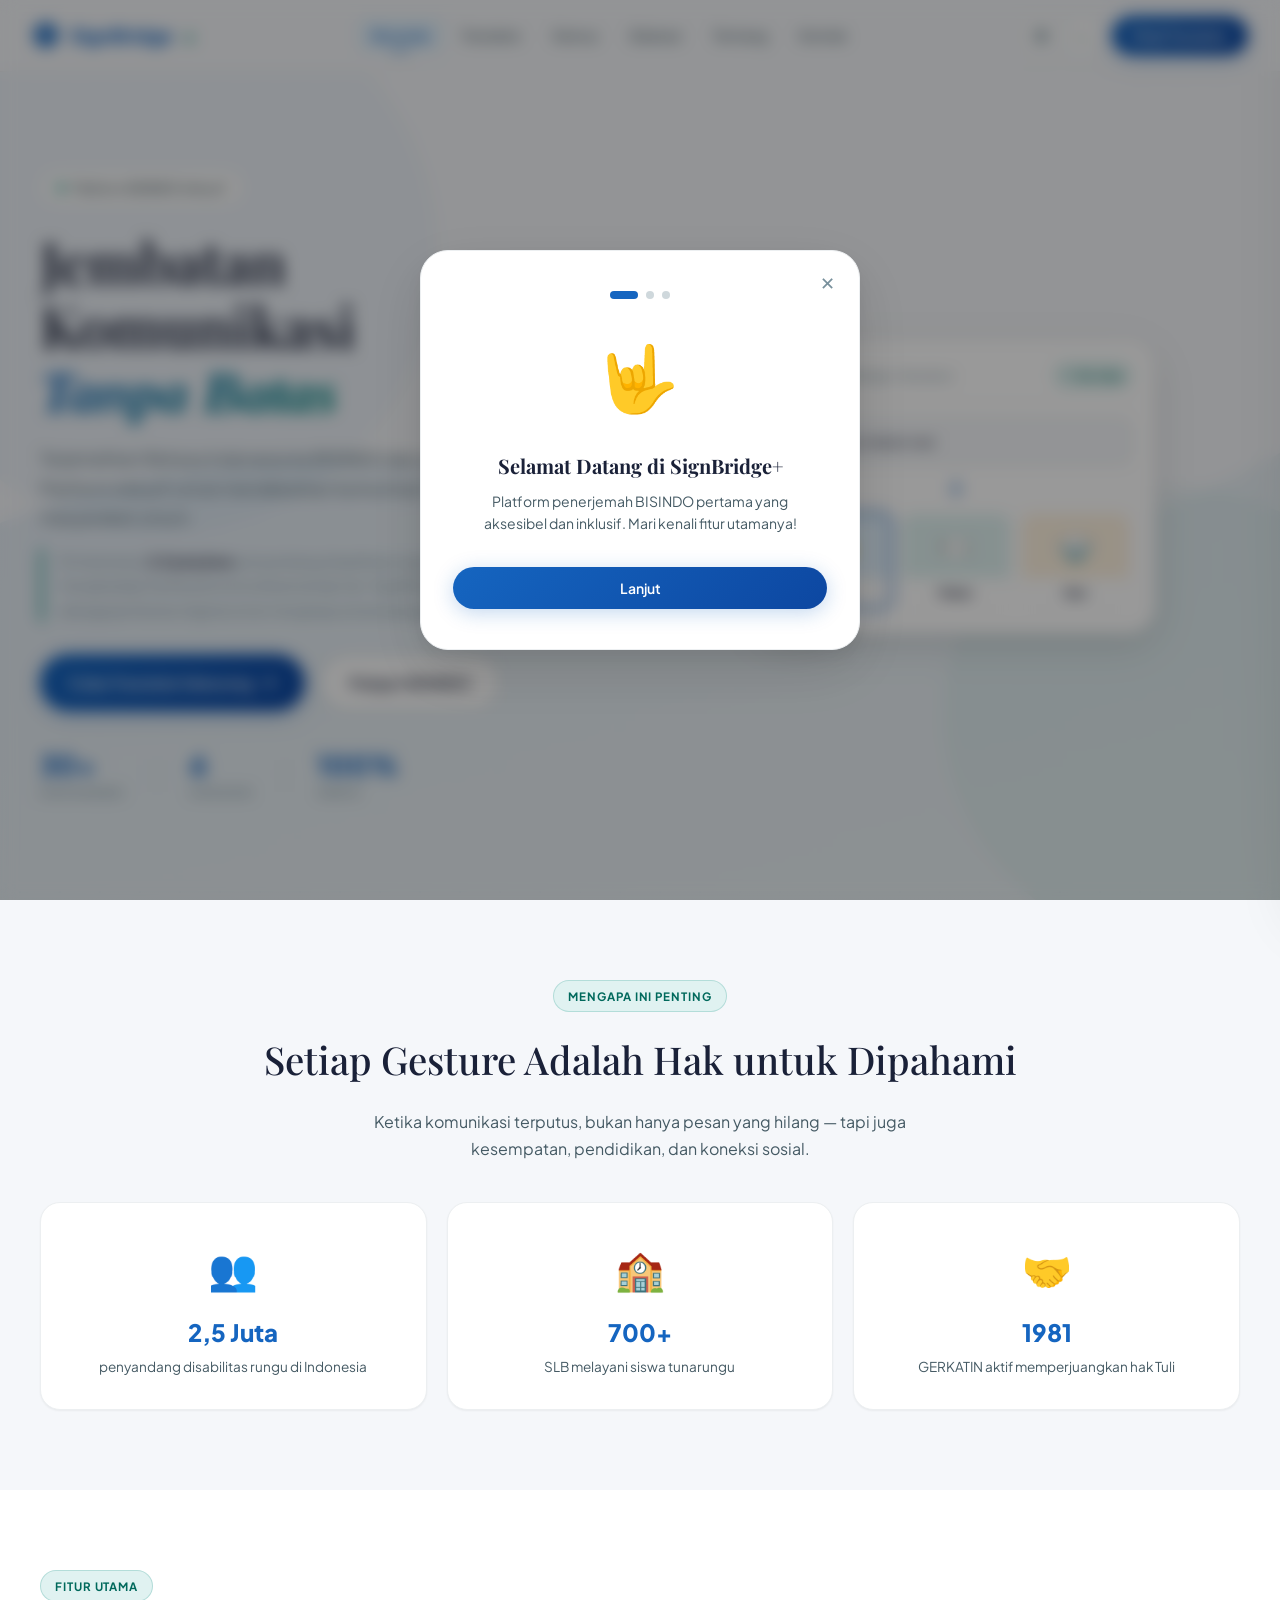
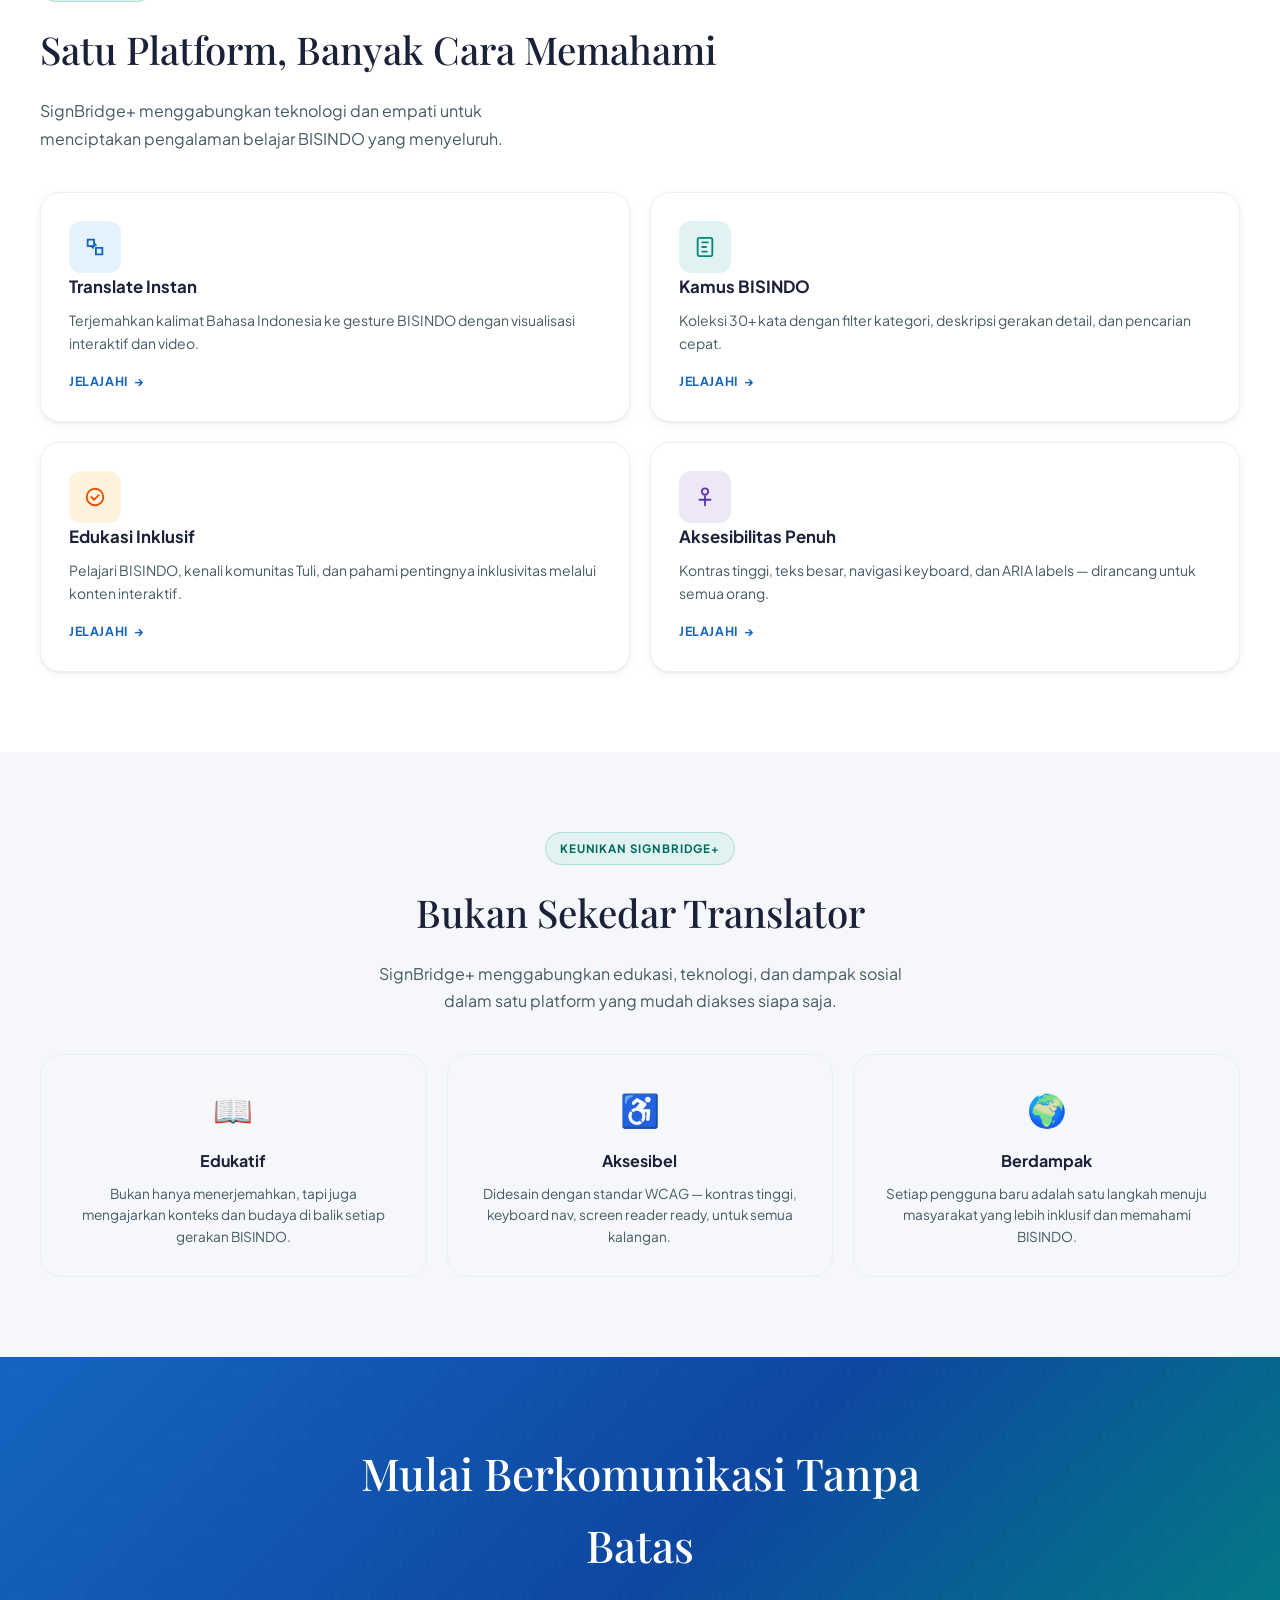
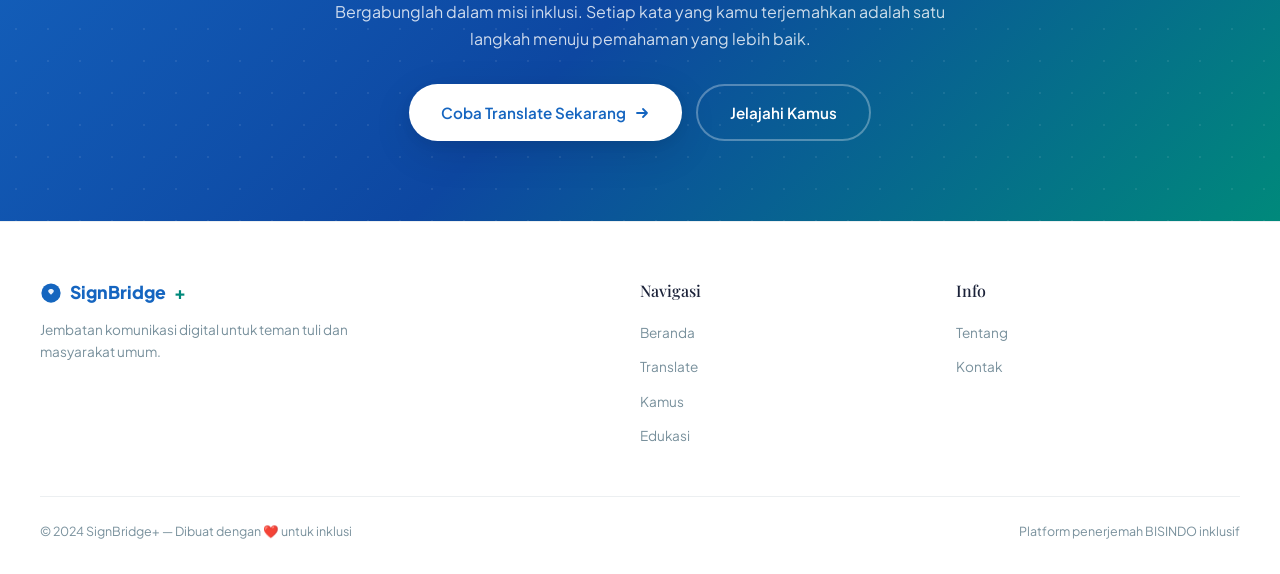
==== commit d4acc2c4: "init" ====
--- a/index.html
+++ b/index.html
@@ -9,7 +9,7 @@
       content="Platform penerjemah BISINDO ↔ Bahasa Indonesia. Jembatan komunikasi inklusif untuk komunitas Tuli dan masyarakat umum."
     />
     <link rel="stylesheet" href="css/style.css" />
-    <link rel="stylesheet" href="css/home.css" />
+    <link rel="stylesheet" href="css/Home.css" />
     <link rel="stylesheet" href="css/pages.css" />
     <link
       rel="icon"
--- a/css/Home.css
+++ b/css/Home.css
@@ -0,0 +1,649 @@
+/* ============================================
+   SignBridge+ — Home Page Specific Styles
+   ============================================ */
+
+/* ── HERO ── */
+.hero {
+  min-height: calc(100vh - 72px);
+  display: flex;
+  align-items: center;
+  padding: 4rem 2rem;
+  position: relative;
+  overflow: hidden;
+  background: var(--bg);
+}
+
+.hero-bg {
+  position: absolute;
+  inset: 0;
+  pointer-events: none;
+  z-index: 0;
+}
+.hero-bg .wave-svg {
+  position: absolute;
+  inset: 0;
+  width: 100%;
+  height: 100%;
+}
+.hero-dots {
+  position: absolute;
+  inset: 0;
+  background-image: radial-gradient(
+    circle,
+    rgba(21, 101, 192, 0.06) 1.5px,
+    transparent 1.5px
+  );
+  background-size: 40px 40px;
+}
+
+.hero-container {
+  max-width: var(--container-max);
+  margin: 0 auto;
+  display: grid;
+  grid-template-columns: 1fr 1fr;
+  gap: 4rem;
+  align-items: center;
+  position: relative;
+  z-index: 1;
+  width: 100%;
+}
+
+.hero-badge {
+  display: inline-flex;
+  align-items: center;
+  gap: 0.5rem;
+  background: var(--surface);
+  color: var(--text-secondary);
+  border: 1px solid var(--border);
+  padding: 0.4rem 1rem;
+  border-radius: var(--radius-full);
+  font-size: 0.8rem;
+  font-weight: 600;
+  margin-bottom: 1.5rem;
+  box-shadow: var(--shadow-xs);
+}
+.badge-dot {
+  width: 8px;
+  height: 8px;
+  background: var(--accent);
+  border-radius: 50%;
+  animation: pulseDot 2s ease-in-out infinite;
+}
+
+.hero-title {
+  font-family: var(--font-display);
+  font-size: clamp(2.4rem, 4.5vw, 3.75rem);
+  line-height: 1.1;
+  color: var(--text);
+  margin-bottom: 1.25rem;
+  font-weight: 600;
+}
+.hero-italic {
+  font-style: italic;
+  background: linear-gradient(135deg, var(--primary), var(--accent));
+  -webkit-background-clip: text;
+  -webkit-text-fill-color: transparent;
+  background-clip: text;
+}
+
+.hero-subtitle {
+  font-size: 1.05rem;
+  color: var(--text-secondary);
+  line-height: 1.75;
+  max-width: 480px;
+  margin-bottom: 1rem;
+}
+
+.hero-impact-quote {
+  font-size: 0.9rem;
+  color: var(--text-muted);
+  line-height: 1.7;
+  max-width: 480px;
+  margin-bottom: 2rem;
+  border-left: 3px solid var(--accent);
+  padding-left: 1rem;
+}
+.hero-impact-quote strong {
+  color: var(--text);
+}
+
+.hero-actions {
+  display: flex;
+  gap: 0.875rem;
+  flex-wrap: wrap;
+  margin-bottom: 2.5rem;
+}
+
+.hero-stats {
+  display: flex;
+  align-items: center;
+  gap: 2rem;
+}
+.stat-divider {
+  width: 1px;
+  height: 32px;
+  background: var(--border);
+}
+.stat-num {
+  font-size: 1.75rem;
+  font-weight: 800;
+  color: var(--primary);
+  line-height: 1;
+  font-family: var(--font-body);
+}
+.stat-label {
+  font-size: 0.7rem;
+  color: var(--text-muted);
+  font-weight: 600;
+  margin-top: 0.25rem;
+  text-transform: uppercase;
+  letter-spacing: 0.06em;
+}
+
+/* ── HERO DEMO CARD ── */
+.hero-visual {
+  display: flex;
+  justify-content: center;
+  align-items: center;
+  position: relative;
+}
+
+.hero-card-demo {
+  background: var(--surface);
+  border-radius: var(--radius-xl);
+  padding: 1.5rem;
+  box-shadow: var(--shadow-lg);
+  border: 1px solid var(--border-light);
+  width: 100%;
+  max-width: 400px;
+  animation: floatCard 4s ease-in-out infinite;
+}
+
+.demo-topbar {
+  display: flex;
+  align-items: center;
+  gap: 0.5rem;
+  margin-bottom: 1rem;
+  padding-bottom: 0.875rem;
+  border-bottom: 1px solid var(--border-light);
+}
+.demo-dots {
+  display: flex;
+  gap: 5px;
+}
+.ddot {
+  width: 9px;
+  height: 9px;
+  border-radius: 50%;
+}
+.ddot.red {
+  background: #ef5350;
+}
+.ddot.yellow {
+  background: #ffa726;
+}
+.ddot.green {
+  background: #66bb6a;
+}
+.demo-title-bar {
+  font-size: 0.72rem;
+  color: var(--text-muted);
+  font-weight: 500;
+  flex: 1;
+}
+.demo-badge-small {
+  display: inline-flex;
+  align-items: center;
+  gap: 0.25rem;
+  background: var(--accent-light);
+  color: var(--accent-dark);
+  border: 1px solid rgba(0, 137, 123, 0.2);
+  padding: 0.2rem 0.5rem;
+  border-radius: var(--radius-full);
+  font-size: 0.65rem;
+  font-weight: 700;
+  white-space: nowrap;
+}
+
+.demo-input-area {
+  background: var(--bg);
+  border: 1px solid var(--border);
+  border-radius: var(--radius-sm);
+  padding: 0.625rem 0.875rem;
+  display: flex;
+  align-items: center;
+  justify-content: space-between;
+  margin-bottom: 0.75rem;
+  font-size: 0.875rem;
+  color: var(--text);
+}
+
+.demo-arrow-row {
+  text-align: center;
+  margin: 0.5rem 0;
+  color: var(--primary);
+}
+
+.demo-gesture-row {
+  display: grid;
+  grid-template-columns: repeat(3, 1fr);
+  gap: 0.5rem;
+}
+.demo-g-card {
+  border-radius: var(--radius);
+  overflow: hidden;
+  border: 2px solid transparent;
+  background: var(--surface);
+  box-shadow: var(--shadow-xs);
+  transition: all var(--duration) var(--ease);
+}
+.demo-g-card.active {
+  border-color: var(--primary);
+  box-shadow: 0 2px 12px rgba(21, 101, 192, 0.15);
+}
+.demo-g-photo {
+  height: 64px;
+  display: flex;
+  align-items: center;
+  justify-content: center;
+  font-size: 1.75rem;
+}
+.demo-g-label {
+  display: block;
+  text-align: center;
+  font-size: 0.7rem;
+  font-weight: 700;
+  color: var(--text);
+  padding: 0.35rem 0;
+  background: var(--surface);
+}
+
+/* ── FEATURES SECTION ── */
+.features-section {
+  padding: var(--section-y) 2rem;
+  background: var(--surface);
+}
+.features-grid {
+  display: grid;
+  grid-template-columns: repeat(2, 1fr);
+  gap: 1.25rem;
+}
+
+.feature-card {
+  padding: 1.75rem;
+  cursor: pointer;
+}
+.feature-card h3 {
+  font-size: 1.05rem;
+  font-weight: 700;
+  color: var(--text);
+  margin-bottom: 0.5rem;
+  font-family: var(--font-body);
+}
+.feature-card p {
+  font-size: 0.875rem;
+  color: var(--text-secondary);
+  line-height: 1.65;
+}
+.fc-link {
+  display: inline-flex;
+  align-items: center;
+  gap: 0.375rem;
+  margin-top: 1rem;
+  font-size: 0.78rem;
+  font-weight: 700;
+  color: var(--primary);
+  text-transform: uppercase;
+  letter-spacing: 0.05em;
+  transition: gap var(--duration);
+}
+.sb-card:hover .fc-link {
+  gap: 0.625rem;
+}
+.fc-link::after {
+  content: " →";
+}
+
+/* ── IMPACT / STORYTELLING SECTION ── */
+.impact-section {
+  padding: var(--section-y) 2rem;
+  background: var(--bg);
+}
+.impact-grid {
+  display: grid;
+  grid-template-columns: repeat(3, 1fr);
+  gap: 1.25rem;
+  margin-top: 2.5rem;
+}
+.impact-card {
+  text-align: center;
+  padding: 2rem 1.5rem;
+  border-radius: var(--radius-lg);
+  background: var(--surface);
+  border: 1px solid var(--border-light);
+  box-shadow: var(--shadow-xs);
+  transition: all var(--duration) var(--ease);
+}
+.impact-card:hover {
+  box-shadow: var(--shadow-md);
+  transform: translateY(-4px);
+}
+.impact-icon {
+  font-size: 2.5rem;
+  margin-bottom: 0.75rem;
+  display: block;
+}
+.impact-num {
+  font-size: 1.5rem;
+  font-weight: 800;
+  color: var(--primary);
+  margin-bottom: 0.25rem;
+  font-family: var(--font-body);
+}
+.impact-label {
+  font-size: 0.85rem;
+  color: var(--text-secondary);
+  line-height: 1.5;
+}
+
+/* ── VALUE PROP SECTION ── */
+.value-section {
+  padding: var(--section-y) 2rem;
+  background: var(--surface);
+}
+.value-grid {
+  display: grid;
+  grid-template-columns: repeat(3, 1fr);
+  gap: 1.25rem;
+  margin-top: 2.5rem;
+}
+.value-card {
+  padding: 1.75rem;
+  border-radius: var(--radius-lg);
+  background: var(--bg);
+  border: 1px solid var(--border-light);
+  text-align: center;
+  transition: all var(--duration) var(--ease);
+}
+.value-card:hover {
+  box-shadow: var(--shadow-md);
+  transform: translateY(-4px);
+}
+.value-icon {
+  font-size: 2rem;
+  margin-bottom: 0.75rem;
+  display: block;
+}
+.value-card h3 {
+  font-family: var(--font-body);
+  font-size: 1rem;
+  font-weight: 700;
+  color: var(--text);
+  margin-bottom: 0.5rem;
+}
+.value-card p {
+  font-size: 0.85rem;
+  color: var(--text-secondary);
+  line-height: 1.6;
+}
+
+/* ── CTA SECTION ── */
+.cta-section {
+  background: var(--gradient-hero);
+  padding: 5rem 2rem;
+  position: relative;
+  overflow: hidden;
+  text-align: center;
+}
+.cta-section::before {
+  content: "";
+  position: absolute;
+  inset: 0;
+  background-image: radial-gradient(
+    circle,
+    rgba(255, 255, 255, 0.08) 1px,
+    transparent 1px
+  );
+  background-size: 32px 32px;
+}
+.cta-inner {
+  max-width: 650px;
+  margin: 0 auto;
+  position: relative;
+  z-index: 1;
+}
+.cta-title {
+  font-family: var(--font-display);
+  font-size: clamp(1.75rem, 3.5vw, 2.75rem);
+  font-weight: 500;
+  margin-bottom: 1rem;
+  color: var(--text-inverse);
+}
+.cta-subtitle {
+  font-size: 1rem;
+  color: rgba(255, 255, 255, 0.8);
+  margin-bottom: 2rem;
+  line-height: 1.7;
+}
+.cta-actions {
+  display: flex;
+  gap: 0.875rem;
+  justify-content: center;
+  flex-wrap: wrap;
+}
+.btn-cta-primary {
+  display: inline-flex;
+  align-items: center;
+  gap: 0.5rem;
+  padding: 0.875rem 2rem;
+  border-radius: var(--radius-full);
+  font-size: 0.95rem;
+  font-weight: 600;
+  color: var(--primary);
+  background: var(--surface);
+  box-shadow: var(--shadow-lg);
+  transition: all var(--duration) var(--ease);
+}
+.btn-cta-primary:hover {
+  transform: translateY(-2px);
+  box-shadow: var(--shadow-xl);
+}
+.btn-cta-outline {
+  display: inline-flex;
+  align-items: center;
+  gap: 0.5rem;
+  padding: 0.875rem 2rem;
+  border-radius: var(--radius-full);
+  font-size: 0.95rem;
+  font-weight: 600;
+  color: var(--text-inverse);
+  border: 2px solid rgba(255, 255, 255, 0.3);
+  transition: all var(--duration) var(--ease);
+}
+.btn-cta-outline:hover {
+  background: rgba(255, 255, 255, 0.1);
+  border-color: rgba(255, 255, 255, 0.5);
+}
+
+/* ── ONBOARDING MODAL ── */
+.onboarding-overlay {
+  position: fixed;
+  inset: 0;
+  z-index: 99999;
+  background: rgba(0, 0, 0, 0.4);
+  backdrop-filter: blur(8px);
+  display: flex;
+  align-items: center;
+  justify-content: center;
+  padding: 1rem;
+  opacity: 0;
+  pointer-events: none;
+  transition: opacity var(--duration);
+}
+.onboarding-overlay.open {
+  opacity: 1;
+  pointer-events: all;
+}
+
+.onboarding-modal {
+  background: var(--surface);
+  border-radius: var(--radius-xl);
+  box-shadow: var(--shadow-xl);
+  border: 1px solid var(--border-light);
+  max-width: 440px;
+  width: 100%;
+  padding: 2.5rem 2rem;
+  position: relative;
+  transform: scale(0.92) translateY(16px);
+  transition: transform 0.4s var(--ease-spring);
+}
+.onboarding-overlay.open .onboarding-modal {
+  transform: scale(1) translateY(0);
+}
+.onboarding-close {
+  position: absolute;
+  top: 1rem;
+  right: 1rem;
+  width: 32px;
+  height: 32px;
+  border-radius: var(--radius-sm);
+  display: flex;
+  align-items: center;
+  justify-content: center;
+  color: var(--text-muted);
+  font-size: 1.1rem;
+  transition: all var(--duration);
+}
+.onboarding-close:hover {
+  background: var(--surface-dim);
+  color: var(--text);
+}
+.onboarding-dots {
+  display: flex;
+  justify-content: center;
+  gap: 0.5rem;
+  margin-bottom: 1.5rem;
+}
+.onboarding-dot {
+  width: 8px;
+  height: 8px;
+  border-radius: var(--radius-full);
+  background: var(--border);
+  transition: all var(--duration);
+  cursor: pointer;
+  border: none;
+  padding: 0;
+}
+.onboarding-dot.active {
+  width: 28px;
+  background: var(--primary);
+}
+.onboarding-content {
+  text-align: center;
+  min-height: 200px;
+  display: flex;
+  flex-direction: column;
+  align-items: center;
+  justify-content: center;
+}
+.onboarding-icon {
+  font-size: 4rem;
+  margin-bottom: 1.25rem;
+  display: block;
+  animation: fadeInUp 0.3s ease both;
+}
+.onboarding-title {
+  font-family: var(--font-display);
+  font-size: 1.25rem;
+  color: var(--text);
+  margin-bottom: 0.5rem;
+}
+.onboarding-desc {
+  font-size: 0.875rem;
+  color: var(--text-secondary);
+  line-height: 1.6;
+  max-width: 340px;
+}
+.onboarding-actions {
+  display: flex;
+  gap: 0.75rem;
+  margin-top: 2rem;
+  width: 100%;
+}
+.onboarding-actions .sb-btn-primary,
+.onboarding-actions .sb-btn-secondary {
+  flex: 1;
+  justify-content: center;
+  padding: 0.75rem 1rem;
+  font-size: 0.875rem;
+}
+
+/* ── RESPONSIVE ── */
+@media (max-width: 1024px) {
+  .hero-container {
+    grid-template-columns: 1fr;
+    gap: 2rem;
+  }
+  .hero-visual {
+    display: none;
+  }
+  .features-grid {
+    grid-template-columns: 1fr;
+  }
+}
+@media (max-width: 768px) {
+  .hero {
+    min-height: auto;
+    padding: 3rem 1rem;
+  }
+  .hero-stats {
+    gap: 1.25rem;
+  }
+  .stat-num {
+    font-size: 1.35rem;
+  }
+  .impact-grid,
+  .value-grid {
+    grid-template-columns: 1fr;
+  }
+}
+
+/* ── PAGE HERO (sub-pages) ── */
+.page-hero {
+  padding: 3.5rem 2rem 2.5rem;
+  text-align: center;
+  position: relative;
+  overflow: hidden;
+  background: var(--bg);
+}
+.page-hero .hero-bg {
+  position: absolute;
+  inset: 0;
+  pointer-events: none;
+}
+.page-hero .hero-dots {
+  position: absolute;
+  inset: 0;
+  background-image: radial-gradient(
+    circle,
+    rgba(21, 101, 192, 0.05) 1.5px,
+    transparent 1.5px
+  );
+  background-size: 40px 40px;
+}
+.page-hero h1 {
+  font-family: var(--font-display);
+  font-size: clamp(1.75rem, 3vw, 2.5rem);
+  color: var(--text);
+  margin-bottom: 0.5rem;
+  font-weight: 600;
+  position: relative;
+}
+.page-hero p {
+  font-size: 1rem;
+  color: var(--text-secondary);
+  max-width: 500px;
+  margin: 0 auto;
+  line-height: 1.6;
+  position: relative;
+}
